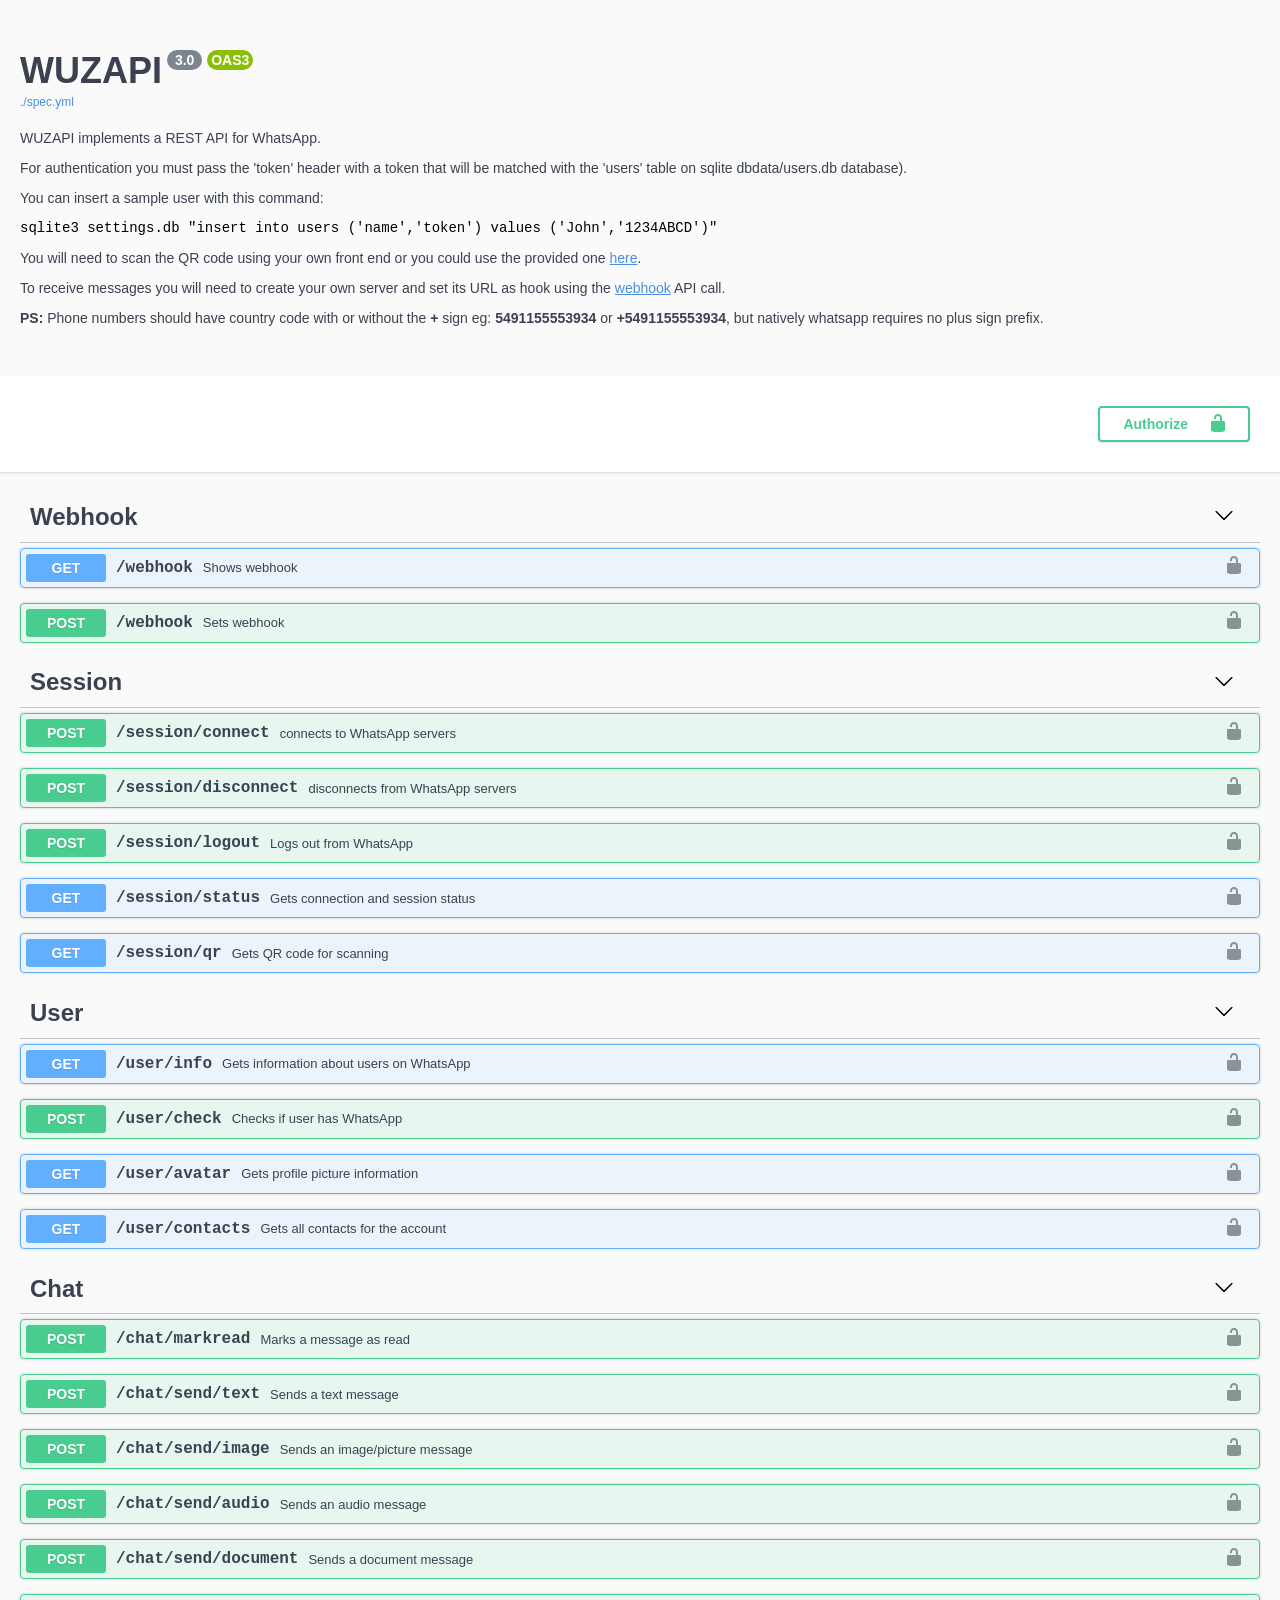
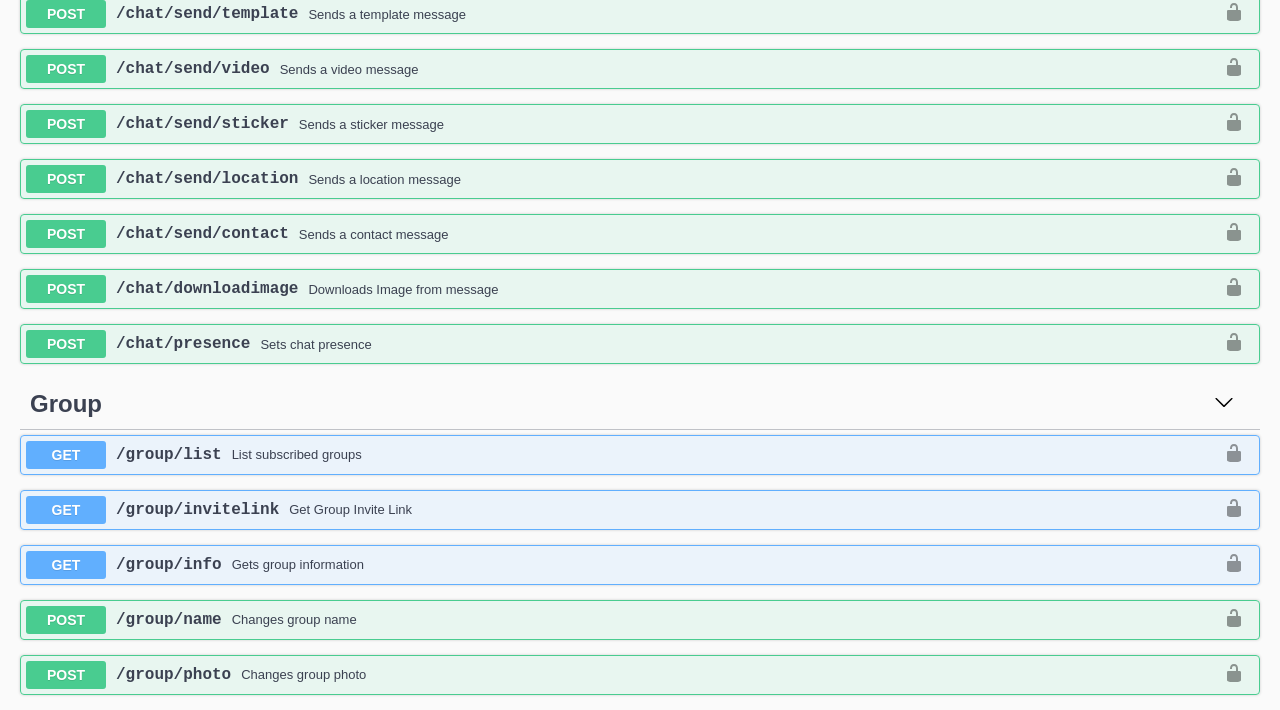
==== static/api/index.html @ 43c43823 "Initial commit" ====
<!-- HTML for static distribution bundle build -->
<!DOCTYPE html>
<html lang="en">
  <head>
    <meta charset="UTF-8" />
    <title>WUZAPI API</title>
    <link rel="stylesheet" type="text/css" href="./swagger-ui.css" />
    <link
      rel="icon"
      type="image/png"
      href="./favicon-32x32.png"
      sizes="32x32"
    />
    <link
      rel="icon"
      type="image/png"
      href="./favicon-16x16.png"
      sizes="16x16"
    />
    <style>
      html {
        box-sizing: border-box;
        overflow: -moz-scrollbars-vertical;
        overflow-y: scroll;
      }

      *,
      *:before,
      *:after {
        box-sizing: inherit;
      }

      body {
        margin: 0;
        background: #fafafa;
      }
    </style>
  </head>

  <body>
    <div id="swagger-ui"></div>

    <script src="./swagger-ui-bundle.js"></script>
    <script src="./swagger-ui-standalone-preset.js"></script>
    <script>
      window.onload = function() {
        // Begin Swagger UI call region
        const ui = SwaggerUIBundle({
          url: "./spec.yml",
          dom_id: "#swagger-ui",
          deepLinking: true,
          presets: [SwaggerUIBundle.presets.apis],
        });
        // End Swagger UI call region

        window.ui = ui;
      };
    </script>
  </body>
</html>
---- static/api/swagger-ui.css ----
.swagger-ui{
  /*! normalize.css v7.0.0 | MIT License | github.com/necolas/normalize.css */font-family:sans-serif;color:#3b4151}.swagger-ui html{line-height:1.15;-ms-text-size-adjust:100%;-webkit-text-size-adjust:100%}.swagger-ui body{margin:0}.swagger-ui article,.swagger-ui aside,.swagger-ui footer,.swagger-ui header,.swagger-ui nav,.swagger-ui section{display:block}.swagger-ui h1{font-size:2em;margin:.67em 0}.swagger-ui figcaption,.swagger-ui figure,.swagger-ui main{display:block}.swagger-ui figure{margin:1em 40px}.swagger-ui hr{box-sizing:content-box;height:0;overflow:visible}.swagger-ui pre{font-family:monospace,monospace;font-size:1em}.swagger-ui a{background-color:transparent;-webkit-text-decoration-skip:objects}.swagger-ui abbr[title]{border-bottom:none;text-decoration:underline;-webkit-text-decoration:underline dotted;text-decoration:underline dotted}.swagger-ui b,.swagger-ui strong{font-weight:inherit;font-weight:bolder}.swagger-ui code,.swagger-ui kbd,.swagger-ui samp{font-family:monospace,monospace;font-size:1em}.swagger-ui dfn{font-style:italic}.swagger-ui mark{background-color:#ff0;color:#000}.swagger-ui small{font-size:80%}.swagger-ui sub,.swagger-ui sup{font-size:75%;line-height:0;position:relative;vertical-align:baseline}.swagger-ui sub{bottom:-.25em}.swagger-ui sup{top:-.5em}.swagger-ui audio,.swagger-ui video{display:inline-block}.swagger-ui audio:not([controls]){display:none;height:0}.swagger-ui img{border-style:none}.swagger-ui svg:not(:root){overflow:hidden}.swagger-ui button,.swagger-ui input,.swagger-ui optgroup,.swagger-ui select,.swagger-ui textarea{font-family:sans-serif;font-size:100%;line-height:1.15;margin:0}.swagger-ui button,.swagger-ui input{overflow:visible}.swagger-ui button,.swagger-ui select{text-transform:none}.swagger-ui [type=reset],.swagger-ui [type=submit],.swagger-ui button,.swagger-ui html [type=button]{-webkit-appearance:button}.swagger-ui [type=button]::-moz-focus-inner,.swagger-ui [type=reset]::-moz-focus-inner,.swagger-ui [type=submit]::-moz-focus-inner,.swagger-ui button::-moz-focus-inner{border-style:none;padding:0}.swagger-ui [type=button]:-moz-focusring,.swagger-ui [type=reset]:-moz-focusring,.swagger-ui [type=submit]:-moz-focusring,.swagger-ui button:-moz-focusring{outline:1px dotted ButtonText}.swagger-ui fieldset{padding:.35em .75em .625em}.swagger-ui legend{box-sizing:border-box;color:inherit;display:table;max-width:100%;padding:0;white-space:normal}.swagger-ui progress{display:inline-block;vertical-align:baseline}.swagger-ui textarea{overflow:auto}.swagger-ui [type=checkbox],.swagger-ui [type=radio]{box-sizing:border-box;padding:0}.swagger-ui [type=number]::-webkit-inner-spin-button,.swagger-ui [type=number]::-webkit-outer-spin-button{height:auto}.swagger-ui [type=search]{-webkit-appearance:textfield;outline-offset:-2px}.swagger-ui [type=search]::-webkit-search-cancel-button,.swagger-ui [type=search]::-webkit-search-decoration{-webkit-appearance:none}.swagger-ui ::-webkit-file-upload-button{-webkit-appearance:button;font:inherit}.swagger-ui details,.swagger-ui menu{display:block}.swagger-ui summary{display:list-item}.swagger-ui canvas{display:inline-block}.swagger-ui template{display:none}.swagger-ui [hidden]{display:none}.swagger-ui .debug *{outline:1px solid gold}.swagger-ui .debug-white *{outline:1px solid #fff}.swagger-ui .debug-black *{outline:1px solid #000}.swagger-ui .debug-grid{background:transparent url([data-uri]) repeat 0 0}.swagger-ui .debug-grid-16{background:transparent url([data-uri]) repeat 0 0}.swagger-ui .debug-grid-8-solid{background:#fff url([data-uri]) repeat 0 0}.swagger-ui .debug-grid-16-solid{background:#fff url([data-uri]) repeat 0 0}.swagger-ui .border-box,.swagger-ui a,.swagger-ui article,.swagger-ui body,.swagger-ui code,.swagger-ui dd,.swagger-ui div,.swagger-ui dl,.swagger-ui dt,.swagger-ui fieldset,.swagger-ui footer,.swagger-ui form,.swagger-ui h1,.swagger-ui h2,.swagger-ui h3,.swagger-ui h4,.swagger-ui h5,.swagger-ui h6,.swagger-ui header,.swagger-ui html,.swagger-ui input[type=email],.swagger-ui input[type=number],.swagger-ui input[type=password],.swagger-ui input[type=tel],.swagger-ui input[type=text],.swagger-ui input[type=url],.swagger-ui legend,.swagger-ui li,.swagger-ui main,.swagger-ui ol,.swagger-ui p,.swagger-ui pre,.swagger-ui section,.swagger-ui table,.swagger-ui td,.swagger-ui textarea,.swagger-ui th,.swagger-ui tr,.swagger-ui ul{box-sizing:border-box}.swagger-ui .aspect-ratio{height:0;position:relative}.swagger-ui .aspect-ratio--16x9{padding-bottom:56.25%}.swagger-ui .aspect-ratio--9x16{padding-bottom:177.77%}.swagger-ui .aspect-ratio--4x3{padding-bottom:75%}.swagger-ui .aspect-ratio--3x4{padding-bottom:133.33%}.swagger-ui .aspect-ratio--6x4{padding-bottom:66.6%}.swagger-ui .aspect-ratio--4x6{padding-bottom:150%}.swagger-ui .aspect-ratio--8x5{padding-bottom:62.5%}.swagger-ui .aspect-ratio--5x8{padding-bottom:160%}.swagger-ui .aspect-ratio--7x5{padding-bottom:71.42%}.swagger-ui .aspect-ratio--5x7{padding-bottom:140%}.swagger-ui .aspect-ratio--1x1{padding-bottom:100%}.swagger-ui .aspect-ratio--object{position:absolute;top:0;right:0;bottom:0;left:0;width:100%;height:100%;z-index:100}@media screen and (min-width:30em){.swagger-ui .aspect-ratio-ns{height:0;position:relative}.swagger-ui .aspect-ratio--16x9-ns{padding-bottom:56.25%}.swagger-ui .aspect-ratio--9x16-ns{padding-bottom:177.77%}.swagger-ui .aspect-ratio--4x3-ns{padding-bottom:75%}.swagger-ui .aspect-ratio--3x4-ns{padding-bottom:133.33%}.swagger-ui .aspect-ratio--6x4-ns{padding-bottom:66.6%}.swagger-ui .aspect-ratio--4x6-ns{padding-bottom:150%}.swagger-ui .aspect-ratio--8x5-ns{padding-bottom:62.5%}.swagger-ui .aspect-ratio--5x8-ns{padding-bottom:160%}.swagger-ui .aspect-ratio--7x5-ns{padding-bottom:71.42%}.swagger-ui .aspect-ratio--5x7-ns{padding-bottom:140%}.swagger-ui .aspect-ratio--1x1-ns{padding-bottom:100%}.swagger-ui .aspect-ratio--object-ns{position:absolute;top:0;right:0;bottom:0;left:0;width:100%;height:100%;z-index:100}}@media screen and (min-width:30em) and (max-width:60em){.swagger-ui .aspect-ratio-m{height:0;position:relative}.swagger-ui .aspect-ratio--16x9-m{padding-bottom:56.25%}.swagger-ui .aspect-ratio--9x16-m{padding-bottom:177.77%}.swagger-ui .aspect-ratio--4x3-m{padding-bottom:75%}.swagger-ui .aspect-ratio--3x4-m{padding-bottom:133.33%}.swagger-ui .aspect-ratio--6x4-m{padding-bottom:66.6%}.swagger-ui .aspect-ratio--4x6-m{padding-bottom:150%}.swagger-ui .aspect-ratio--8x5-m{padding-bottom:62.5%}.swagger-ui .aspect-ratio--5x8-m{padding-bottom:160%}.swagger-ui .aspect-ratio--7x5-m{padding-bottom:71.42%}.swagger-ui .aspect-ratio--5x7-m{padding-bottom:140%}.swagger-ui .aspect-ratio--1x1-m{padding-bottom:100%}.swagger-ui .aspect-ratio--object-m{position:absolute;top:0;right:0;bottom:0;left:0;width:100%;height:100%;z-index:100}}@media screen and (min-width:60em){.swagger-ui .aspect-ratio-l{height:0;position:relative}.swagger-ui .aspect-ratio--16x9-l{padding-bottom:56.25%}.swagger-ui .aspect-ratio--9x16-l{padding-bottom:177.77%}.swagger-ui .aspect-ratio--4x3-l{padding-bottom:75%}.swagger-ui .aspect-ratio--3x4-l{padding-bottom:133.33%}.swagger-ui .aspect-ratio--6x4-l{padding-bottom:66.6%}.swagger-ui .aspect-ratio--4x6-l{padding-bottom:150%}.swagger-ui .aspect-ratio--8x5-l{padding-bottom:62.5%}.swagger-ui .aspect-ratio--5x8-l{padding-bottom:160%}.swagger-ui .aspect-ratio--7x5-l{padding-bottom:71.42%}.swagger-ui .aspect-ratio--5x7-l{padding-bottom:140%}.swagger-ui .aspect-ratio--1x1-l{padding-bottom:100%}.swagger-ui .aspect-ratio--object-l{position:absolute;top:0;right:0;bottom:0;left:0;width:100%;height:100%;z-index:100}}.swagger-ui img{max-width:100%}.swagger-ui .cover{background-size:cover!important}.swagger-ui .contain{background-size:contain!important}@media screen and (min-width:30em){.swagger-ui .cover-ns{background-size:cover!important}.swagger-ui .contain-ns{background-size:contain!important}}@media screen and (min-width:30em) and (max-width:60em){.swagger-ui .cover-m{background-size:cover!important}.swagger-ui .contain-m{background-size:contain!important}}@media screen and (min-width:60em){.swagger-ui .cover-l{background-size:cover!important}.swagger-ui .contain-l{background-size:contain!important}}.swagger-ui .bg-center{background-repeat:no-repeat;background-position:50%}.swagger-ui .bg-top{background-repeat:no-repeat;background-position:top}.swagger-ui .bg-right{background-repeat:no-repeat;background-position:100%}.swagger-ui .bg-bottom{background-repeat:no-repeat;background-position:bottom}.swagger-ui .bg-left{background-repeat:no-repeat;background-position:0}@media screen and (min-width:30em){.swagger-ui .bg-center-ns{background-repeat:no-repeat;background-position:50%}.swagger-ui .bg-top-ns{background-repeat:no-repeat;background-position:top}.swagger-ui .bg-right-ns{background-repeat:no-repeat;background-position:100%}.swagger-ui .bg-bottom-ns{background-repeat:no-repeat;background-position:bottom}.swagger-ui .bg-left-ns{background-repeat:no-repeat;background-position:0}}@media screen and (min-width:30em) and (max-width:60em){.swagger-ui .bg-center-m{background-repeat:no-repeat;background-position:50%}.swagger-ui .bg-top-m{background-repeat:no-repeat;background-position:top}.swagger-ui .bg-right-m{background-repeat:no-repeat;background-position:100%}.swagger-ui .bg-bottom-m{background-repeat:no-repeat;background-position:bottom}.swagger-ui .bg-left-m{background-repeat:no-repeat;background-position:0}}@media screen and (min-width:60em){.swagger-ui .bg-center-l{background-repeat:no-repeat;background-position:50%}.swagger-ui .bg-top-l{background-repeat:no-repeat;background-position:top}.swagger-ui .bg-right-l{background-repeat:no-repeat;background-position:100%}.swagger-ui .bg-bottom-l{background-repeat:no-repeat;background-position:bottom}.swagger-ui .bg-left-l{background-repeat:no-repeat;background-position:0}}.swagger-ui .outline{outline:1px solid}.swagger-ui .outline-transparent{outline:1px solid transparent}.swagger-ui .outline-0{outline:0}@media screen and (min-width:30em){.swagger-ui .outline-ns{outline:1px solid}.swagger-ui .outline-transparent-ns{outline:1px solid transparent}.swagger-ui .outline-0-ns{outline:0}}@media screen and (min-width:30em) and (max-width:60em){.swagger-ui .outline-m{outline:1px solid}.swagger-ui .outline-transparent-m{outline:1px solid transparent}.swagger-ui .outline-0-m{outline:0}}@media screen and (min-width:60em){.swagger-ui .outline-l{outline:1px solid}.swagger-ui .outline-transparent-l{outline:1px solid transparent}.swagger-ui .outline-0-l{outline:0}}.swagger-ui .ba{border-style:solid;border-width:1px}.swagger-ui .bt{border-top-style:solid;border-top-width:1px}.swagger-ui .br{border-right-style:solid;border-right-width:1px}.swagger-ui .bb{border-bottom-style:solid;border-bottom-width:1px}.swagger-ui .bl{border-left-style:solid;border-left-width:1px}.swagger-ui .bn{border-style:none;border-width:0}@media screen and (min-width:30em){.swagger-ui .ba-ns{border-style:solid;border-width:1px}.swagger-ui .bt-ns{border-top-style:solid;border-top-width:1px}.swagger-ui .br-ns{border-right-style:solid;border-right-width:1px}.swagger-ui .bb-ns{border-bottom-style:solid;border-bottom-width:1px}.swagger-ui .bl-ns{border-left-style:solid;border-left-width:1px}.swagger-ui .bn-ns{border-style:none;border-width:0}}@media screen and (min-width:30em) and (max-width:60em){.swagger-ui .ba-m{border-style:solid;border-width:1px}.swagger-ui .bt-m{border-top-style:solid;border-top-width:1px}.swagger-ui .br-m{border-right-style:solid;border-right-width:1px}.swagger-ui .bb-m{border-bottom-style:solid;border-bottom-width:1px}.swagger-ui .bl-m{border-left-style:solid;border-left-width:1px}.swagger-ui .bn-m{border-style:none;border-width:0}}@media screen and (min-width:60em){.swagger-ui .ba-l{border-style:solid;border-width:1px}.swagger-ui .bt-l{border-top-style:solid;border-top-width:1px}.swagger-ui .br-l{border-right-style:solid;border-right-width:1px}.swagger-ui .bb-l{border-bottom-style:solid;border-bottom-width:1px}.swagger-ui .bl-l{border-left-style:solid;border-left-width:1px}.swagger-ui .bn-l{border-style:none;border-width:0}}.swagger-ui .b--black{border-color:#000}.swagger-ui .b--near-black{border-color:#111}.swagger-ui .b--dark-gray{border-color:#333}.swagger-ui .b--mid-gray{border-color:#555}.swagger-ui .b--gray{border-color:#777}.swagger-ui .b--silver{border-color:#999}.swagger-ui .b--light-silver{border-color:#aaa}.swagger-ui .b--moon-gray{border-color:#ccc}.swagger-ui .b--light-gray{border-color:#eee}.swagger-ui .b--near-white{border-color:#f4f4f4}.swagger-ui .b--white{border-color:#fff}.swagger-ui .b--white-90{border-color:hsla(0,0%,100%,.9)}.swagger-ui .b--white-80{border-color:hsla(0,0%,100%,.8)}.swagger-ui .b--white-70{border-color:hsla(0,0%,100%,.7)}.swagger-ui .b--white-60{border-color:hsla(0,0%,100%,.6)}.swagger-ui .b--white-50{border-color:hsla(0,0%,100%,.5)}.swagger-ui .b--white-40{border-color:hsla(0,0%,100%,.4)}.swagger-ui .b--white-30{border-color:hsla(0,0%,100%,.3)}.swagger-ui .b--white-20{border-color:hsla(0,0%,100%,.2)}.swagger-ui .b--white-10{border-color:hsla(0,0%,100%,.1)}.swagger-ui .b--white-05{border-color:hsla(0,0%,100%,.05)}.swagger-ui .b--white-025{border-color:hsla(0,0%,100%,.025)}.swagger-ui .b--white-0125{border-color:hsla(0,0%,100%,.0125)}.swagger-ui .b--black-90{border-color:rgba(0,0,0,.9)}.swagger-ui .b--black-80{border-color:rgba(0,0,0,.8)}.swagger-ui .b--black-70{border-color:rgba(0,0,0,.7)}.swagger-ui .b--black-60{border-color:rgba(0,0,0,.6)}.swagger-ui .b--black-50{border-color:rgba(0,0,0,.5)}.swagger-ui .b--black-40{border-color:rgba(0,0,0,.4)}.swagger-ui .b--black-30{border-color:rgba(0,0,0,.3)}.swagger-ui .b--black-20{border-color:rgba(0,0,0,.2)}.swagger-ui .b--black-10{border-color:rgba(0,0,0,.1)}.swagger-ui .b--black-05{border-color:rgba(0,0,0,.05)}.swagger-ui .b--black-025{border-color:rgba(0,0,0,.025)}.swagger-ui .b--black-0125{border-color:rgba(0,0,0,.0125)}.swagger-ui .b--dark-red{border-color:#e7040f}.swagger-ui .b--red{border-color:#ff4136}.swagger-ui .b--light-red{border-color:#ff725c}.swagger-ui .b--orange{border-color:#ff6300}.swagger-ui .b--gold{border-color:#ffb700}.swagger-ui .b--yellow{border-color:gold}.swagger-ui .b--light-yellow{border-color:#fbf1a9}.swagger-ui .b--purple{border-color:#5e2ca5}.swagger-ui .b--light-purple{border-color:#a463f2}.swagger-ui .b--dark-pink{border-color:#d5008f}.swagger-ui .b--hot-pink{border-color:#ff41b4}.swagger-ui .b--pink{border-color:#ff80cc}.swagger-ui .b--light-pink{border-color:#ffa3d7}.swagger-ui .b--dark-green{border-color:#137752}.swagger-ui .b--green{border-color:#19a974}.swagger-ui .b--light-green{border-color:#9eebcf}.swagger-ui .b--navy{border-color:#001b44}.swagger-ui .b--dark-blue{border-color:#00449e}.swagger-ui .b--blue{border-color:#357edd}.swagger-ui .b--light-blue{border-color:#96ccff}.swagger-ui .b--lightest-blue{border-color:#cdecff}.swagger-ui .b--washed-blue{border-color:#f6fffe}.swagger-ui .b--washed-green{border-color:#e8fdf5}.swagger-ui .b--washed-yellow{border-color:#fffceb}.swagger-ui .b--washed-red{border-color:#ffdfdf}.swagger-ui .b--transparent{border-color:transparent}.swagger-ui .b--inherit{border-color:inherit}.swagger-ui .br0{border-radius:0}.swagger-ui .br1{border-radius:.125rem}.swagger-ui .br2{border-radius:.25rem}.swagger-ui .br3{border-radius:.5rem}.swagger-ui .br4{border-radius:1rem}.swagger-ui .br-100{border-radius:100%}.swagger-ui .br-pill{border-radius:9999px}.swagger-ui .br--bottom{border-top-left-radius:0;border-top-right-radius:0}.swagger-ui .br--top{border-bottom-left-radius:0;border-bottom-right-radius:0}.swagger-ui .br--right{border-top-left-radius:0;border-bottom-left-radius:0}.swagger-ui .br--left{border-top-right-radius:0;border-bottom-right-radius:0}@media screen and (min-width:30em){.swagger-ui .br0-ns{border-radius:0}.swagger-ui .br1-ns{border-radius:.125rem}.swagger-ui .br2-ns{border-radius:.25rem}.swagger-ui .br3-ns{border-radius:.5rem}.swagger-ui .br4-ns{border-radius:1rem}.swagger-ui .br-100-ns{border-radius:100%}.swagger-ui .br-pill-ns{border-radius:9999px}.swagger-ui .br--bottom-ns{border-top-left-radius:0;border-top-right-radius:0}.swagger-ui .br--top-ns{border-bottom-left-radius:0;border-bottom-right-radius:0}.swagger-ui .br--right-ns{border-top-left-radius:0;border-bottom-left-radius:0}.swagger-ui .br--left-ns{border-top-right-radius:0;border-bottom-right-radius:0}}@media screen and (min-width:30em) and (max-width:60em){.swagger-ui .br0-m{border-radius:0}.swagger-ui .br1-m{border-radius:.125rem}.swagger-ui .br2-m{border-radius:.25rem}.swagger-ui .br3-m{border-radius:.5rem}.swagger-ui .br4-m{border-radius:1rem}.swagger-ui .br-100-m{border-radius:100%}.swagger-ui .br-pill-m{border-radius:9999px}.swagger-ui .br--bottom-m{border-top-left-radius:0;border-top-right-radius:0}.swagger-ui .br--top-m{border-bottom-left-radius:0;border-bottom-right-radius:0}.swagger-ui .br--right-m{border-top-left-radius:0;border-bottom-left-radius:0}.swagger-ui .br--left-m{border-top-right-radius:0;border-bottom-right-radius:0}}@media screen and (min-width:60em){.swagger-ui .br0-l{border-radius:0}.swagger-ui .br1-l{border-radius:.125rem}.swagger-ui .br2-l{border-radius:.25rem}.swagger-ui .br3-l{border-radius:.5rem}.swagger-ui .br4-l{border-radius:1rem}.swagger-ui .br-100-l{border-radius:100%}.swagger-ui .br-pill-l{border-radius:9999px}.swagger-ui .br--bottom-l{border-top-left-radius:0;border-top-right-radius:0}.swagger-ui .br--top-l{border-bottom-left-radius:0;border-bottom-right-radius:0}.swagger-ui .br--right-l{border-top-left-radius:0;border-bottom-left-radius:0}.swagger-ui .br--left-l{border-top-right-radius:0;border-bottom-right-radius:0}}.swagger-ui .b--dotted{border-style:dotted}.swagger-ui .b--dashed{border-style:dashed}.swagger-ui .b--solid{border-style:solid}.swagger-ui .b--none{border-style:none}@media screen and (min-width:30em){.swagger-ui .b--dotted-ns{border-style:dotted}.swagger-ui .b--dashed-ns{border-style:dashed}.swagger-ui .b--solid-ns{border-style:solid}.swagger-ui .b--none-ns{border-style:none}}@media screen and (min-width:30em) and (max-width:60em){.swagger-ui .b--dotted-m{border-style:dotted}.swagger-ui .b--dashed-m{border-style:dashed}.swagger-ui .b--solid-m{border-style:solid}.swagger-ui .b--none-m{border-style:none}}@media screen and (min-width:60em){.swagger-ui .b--dotted-l{border-style:dotted}.swagger-ui .b--dashed-l{border-style:dashed}.swagger-ui .b--solid-l{border-style:solid}.swagger-ui .b--none-l{border-style:none}}.swagger-ui .bw0{border-width:0}.swagger-ui .bw1{border-width:.125rem}.swagger-ui .bw2{border-width:.25rem}.swagger-ui .bw3{border-width:.5rem}.swagger-ui .bw4{border-width:1rem}.swagger-ui .bw5{border-width:2rem}.swagger-ui .bt-0{border-top-width:0}.swagger-ui .br-0{border-right-width:0}.swagger-ui .bb-0{border-bottom-width:0}.swagger-ui .bl-0{border-left-width:0}@media screen and (min-width:30em){.swagger-ui .bw0-ns{border-width:0}.swagger-ui .bw1-ns{border-width:.125rem}.swagger-ui .bw2-ns{border-width:.25rem}.swagger-ui .bw3-ns{border-width:.5rem}.swagger-ui .bw4-ns{border-width:1rem}.swagger-ui .bw5-ns{border-width:2rem}.swagger-ui .bt-0-ns{border-top-width:0}.swagger-ui .br-0-ns{border-right-width:0}.swagger-ui .bb-0-ns{border-bottom-width:0}.swagger-ui .bl-0-ns{border-left-width:0}}@media screen and (min-width:30em) and (max-width:60em){.swagger-ui .bw0-m{border-width:0}.swagger-ui .bw1-m{border-width:.125rem}.swagger-ui .bw2-m{border-width:.25rem}.swagger-ui .bw3-m{border-width:.5rem}.swagger-ui .bw4-m{border-width:1rem}.swagger-ui .bw5-m{border-width:2rem}.swagger-ui .bt-0-m{border-top-width:0}.swagger-ui .br-0-m{border-right-width:0}.swagger-ui .bb-0-m{border-bottom-width:0}.swagger-ui .bl-0-m{border-left-width:0}}@media screen and (min-width:60em){.swagger-ui .bw0-l{border-width:0}.swagger-ui .bw1-l{border-width:.125rem}.swagger-ui .bw2-l{border-width:.25rem}.swagger-ui .bw3-l{border-width:.5rem}.swagger-ui .bw4-l{border-width:1rem}.swagger-ui .bw5-l{border-width:2rem}.swagger-ui .bt-0-l{border-top-width:0}.swagger-ui .br-0-l{border-right-width:0}.swagger-ui .bb-0-l{border-bottom-width:0}.swagger-ui .bl-0-l{border-left-width:0}}.swagger-ui .shadow-1{box-shadow:0 0 4px 2px rgba(0,0,0,.2)}.swagger-ui .shadow-2{box-shadow:0 0 8px 2px rgba(0,0,0,.2)}.swagger-ui .shadow-3{box-shadow:2px 2px 4px 2px rgba(0,0,0,.2)}.swagger-ui .shadow-4{box-shadow:2px 2px 8px 0 rgba(0,0,0,.2)}.swagger-ui .shadow-5{box-shadow:4px 4px 8px 0 rgba(0,0,0,.2)}@media screen and (min-width:30em){.swagger-ui .shadow-1-ns{box-shadow:0 0 4px 2px rgba(0,0,0,.2)}.swagger-ui .shadow-2-ns{box-shadow:0 0 8px 2px rgba(0,0,0,.2)}.swagger-ui .shadow-3-ns{box-shadow:2px 2px 4px 2px rgba(0,0,0,.2)}.swagger-ui .shadow-4-ns{box-shadow:2px 2px 8px 0 rgba(0,0,0,.2)}.swagger-ui .shadow-5-ns{box-shadow:4px 4px 8px 0 rgba(0,0,0,.2)}}@media screen and (min-width:30em) and (max-width:60em){.swagger-ui .shadow-1-m{box-shadow:0 0 4px 2px rgba(0,0,0,.2)}.swagger-ui .shadow-2-m{box-shadow:0 0 8px 2px rgba(0,0,0,.2)}.swagger-ui .shadow-3-m{box-shadow:2px 2px 4px 2px rgba(0,0,0,.2)}.swagger-ui .shadow-4-m{box-shadow:2px 2px 8px 0 rgba(0,0,0,.2)}.swagger-ui .shadow-5-m{box-shadow:4px 4px 8px 0 rgba(0,0,0,.2)}}@media screen and (min-width:60em){.swagger-ui .shadow-1-l{box-shadow:0 0 4px 2px rgba(0,0,0,.2)}.swagger-ui .shadow-2-l{box-shadow:0 0 8px 2px rgba(0,0,0,.2)}.swagger-ui .shadow-3-l{box-shadow:2px 2px 4px 2px rgba(0,0,0,.2)}.swagger-ui .shadow-4-l{box-shadow:2px 2px 8px 0 rgba(0,0,0,.2)}.swagger-ui .shadow-5-l{box-shadow:4px 4px 8px 0 rgba(0,0,0,.2)}}.swagger-ui .pre{overflow-x:auto;overflow-y:hidden;overflow:scroll}.swagger-ui .top-0{top:0}.swagger-ui .right-0{right:0}.swagger-ui .bottom-0{bottom:0}.swagger-ui .left-0{left:0}.swagger-ui .top-1{top:1rem}.swagger-ui .right-1{right:1rem}.swagger-ui .bottom-1{bottom:1rem}.swagger-ui .left-1{left:1rem}.swagger-ui .top-2{top:2rem}.swagger-ui .right-2{right:2rem}.swagger-ui .bottom-2{bottom:2rem}.swagger-ui .left-2{left:2rem}.swagger-ui .top--1{top:-1rem}.swagger-ui .right--1{right:-1rem}.swagger-ui .bottom--1{bottom:-1rem}.swagger-ui .left--1{left:-1rem}.swagger-ui .top--2{top:-2rem}.swagger-ui .right--2{right:-2rem}.swagger-ui .bottom--2{bottom:-2rem}.swagger-ui .left--2{left:-2rem}.swagger-ui .absolute--fill{top:0;right:0;bottom:0;left:0}@media screen and (min-width:30em){.swagger-ui .top-0-ns{top:0}.swagger-ui .left-0-ns{left:0}.swagger-ui .right-0-ns{right:0}.swagger-ui .bottom-0-ns{bottom:0}.swagger-ui .top-1-ns{top:1rem}.swagger-ui .left-1-ns{left:1rem}.swagger-ui .right-1-ns{right:1rem}.swagger-ui .bottom-1-ns{bottom:1rem}.swagger-ui .top-2-ns{top:2rem}.swagger-ui .left-2-ns{left:2rem}.swagger-ui .right-2-ns{right:2rem}.swagger-ui .bottom-2-ns{bottom:2rem}.swagger-ui .top--1-ns{top:-1rem}.swagger-ui .right--1-ns{right:-1rem}.swagger-ui .bottom--1-ns{bottom:-1rem}.swagger-ui .left--1-ns{left:-1rem}.swagger-ui .top--2-ns{top:-2rem}.swagger-ui .right--2-ns{right:-2rem}.swagger-ui .bottom--2-ns{bottom:-2rem}.swagger-ui .left--2-ns{left:-2rem}.swagger-ui .absolute--fill-ns{top:0;right:0;bottom:0;left:0}}@media screen and (min-width:30em) and (max-width:60em){.swagger-ui .top-0-m{top:0}.swagger-ui .left-0-m{left:0}.swagger-ui .right-0-m{right:0}.swagger-ui .bottom-0-m{bottom:0}.swagger-ui .top-1-m{top:1rem}.swagger-ui .left-1-m{left:1rem}.swagger-ui .right-1-m{right:1rem}.swagger-ui .bottom-1-m{bottom:1rem}.swagger-ui .top-2-m{top:2rem}.swagger-ui .left-2-m{left:2rem}.swagger-ui .right-2-m{right:2rem}.swagger-ui .bottom-2-m{bottom:2rem}.swagger-ui .top--1-m{top:-1rem}.swagger-ui .right--1-m{right:-1rem}.swagger-ui .bottom--1-m{bottom:-1rem}.swagger-ui .left--1-m{left:-1rem}.swagger-ui .top--2-m{top:-2rem}.swagger-ui .right--2-m{right:-2rem}.swagger-ui .bottom--2-m{bottom:-2rem}.swagger-ui .left--2-m{left:-2rem}.swagger-ui .absolute--fill-m{top:0;right:0;bottom:0;left:0}}@media screen and (min-width:60em){.swagger-ui .top-0-l{top:0}.swagger-ui .left-0-l{left:0}.swagger-ui .right-0-l{right:0}.swagger-ui .bottom-0-l{bottom:0}.swagger-ui .top-1-l{top:1rem}.swagger-ui .left-1-l{left:1rem}.swagger-ui .right-1-l{right:1rem}.swagger-ui .bottom-1-l{bottom:1rem}.swagger-ui .top-2-l{top:2rem}.swagger-ui .left-2-l{left:2rem}.swagger-ui .right-2-l{right:2rem}.swagger-ui .bottom-2-l{bottom:2rem}.swagger-ui .top--1-l{top:-1rem}.swagger-ui .right--1-l{right:-1rem}.swagger-ui .bottom--1-l{bottom:-1rem}.swagger-ui .left--1-l{left:-1rem}.swagger-ui .top--2-l{top:-2rem}.swagger-ui .right--2-l{right:-2rem}.swagger-ui .bottom--2-l{bottom:-2rem}.swagger-ui .left--2-l{left:-2rem}.swagger-ui .absolute--fill-l{top:0;right:0;bottom:0;left:0}}.swagger-ui .cf:after,.swagger-ui .cf:before{content:" ";display:table}.swagger-ui .cf:after{clear:both}.swagger-ui .cf{*zoom:1}.swagger-ui .cl{clear:left}.swagger-ui .cr{clear:right}.swagger-ui .cb{clear:both}.swagger-ui .cn{clear:none}@media screen and (min-width:30em){.swagger-ui .cl-ns{clear:left}.swagger-ui .cr-ns{clear:right}.swagger-ui .cb-ns{clear:both}.swagger-ui .cn-ns{clear:none}}@media screen and (min-width:30em) and (max-width:60em){.swagger-ui .cl-m{clear:left}.swagger-ui .cr-m{clear:right}.swagger-ui .cb-m{clear:both}.swagger-ui .cn-m{clear:none}}@media screen and (min-width:60em){.swagger-ui .cl-l{clear:left}.swagger-ui .cr-l{clear:right}.swagger-ui .cb-l{clear:both}.swagger-ui .cn-l{clear:none}}.swagger-ui .flex{display:flex}.swagger-ui .inline-flex{display:inline-flex}.swagger-ui .flex-auto{flex:1 1 auto;min-width:0;min-height:0}.swagger-ui .flex-none{flex:none}.swagger-ui .flex-column{flex-direction:column}.swagger-ui .flex-row{flex-direction:row}.swagger-ui .flex-wrap{flex-wrap:wrap}.swagger-ui .flex-nowrap{flex-wrap:nowrap}.swagger-ui .flex-wrap-reverse{flex-wrap:wrap-reverse}.swagger-ui .flex-column-reverse{flex-direction:column-reverse}.swagger-ui .flex-row-reverse{flex-direction:row-reverse}.swagger-ui .items-start{align-items:flex-start}.swagger-ui .items-end{align-items:flex-end}.swagger-ui .items-center{align-items:center}.swagger-ui .items-baseline{align-items:baseline}.swagger-ui .items-stretch{align-items:stretch}.swagger-ui .self-start{align-self:flex-start}.swagger-ui .self-end{align-self:flex-end}.swagger-ui .self-center{align-self:center}.swagger-ui .self-baseline{align-self:baseline}.swagger-ui .self-stretch{align-self:stretch}.swagger-ui .justify-start{justify-content:flex-start}.swagger-ui .justify-end{justify-content:flex-end}.swagger-ui .justify-center{justify-content:center}.swagger-ui .justify-between{justify-content:space-between}.swagger-ui .justify-around{justify-content:space-around}.swagger-ui .content-start{align-content:flex-start}.swagger-ui .content-end{align-content:flex-end}.swagger-ui .content-center{align-content:center}.swagger-ui .content-between{align-content:space-between}.swagger-ui .content-around{align-content:space-around}.swagger-ui .content-stretch{align-content:stretch}.swagger-ui .order-0{order:0}.swagger-ui .order-1{order:1}.swagger-ui .order-2{order:2}.swagger-ui .order-3{order:3}.swagger-ui .order-4{order:4}.swagger-ui .order-5{order:5}.swagger-ui .order-6{order:6}.swagger-ui .order-7{order:7}.swagger-ui .order-8{order:8}.swagger-ui .order-last{order:99999}.swagger-ui .flex-grow-0{flex-grow:0}.swagger-ui .flex-grow-1{flex-grow:1}.swagger-ui .flex-shrink-0{flex-shrink:0}.swagger-ui .flex-shrink-1{flex-shrink:1}@media screen and (min-width:30em){.swagger-ui .flex-ns{display:flex}.swagger-ui .inline-flex-ns{display:inline-flex}.swagger-ui .flex-auto-ns{flex:1 1 auto;min-width:0;min-height:0}.swagger-ui .flex-none-ns{flex:none}.swagger-ui .flex-column-ns{flex-direction:column}.swagger-ui .flex-row-ns{flex-direction:row}.swagger-ui .flex-wrap-ns{flex-wrap:wrap}.swagger-ui .flex-nowrap-ns{flex-wrap:nowrap}.swagger-ui .flex-wrap-reverse-ns{flex-wrap:wrap-reverse}.swagger-ui .flex-column-reverse-ns{flex-direction:column-reverse}.swagger-ui .flex-row-reverse-ns{flex-direction:row-reverse}.swagger-ui .items-start-ns{align-items:flex-start}.swagger-ui .items-end-ns{align-items:flex-end}.swagger-ui .items-center-ns{align-items:center}.swagger-ui .items-baseline-ns{align-items:baseline}.swagger-ui .items-stretch-ns{align-items:stretch}.swagger-ui .self-start-ns{align-self:flex-start}.swagger-ui .self-end-ns{align-self:flex-end}.swagger-ui .self-center-ns{align-self:center}.swagger-ui .self-baseline-ns{align-self:baseline}.swagger-ui .self-stretch-ns{align-self:stretch}.swagger-ui .justify-start-ns{justify-content:flex-start}.swagger-ui .justify-end-ns{justify-content:flex-end}.swagger-ui .justify-center-ns{justify-content:center}.swagger-ui .justify-between-ns{justify-content:space-between}.swagger-ui .justify-around-ns{justify-content:space-around}.swagger-ui .content-start-ns{align-content:flex-start}.swagger-ui .content-end-ns{align-content:flex-end}.swagger-ui .content-center-ns{align-content:center}.swagger-ui .content-between-ns{align-content:space-between}.swagger-ui .content-around-ns{align-content:space-around}.swagger-ui .content-stretch-ns{align-content:stretch}.swagger-ui .order-0-ns{order:0}.swagger-ui .order-1-ns{order:1}.swagger-ui .order-2-ns{order:2}.swagger-ui .order-3-ns{order:3}.swagger-ui .order-4-ns{order:4}.swagger-ui .order-5-ns{order:5}.swagger-ui .order-6-ns{order:6}.swagger-ui .order-7-ns{order:7}.swagger-ui .order-8-ns{order:8}.swagger-ui .order-last-ns{order:99999}.swagger-ui .flex-grow-0-ns{flex-grow:0}.swagger-ui .flex-grow-1-ns{flex-grow:1}.swagger-ui .flex-shrink-0-ns{flex-shrink:0}.swagger-ui .flex-shrink-1-ns{flex-shrink:1}}@media screen and (min-width:30em) and (max-width:60em){.swagger-ui .flex-m{display:flex}.swagger-ui .inline-flex-m{display:inline-flex}.swagger-ui .flex-auto-m{flex:1 1 auto;min-width:0;min-height:0}.swagger-ui .flex-none-m{flex:none}.swagger-ui .flex-column-m{flex-direction:column}.swagger-ui .flex-row-m{flex-direction:row}.swagger-ui .flex-wrap-m{flex-wrap:wrap}.swagger-ui .flex-nowrap-m{flex-wrap:nowrap}.swagger-ui .flex-wrap-reverse-m{flex-wrap:wrap-reverse}.swagger-ui .flex-column-reverse-m{flex-direction:column-reverse}.swagger-ui .flex-row-reverse-m{flex-direction:row-reverse}.swagger-ui .items-start-m{align-items:flex-start}.swagger-ui .items-end-m{align-items:flex-end}.swagger-ui .items-center-m{align-items:center}.swagger-ui .items-baseline-m{align-items:baseline}.swagger-ui .items-stretch-m{align-items:stretch}.swagger-ui .self-start-m{align-self:flex-start}.swagger-ui .self-end-m{align-self:flex-end}.swagger-ui .self-center-m{align-self:center}.swagger-ui .self-baseline-m{align-self:baseline}.swagger-ui .self-stretch-m{align-self:stretch}.swagger-ui .justify-start-m{justify-content:flex-start}.swagger-ui .justify-end-m{justify-content:flex-end}.swagger-ui .justify-center-m{justify-content:center}.swagger-ui .justify-between-m{justify-content:space-between}.swagger-ui .justify-around-m{justify-content:space-around}.swagger-ui .content-start-m{align-content:flex-start}.swagger-ui .content-end-m{align-content:flex-end}.swagger-ui .content-center-m{align-content:center}.swagger-ui .content-between-m{align-content:space-between}.swagger-ui .content-around-m{align-content:space-around}.swagger-ui .content-stretch-m{align-content:stretch}.swagger-ui .order-0-m{order:0}.swagger-ui .order-1-m{order:1}.swagger-ui .order-2-m{order:2}.swagger-ui .order-3-m{order:3}.swagger-ui .order-4-m{order:4}.swagger-ui .order-5-m{order:5}.swagger-ui .order-6-m{order:6}.swagger-ui .order-7-m{order:7}.swagger-ui .order-8-m{order:8}.swagger-ui .order-last-m{order:99999}.swagger-ui .flex-grow-0-m{flex-grow:0}.swagger-ui .flex-grow-1-m{flex-grow:1}.swagger-ui .flex-shrink-0-m{flex-shrink:0}.swagger-ui .flex-shrink-1-m{flex-shrink:1}}@media screen and (min-width:60em){.swagger-ui .flex-l{display:flex}.swagger-ui .inline-flex-l{display:inline-flex}.swagger-ui .flex-auto-l{flex:1 1 auto;min-width:0;min-height:0}.swagger-ui .flex-none-l{flex:none}.swagger-ui .flex-column-l{flex-direction:column}.swagger-ui .flex-row-l{flex-direction:row}.swagger-ui .flex-wrap-l{flex-wrap:wrap}.swagger-ui .flex-nowrap-l{flex-wrap:nowrap}.swagger-ui .flex-wrap-reverse-l{flex-wrap:wrap-reverse}.swagger-ui .flex-column-reverse-l{flex-direction:column-reverse}.swagger-ui .flex-row-reverse-l{flex-direction:row-reverse}.swagger-ui .items-start-l{align-items:flex-start}.swagger-ui .items-end-l{align-items:flex-end}.swagger-ui .items-center-l{align-items:center}.swagger-ui .items-baseline-l{align-items:baseline}.swagger-ui .items-stretch-l{align-items:stretch}.swagger-ui .self-start-l{align-self:flex-start}.swagger-ui .self-end-l{align-self:flex-end}.swagger-ui .self-center-l{align-self:center}.swagger-ui .self-baseline-l{align-self:baseline}.swagger-ui .self-stretch-l{align-self:stretch}.swagger-ui .justify-start-l{justify-content:flex-start}.swagger-ui .justify-end-l{justify-content:flex-end}.swagger-ui .justify-center-l{justify-content:center}.swagger-ui .justify-between-l{justify-content:space-between}.swagger-ui .justify-around-l{justify-content:space-around}.swagger-ui .content-start-l{align-content:flex-start}.swagger-ui .content-end-l{align-content:flex-end}.swagger-ui .content-center-l{align-content:center}.swagger-ui .content-between-l{align-content:space-between}.swagger-ui .content-around-l{align-content:space-around}.swagger-ui .content-stretch-l{align-content:stretch}.swagger-ui .order-0-l{order:0}.swagger-ui .order-1-l{order:1}.swagger-ui .order-2-l{order:2}.swagger-ui .order-3-l{order:3}.swagger-ui .order-4-l{order:4}.swagger-ui .order-5-l{order:5}.swagger-ui .order-6-l{order:6}.swagger-ui .order-7-l{order:7}.swagger-ui .order-8-l{order:8}.swagger-ui .order-last-l{order:99999}.swagger-ui .flex-grow-0-l{flex-grow:0}.swagger-ui .flex-grow-1-l{flex-grow:1}.swagger-ui .flex-shrink-0-l{flex-shrink:0}.swagger-ui .flex-shrink-1-l{flex-shrink:1}}.swagger-ui .dn{display:none}.swagger-ui .di{display:inline}.swagger-ui .db{display:block}.swagger-ui .dib{display:inline-block}.swagger-ui .dit{display:inline-table}.swagger-ui .dt{display:table}.swagger-ui .dtc{display:table-cell}.swagger-ui .dt-row{display:table-row}.swagger-ui .dt-row-group{display:table-row-group}.swagger-ui .dt-column{display:table-column}.swagger-ui .dt-column-group{display:table-column-group}.swagger-ui .dt--fixed{table-layout:fixed;width:100%}@media screen and (min-width:30em){.swagger-ui .dn-ns{display:none}.swagger-ui .di-ns{display:inline}.swagger-ui .db-ns{display:block}.swagger-ui .dib-ns{display:inline-block}.swagger-ui .dit-ns{display:inline-table}.swagger-ui .dt-ns{display:table}.swagger-ui .dtc-ns{display:table-cell}.swagger-ui .dt-row-ns{display:table-row}.swagger-ui .dt-row-group-ns{display:table-row-group}.swagger-ui .dt-column-ns{display:table-column}.swagger-ui .dt-column-group-ns{display:table-column-group}.swagger-ui .dt--fixed-ns{table-layout:fixed;width:100%}}@media screen and (min-width:30em) and (max-width:60em){.swagger-ui .dn-m{display:none}.swagger-ui .di-m{display:inline}.swagger-ui .db-m{display:block}.swagger-ui .dib-m{display:inline-block}.swagger-ui .dit-m{display:inline-table}.swagger-ui .dt-m{display:table}.swagger-ui .dtc-m{display:table-cell}.swagger-ui .dt-row-m{display:table-row}.swagger-ui .dt-row-group-m{display:table-row-group}.swagger-ui .dt-column-m{display:table-column}.swagger-ui .dt-column-group-m{display:table-column-group}.swagger-ui .dt--fixed-m{table-layout:fixed;width:100%}}@media screen and (min-width:60em){.swagger-ui .dn-l{display:none}.swagger-ui .di-l{display:inline}.swagger-ui .db-l{display:block}.swagger-ui .dib-l{display:inline-block}.swagger-ui .dit-l{display:inline-table}.swagger-ui .dt-l{display:table}.swagger-ui .dtc-l{display:table-cell}.swagger-ui .dt-row-l{display:table-row}.swagger-ui .dt-row-group-l{display:table-row-group}.swagger-ui .dt-column-l{display:table-column}.swagger-ui .dt-column-group-l{display:table-column-group}.swagger-ui .dt--fixed-l{table-layout:fixed;width:100%}}.swagger-ui .fl{float:left;_display:inline}.swagger-ui .fr{float:right;_display:inline}.swagger-ui .fn{float:none}@media screen and (min-width:30em){.swagger-ui .fl-ns{float:left;_display:inline}.swagger-ui .fr-ns{float:right;_display:inline}.swagger-ui .fn-ns{float:none}}@media screen and (min-width:30em) and (max-width:60em){.swagger-ui .fl-m{float:left;_display:inline}.swagger-ui .fr-m{float:right;_display:inline}.swagger-ui .fn-m{float:none}}@media screen and (min-width:60em){.swagger-ui .fl-l{float:left;_display:inline}.swagger-ui .fr-l{float:right;_display:inline}.swagger-ui .fn-l{float:none}}.swagger-ui .sans-serif{font-family:-apple-system,BlinkMacSystemFont,avenir next,avenir,helvetica,helvetica neue,ubuntu,roboto,noto,segoe ui,arial,sans-serif}.swagger-ui .serif{font-family:georgia,serif}.swagger-ui .system-sans-serif{font-family:sans-serif}.swagger-ui .system-serif{font-family:serif}.swagger-ui .code,.swagger-ui code{font-family:Consolas,monaco,monospace}.swagger-ui .courier{font-family:Courier Next,courier,monospace}.swagger-ui .helvetica{font-family:helvetica neue,helvetica,sans-serif}.swagger-ui .avenir{font-family:avenir next,avenir,sans-serif}.swagger-ui .athelas{font-family:athelas,georgia,serif}.swagger-ui .georgia{font-family:georgia,serif}.swagger-ui .times{font-family:times,serif}.swagger-ui .bodoni{font-family:Bodoni MT,serif}.swagger-ui .calisto{font-family:Calisto MT,serif}.swagger-ui .garamond{font-family:garamond,serif}.swagger-ui .baskerville{font-family:baskerville,serif}.swagger-ui .i{font-style:italic}.swagger-ui .fs-normal{font-style:normal}@media screen and (min-width:30em){.swagger-ui .i-ns{font-style:italic}.swagger-ui .fs-normal-ns{font-style:normal}}@media screen and (min-width:30em) and (max-width:60em){.swagger-ui .i-m{font-style:italic}.swagger-ui .fs-normal-m{font-style:normal}}@media screen and (min-width:60em){.swagger-ui .i-l{font-style:italic}.swagger-ui .fs-normal-l{font-style:normal}}.swagger-ui .normal{font-weight:400}.swagger-ui .b{font-weight:700}.swagger-ui .fw1{font-weight:100}.swagger-ui .fw2{font-weight:200}.swagger-ui .fw3{font-weight:300}.swagger-ui .fw4{font-weight:400}.swagger-ui .fw5{font-weight:500}.swagger-ui .fw6{font-weight:600}.swagger-ui .fw7{font-weight:700}.swagger-ui .fw8{font-weight:800}.swagger-ui .fw9{font-weight:900}@media screen and (min-width:30em){.swagger-ui .normal-ns{font-weight:400}.swagger-ui .b-ns{font-weight:700}.swagger-ui .fw1-ns{font-weight:100}.swagger-ui .fw2-ns{font-weight:200}.swagger-ui .fw3-ns{font-weight:300}.swagger-ui .fw4-ns{font-weight:400}.swagger-ui .fw5-ns{font-weight:500}.swagger-ui .fw6-ns{font-weight:600}.swagger-ui .fw7-ns{font-weight:700}.swagger-ui .fw8-ns{font-weight:800}.swagger-ui .fw9-ns{font-weight:900}}@media screen and (min-width:30em) and (max-width:60em){.swagger-ui .normal-m{font-weight:400}.swagger-ui .b-m{font-weight:700}.swagger-ui .fw1-m{font-weight:100}.swagger-ui .fw2-m{font-weight:200}.swagger-ui .fw3-m{font-weight:300}.swagger-ui .fw4-m{font-weight:400}.swagger-ui .fw5-m{font-weight:500}.swagger-ui .fw6-m{font-weight:600}.swagger-ui .fw7-m{font-weight:700}.swagger-ui .fw8-m{font-weight:800}.swagger-ui .fw9-m{font-weight:900}}@media screen and (min-width:60em){.swagger-ui .normal-l{font-weight:400}.swagger-ui .b-l{font-weight:700}.swagger-ui .fw1-l{font-weight:100}.swagger-ui .fw2-l{font-weight:200}.swagger-ui .fw3-l{font-weight:300}.swagger-ui .fw4-l{font-weight:400}.swagger-ui .fw5-l{font-weight:500}.swagger-ui .fw6-l{font-weight:600}.swagger-ui .fw7-l{font-weight:700}.swagger-ui .fw8-l{font-weight:800}.swagger-ui .fw9-l{font-weight:900}}.swagger-ui .input-reset{-webkit-appearance:none;-moz-appearance:none}.swagger-ui .button-reset::-moz-focus-inner,.swagger-ui .input-reset::-moz-focus-inner{border:0;padding:0}.swagger-ui .h1{height:1rem}.swagger-ui .h2{height:2rem}.swagger-ui .h3{height:4rem}.swagger-ui .h4{height:8rem}.swagger-ui .h5{height:16rem}.swagger-ui .h-25{height:25%}.swagger-ui .h-50{height:50%}.swagger-ui .h-75{height:75%}.swagger-ui .h-100{height:100%}.swagger-ui .min-h-100{min-height:100%}.swagger-ui .vh-25{height:25vh}.swagger-ui .vh-50{height:50vh}.swagger-ui .vh-75{height:75vh}.swagger-ui .vh-100{height:100vh}.swagger-ui .min-vh-100{min-height:100vh}.swagger-ui .h-auto{height:auto}.swagger-ui .h-inherit{height:inherit}@media screen and (min-width:30em){.swagger-ui .h1-ns{height:1rem}.swagger-ui .h2-ns{height:2rem}.swagger-ui .h3-ns{height:4rem}.swagger-ui .h4-ns{height:8rem}.swagger-ui .h5-ns{height:16rem}.swagger-ui .h-25-ns{height:25%}.swagger-ui .h-50-ns{height:50%}.swagger-ui .h-75-ns{height:75%}.swagger-ui .h-100-ns{height:100%}.swagger-ui .min-h-100-ns{min-height:100%}.swagger-ui .vh-25-ns{height:25vh}.swagger-ui .vh-50-ns{height:50vh}.swagger-ui .vh-75-ns{height:75vh}.swagger-ui .vh-100-ns{height:100vh}.swagger-ui .min-vh-100-ns{min-height:100vh}.swagger-ui .h-auto-ns{height:auto}.swagger-ui .h-inherit-ns{height:inherit}}@media screen and (min-width:30em) and (max-width:60em){.swagger-ui .h1-m{height:1rem}.swagger-ui .h2-m{height:2rem}.swagger-ui .h3-m{height:4rem}.swagger-ui .h4-m{height:8rem}.swagger-ui .h5-m{height:16rem}.swagger-ui .h-25-m{height:25%}.swagger-ui .h-50-m{height:50%}.swagger-ui .h-75-m{height:75%}.swagger-ui .h-100-m{height:100%}.swagger-ui .min-h-100-m{min-height:100%}.swagger-ui .vh-25-m{height:25vh}.swagger-ui .vh-50-m{height:50vh}.swagger-ui .vh-75-m{height:75vh}.swagger-ui .vh-100-m{height:100vh}.swagger-ui .min-vh-100-m{min-height:100vh}.swagger-ui .h-auto-m{height:auto}.swagger-ui .h-inherit-m{height:inherit}}@media screen and (min-width:60em){.swagger-ui .h1-l{height:1rem}.swagger-ui .h2-l{height:2rem}.swagger-ui .h3-l{height:4rem}.swagger-ui .h4-l{height:8rem}.swagger-ui .h5-l{height:16rem}.swagger-ui .h-25-l{height:25%}.swagger-ui .h-50-l{height:50%}.swagger-ui .h-75-l{height:75%}.swagger-ui .h-100-l{height:100%}.swagger-ui .min-h-100-l{min-height:100%}.swagger-ui .vh-25-l{height:25vh}.swagger-ui .vh-50-l{height:50vh}.swagger-ui .vh-75-l{height:75vh}.swagger-ui .vh-100-l{height:100vh}.swagger-ui .min-vh-100-l{min-height:100vh}.swagger-ui .h-auto-l{height:auto}.swagger-ui .h-inherit-l{height:inherit}}.swagger-ui .tracked{letter-spacing:.1em}.swagger-ui .tracked-tight{letter-spacing:-.05em}.swagger-ui .tracked-mega{letter-spacing:.25em}@media screen and (min-width:30em){.swagger-ui .tracked-ns{letter-spacing:.1em}.swagger-ui .tracked-tight-ns{letter-spacing:-.05em}.swagger-ui .tracked-mega-ns{letter-spacing:.25em}}@media screen and (min-width:30em) and (max-width:60em){.swagger-ui .tracked-m{letter-spacing:.1em}.swagger-ui .tracked-tight-m{letter-spacing:-.05em}.swagger-ui .tracked-mega-m{letter-spacing:.25em}}@media screen and (min-width:60em){.swagger-ui .tracked-l{letter-spacing:.1em}.swagger-ui .tracked-tight-l{letter-spacing:-.05em}.swagger-ui .tracked-mega-l{letter-spacing:.25em}}.swagger-ui .lh-solid{line-height:1}.swagger-ui .lh-title{line-height:1.25}.swagger-ui .lh-copy{line-height:1.5}@media screen and (min-width:30em){.swagger-ui .lh-solid-ns{line-height:1}.swagger-ui .lh-title-ns{line-height:1.25}.swagger-ui .lh-copy-ns{line-height:1.5}}@media screen and (min-width:30em) and (max-width:60em){.swagger-ui .lh-solid-m{line-height:1}.swagger-ui .lh-title-m{line-height:1.25}.swagger-ui .lh-copy-m{line-height:1.5}}@media screen and (min-width:60em){.swagger-ui .lh-solid-l{line-height:1}.swagger-ui .lh-title-l{line-height:1.25}.swagger-ui .lh-copy-l{line-height:1.5}}.swagger-ui .link{text-decoration:none}.swagger-ui .link,.swagger-ui .link:link,.swagger-ui .link:visited{transition:color .15s ease-in}.swagger-ui .link:hover{transition:color .15s ease-in}.swagger-ui .link:active{transition:color .15s ease-in}.swagger-ui .link:focus{transition:color .15s ease-in;outline:1px dotted currentColor}.swagger-ui .list{list-style-type:none}.swagger-ui .mw-100{max-width:100%}.swagger-ui .mw1{max-width:1rem}.swagger-ui .mw2{max-width:2rem}.swagger-ui .mw3{max-width:4rem}.swagger-ui .mw4{max-width:8rem}.swagger-ui .mw5{max-width:16rem}.swagger-ui .mw6{max-width:32rem}.swagger-ui .mw7{max-width:48rem}.swagger-ui .mw8{max-width:64rem}.swagger-ui .mw9{max-width:96rem}.swagger-ui .mw-none{max-width:none}@media screen and (min-width:30em){.swagger-ui .mw-100-ns{max-width:100%}.swagger-ui .mw1-ns{max-width:1rem}.swagger-ui .mw2-ns{max-width:2rem}.swagger-ui .mw3-ns{max-width:4rem}.swagger-ui .mw4-ns{max-width:8rem}.swagger-ui .mw5-ns{max-width:16rem}.swagger-ui .mw6-ns{max-width:32rem}.swagger-ui .mw7-ns{max-width:48rem}.swagger-ui .mw8-ns{max-width:64rem}.swagger-ui .mw9-ns{max-width:96rem}.swagger-ui .mw-none-ns{max-width:none}}@media screen and (min-width:30em) and (max-width:60em){.swagger-ui .mw-100-m{max-width:100%}.swagger-ui .mw1-m{max-width:1rem}.swagger-ui .mw2-m{max-width:2rem}.swagger-ui .mw3-m{max-width:4rem}.swagger-ui .mw4-m{max-width:8rem}.swagger-ui .mw5-m{max-width:16rem}.swagger-ui .mw6-m{max-width:32rem}.swagger-ui .mw7-m{max-width:48rem}.swagger-ui .mw8-m{max-width:64rem}.swagger-ui .mw9-m{max-width:96rem}.swagger-ui .mw-none-m{max-width:none}}@media screen and (min-width:60em){.swagger-ui .mw-100-l{max-width:100%}.swagger-ui .mw1-l{max-width:1rem}.swagger-ui .mw2-l{max-width:2rem}.swagger-ui .mw3-l{max-width:4rem}.swagger-ui .mw4-l{max-width:8rem}.swagger-ui .mw5-l{max-width:16rem}.swagger-ui .mw6-l{max-width:32rem}.swagger-ui .mw7-l{max-width:48rem}.swagger-ui .mw8-l{max-width:64rem}.swagger-ui .mw9-l{max-width:96rem}.swagger-ui .mw-none-l{max-width:none}}.swagger-ui .w1{width:1rem}.swagger-ui .w2{width:2rem}.swagger-ui .w3{width:4rem}.swagger-ui .w4{width:8rem}.swagger-ui .w5{width:16rem}.swagger-ui .w-10{width:10%}.swagger-ui .w-20{width:20%}.swagger-ui .w-25{width:25%}.swagger-ui .w-30{width:30%}.swagger-ui .w-33{width:33%}.swagger-ui .w-34{width:34%}.swagger-ui .w-40{width:40%}.swagger-ui .w-50{width:50%}.swagger-ui .w-60{width:60%}.swagger-ui .w-70{width:70%}.swagger-ui .w-75{width:75%}.swagger-ui .w-80{width:80%}.swagger-ui .w-90{width:90%}.swagger-ui .w-100{width:100%}.swagger-ui .w-third{width:33.33333%}.swagger-ui .w-two-thirds{width:66.66667%}.swagger-ui .w-auto{width:auto}@media screen and (min-width:30em){.swagger-ui .w1-ns{width:1rem}.swagger-ui .w2-ns{width:2rem}.swagger-ui .w3-ns{width:4rem}.swagger-ui .w4-ns{width:8rem}.swagger-ui .w5-ns{width:16rem}.swagger-ui .w-10-ns{width:10%}.swagger-ui .w-20-ns{width:20%}.swagger-ui .w-25-ns{width:25%}.swagger-ui .w-30-ns{width:30%}.swagger-ui .w-33-ns{width:33%}.swagger-ui .w-34-ns{width:34%}.swagger-ui .w-40-ns{width:40%}.swagger-ui .w-50-ns{width:50%}.swagger-ui .w-60-ns{width:60%}.swagger-ui .w-70-ns{width:70%}.swagger-ui .w-75-ns{width:75%}.swagger-ui .w-80-ns{width:80%}.swagger-ui .w-90-ns{width:90%}.swagger-ui .w-100-ns{width:100%}.swagger-ui .w-third-ns{width:33.33333%}.swagger-ui .w-two-thirds-ns{width:66.66667%}.swagger-ui .w-auto-ns{width:auto}}@media screen and (min-width:30em) and (max-width:60em){.swagger-ui .w1-m{width:1rem}.swagger-ui .w2-m{width:2rem}.swagger-ui .w3-m{width:4rem}.swagger-ui .w4-m{width:8rem}.swagger-ui .w5-m{width:16rem}.swagger-ui .w-10-m{width:10%}.swagger-ui .w-20-m{width:20%}.swagger-ui .w-25-m{width:25%}.swagger-ui .w-30-m{width:30%}.swagger-ui .w-33-m{width:33%}.swagger-ui .w-34-m{width:34%}.swagger-ui .w-40-m{width:40%}.swagger-ui .w-50-m{width:50%}.swagger-ui .w-60-m{width:60%}.swagger-ui .w-70-m{width:70%}.swagger-ui .w-75-m{width:75%}.swagger-ui .w-80-m{width:80%}.swagger-ui .w-90-m{width:90%}.swagger-ui .w-100-m{width:100%}.swagger-ui .w-third-m{width:33.33333%}.swagger-ui .w-two-thirds-m{width:66.66667%}.swagger-ui .w-auto-m{width:auto}}@media screen and (min-width:60em){.swagger-ui .w1-l{width:1rem}.swagger-ui .w2-l{width:2rem}.swagger-ui .w3-l{width:4rem}.swagger-ui .w4-l{width:8rem}.swagger-ui .w5-l{width:16rem}.swagger-ui .w-10-l{width:10%}.swagger-ui .w-20-l{width:20%}.swagger-ui .w-25-l{width:25%}.swagger-ui .w-30-l{width:30%}.swagger-ui .w-33-l{width:33%}.swagger-ui .w-34-l{width:34%}.swagger-ui .w-40-l{width:40%}.swagger-ui .w-50-l{width:50%}.swagger-ui .w-60-l{width:60%}.swagger-ui .w-70-l{width:70%}.swagger-ui .w-75-l{width:75%}.swagger-ui .w-80-l{width:80%}.swagger-ui .w-90-l{width:90%}.swagger-ui .w-100-l{width:100%}.swagger-ui .w-third-l{width:33.33333%}.swagger-ui .w-two-thirds-l{width:66.66667%}.swagger-ui .w-auto-l{width:auto}}.swagger-ui .overflow-visible{overflow:visible}.swagger-ui .overflow-hidden{overflow:hidden}.swagger-ui .overflow-scroll{overflow:scroll}.swagger-ui .overflow-auto{overflow:auto}.swagger-ui .overflow-x-visible{overflow-x:visible}.swagger-ui .overflow-x-hidden{overflow-x:hidden}.swagger-ui .overflow-x-scroll{overflow-x:scroll}.swagger-ui .overflow-x-auto{overflow-x:auto}.swagger-ui .overflow-y-visible{overflow-y:visible}.swagger-ui .overflow-y-hidden{overflow-y:hidden}.swagger-ui .overflow-y-scroll{overflow-y:scroll}.swagger-ui .overflow-y-auto{overflow-y:auto}@media screen and (min-width:30em){.swagger-ui .overflow-visible-ns{overflow:visible}.swagger-ui .overflow-hidden-ns{overflow:hidden}.swagger-ui .overflow-scroll-ns{overflow:scroll}.swagger-ui .overflow-auto-ns{overflow:auto}.swagger-ui .overflow-x-visible-ns{overflow-x:visible}.swagger-ui .overflow-x-hidden-ns{overflow-x:hidden}.swagger-ui .overflow-x-scroll-ns{overflow-x:scroll}.swagger-ui .overflow-x-auto-ns{overflow-x:auto}.swagger-ui .overflow-y-visible-ns{overflow-y:visible}.swagger-ui .overflow-y-hidden-ns{overflow-y:hidden}.swagger-ui .overflow-y-scroll-ns{overflow-y:scroll}.swagger-ui .overflow-y-auto-ns{overflow-y:auto}}@media screen and (min-width:30em) and (max-width:60em){.swagger-ui .overflow-visible-m{overflow:visible}.swagger-ui .overflow-hidden-m{overflow:hidden}.swagger-ui .overflow-scroll-m{overflow:scroll}.swagger-ui .overflow-auto-m{overflow:auto}.swagger-ui .overflow-x-visible-m{overflow-x:visible}.swagger-ui .overflow-x-hidden-m{overflow-x:hidden}.swagger-ui .overflow-x-scroll-m{overflow-x:scroll}.swagger-ui .overflow-x-auto-m{overflow-x:auto}.swagger-ui .overflow-y-visible-m{overflow-y:visible}.swagger-ui .overflow-y-hidden-m{overflow-y:hidden}.swagger-ui .overflow-y-scroll-m{overflow-y:scroll}.swagger-ui .overflow-y-auto-m{overflow-y:auto}}@media screen and (min-width:60em){.swagger-ui .overflow-visible-l{overflow:visible}.swagger-ui .overflow-hidden-l{overflow:hidden}.swagger-ui .overflow-scroll-l{overflow:scroll}.swagger-ui .overflow-auto-l{overflow:auto}.swagger-ui .overflow-x-visible-l{overflow-x:visible}.swagger-ui .overflow-x-hidden-l{overflow-x:hidden}.swagger-ui .overflow-x-scroll-l{overflow-x:scroll}.swagger-ui .overflow-x-auto-l{overflow-x:auto}.swagger-ui .overflow-y-visible-l{overflow-y:visible}.swagger-ui .overflow-y-hidden-l{overflow-y:hidden}.swagger-ui .overflow-y-scroll-l{overflow-y:scroll}.swagger-ui .overflow-y-auto-l{overflow-y:auto}}.swagger-ui .static{position:static}.swagger-ui .relative{position:relative}.swagger-ui .absolute{position:absolute}.swagger-ui .fixed{position:fixed}@media screen and (min-width:30em){.swagger-ui .static-ns{position:static}.swagger-ui .relative-ns{position:relative}.swagger-ui .absolute-ns{position:absolute}.swagger-ui .fixed-ns{position:fixed}}@media screen and (min-width:30em) and (max-width:60em){.swagger-ui .static-m{position:static}.swagger-ui .relative-m{position:relative}.swagger-ui .absolute-m{position:absolute}.swagger-ui .fixed-m{position:fixed}}@media screen and (min-width:60em){.swagger-ui .static-l{position:static}.swagger-ui .relative-l{position:relative}.swagger-ui .absolute-l{position:absolute}.swagger-ui .fixed-l{position:fixed}}.swagger-ui .o-100{opacity:1}.swagger-ui .o-90{opacity:.9}.swagger-ui .o-80{opacity:.8}.swagger-ui .o-70{opacity:.7}.swagger-ui .o-60{opacity:.6}.swagger-ui .o-50{opacity:.5}.swagger-ui .o-40{opacity:.4}.swagger-ui .o-30{opacity:.3}.swagger-ui .o-20{opacity:.2}.swagger-ui .o-10{opacity:.1}.swagger-ui .o-05{opacity:.05}.swagger-ui .o-025{opacity:.025}.swagger-ui .o-0{opacity:0}.swagger-ui .rotate-45{-webkit-transform:rotate(45deg);transform:rotate(45deg)}.swagger-ui .rotate-90{-webkit-transform:rotate(90deg);transform:rotate(90deg)}.swagger-ui .rotate-135{-webkit-transform:rotate(135deg);transform:rotate(135deg)}.swagger-ui .rotate-180{-webkit-transform:rotate(180deg);transform:rotate(180deg)}.swagger-ui .rotate-225{-webkit-transform:rotate(225deg);transform:rotate(225deg)}.swagger-ui .rotate-270{-webkit-transform:rotate(270deg);transform:rotate(270deg)}.swagger-ui .rotate-315{-webkit-transform:rotate(315deg);transform:rotate(315deg)}@media screen and (min-width:30em){.swagger-ui .rotate-45-ns{-webkit-transform:rotate(45deg);transform:rotate(45deg)}.swagger-ui .rotate-90-ns{-webkit-transform:rotate(90deg);transform:rotate(90deg)}.swagger-ui .rotate-135-ns{-webkit-transform:rotate(135deg);transform:rotate(135deg)}.swagger-ui .rotate-180-ns{-webkit-transform:rotate(180deg);transform:rotate(180deg)}.swagger-ui .rotate-225-ns{-webkit-transform:rotate(225deg);transform:rotate(225deg)}.swagger-ui .rotate-270-ns{-webkit-transform:rotate(270deg);transform:rotate(270deg)}.swagger-ui .rotate-315-ns{-webkit-transform:rotate(315deg);transform:rotate(315deg)}}@media screen and (min-width:30em) and (max-width:60em){.swagger-ui .rotate-45-m{-webkit-transform:rotate(45deg);transform:rotate(45deg)}.swagger-ui .rotate-90-m{-webkit-transform:rotate(90deg);transform:rotate(90deg)}.swagger-ui .rotate-135-m{-webkit-transform:rotate(135deg);transform:rotate(135deg)}.swagger-ui .rotate-180-m{-webkit-transform:rotate(180deg);transform:rotate(180deg)}.swagger-ui .rotate-225-m{-webkit-transform:rotate(225deg);transform:rotate(225deg)}.swagger-ui .rotate-270-m{-webkit-transform:rotate(270deg);transform:rotate(270deg)}.swagger-ui .rotate-315-m{-webkit-transform:rotate(315deg);transform:rotate(315deg)}}@media screen and (min-width:60em){.swagger-ui .rotate-45-l{-webkit-transform:rotate(45deg);transform:rotate(45deg)}.swagger-ui .rotate-90-l{-webkit-transform:rotate(90deg);transform:rotate(90deg)}.swagger-ui .rotate-135-l{-webkit-transform:rotate(135deg);transform:rotate(135deg)}.swagger-ui .rotate-180-l{-webkit-transform:rotate(180deg);transform:rotate(180deg)}.swagger-ui .rotate-225-l{-webkit-transform:rotate(225deg);transform:rotate(225deg)}.swagger-ui .rotate-270-l{-webkit-transform:rotate(270deg);transform:rotate(270deg)}.swagger-ui .rotate-315-l{-webkit-transform:rotate(315deg);transform:rotate(315deg)}}.swagger-ui .black-90{color:rgba(0,0,0,.9)}.swagger-ui .black-80{color:rgba(0,0,0,.8)}.swagger-ui .black-70{color:rgba(0,0,0,.7)}.swagger-ui .black-60{color:rgba(0,0,0,.6)}.swagger-ui .black-50{color:rgba(0,0,0,.5)}.swagger-ui .black-40{color:rgba(0,0,0,.4)}.swagger-ui .black-30{color:rgba(0,0,0,.3)}.swagger-ui .black-20{color:rgba(0,0,0,.2)}.swagger-ui .black-10{color:rgba(0,0,0,.1)}.swagger-ui .black-05{color:rgba(0,0,0,.05)}.swagger-ui .white-90{color:hsla(0,0%,100%,.9)}.swagger-ui .white-80{color:hsla(0,0%,100%,.8)}.swagger-ui .white-70{color:hsla(0,0%,100%,.7)}.swagger-ui .white-60{color:hsla(0,0%,100%,.6)}.swagger-ui .white-50{color:hsla(0,0%,100%,.5)}.swagger-ui .white-40{color:hsla(0,0%,100%,.4)}.swagger-ui .white-30{color:hsla(0,0%,100%,.3)}.swagger-ui .white-20{color:hsla(0,0%,100%,.2)}.swagger-ui .white-10{color:hsla(0,0%,100%,.1)}.swagger-ui .black{color:#000}.swagger-ui .near-black{color:#111}.swagger-ui .dark-gray{color:#333}.swagger-ui .mid-gray{color:#555}.swagger-ui .gray{color:#777}.swagger-ui .silver{color:#999}.swagger-ui .light-silver{color:#aaa}.swagger-ui .moon-gray{color:#ccc}.swagger-ui .light-gray{color:#eee}.swagger-ui .near-white{color:#f4f4f4}.swagger-ui .white{color:#fff}.swagger-ui .dark-red{color:#e7040f}.swagger-ui .red{color:#ff4136}.swagger-ui .light-red{color:#ff725c}.swagger-ui .orange{color:#ff6300}.swagger-ui .gold{color:#ffb700}.swagger-ui .yellow{color:gold}.swagger-ui .light-yellow{color:#fbf1a9}.swagger-ui .purple{color:#5e2ca5}.swagger-ui .light-purple{color:#a463f2}.swagger-ui .dark-pink{color:#d5008f}.swagger-ui .hot-pink{color:#ff41b4}.swagger-ui .pink{color:#ff80cc}.swagger-ui .light-pink{color:#ffa3d7}.swagger-ui .dark-green{color:#137752}.swagger-ui .green{color:#19a974}.swagger-ui .light-green{color:#9eebcf}.swagger-ui .navy{color:#001b44}.swagger-ui .dark-blue{color:#00449e}.swagger-ui .blue{color:#357edd}.swagger-ui .light-blue{color:#96ccff}.swagger-ui .lightest-blue{color:#cdecff}.swagger-ui .washed-blue{color:#f6fffe}.swagger-ui .washed-green{color:#e8fdf5}.swagger-ui .washed-yellow{color:#fffceb}.swagger-ui .washed-red{color:#ffdfdf}.swagger-ui .color-inherit{color:inherit}.swagger-ui .bg-black-90{background-color:rgba(0,0,0,.9)}.swagger-ui .bg-black-80{background-color:rgba(0,0,0,.8)}.swagger-ui .bg-black-70{background-color:rgba(0,0,0,.7)}.swagger-ui .bg-black-60{background-color:rgba(0,0,0,.6)}.swagger-ui .bg-black-50{background-color:rgba(0,0,0,.5)}.swagger-ui .bg-black-40{background-color:rgba(0,0,0,.4)}.swagger-ui .bg-black-30{background-color:rgba(0,0,0,.3)}.swagger-ui .bg-black-20{background-color:rgba(0,0,0,.2)}.swagger-ui .bg-black-10{background-color:rgba(0,0,0,.1)}.swagger-ui .bg-black-05{background-color:rgba(0,0,0,.05)}.swagger-ui .bg-white-90{background-color:hsla(0,0%,100%,.9)}.swagger-ui .bg-white-80{background-color:hsla(0,0%,100%,.8)}.swagger-ui .bg-white-70{background-color:hsla(0,0%,100%,.7)}.swagger-ui .bg-white-60{background-color:hsla(0,0%,100%,.6)}.swagger-ui .bg-white-50{background-color:hsla(0,0%,100%,.5)}.swagger-ui .bg-white-40{background-color:hsla(0,0%,100%,.4)}.swagger-ui .bg-white-30{background-color:hsla(0,0%,100%,.3)}.swagger-ui .bg-white-20{background-color:hsla(0,0%,100%,.2)}.swagger-ui .bg-white-10{background-color:hsla(0,0%,100%,.1)}.swagger-ui .bg-black{background-color:#000}.swagger-ui .bg-near-black{background-color:#111}.swagger-ui .bg-dark-gray{background-color:#333}.swagger-ui .bg-mid-gray{background-color:#555}.swagger-ui .bg-gray{background-color:#777}.swagger-ui .bg-silver{background-color:#999}.swagger-ui .bg-light-silver{background-color:#aaa}.swagger-ui .bg-moon-gray{background-color:#ccc}.swagger-ui .bg-light-gray{background-color:#eee}.swagger-ui .bg-near-white{background-color:#f4f4f4}.swagger-ui .bg-white{background-color:#fff}.swagger-ui .bg-transparent{background-color:transparent}.swagger-ui .bg-dark-red{background-color:#e7040f}.swagger-ui .bg-red{background-color:#ff4136}.swagger-ui .bg-light-red{background-color:#ff725c}.swagger-ui .bg-orange{background-color:#ff6300}.swagger-ui .bg-gold{background-color:#ffb700}.swagger-ui .bg-yellow{background-color:gold}.swagger-ui .bg-light-yellow{background-color:#fbf1a9}.swagger-ui .bg-purple{background-color:#5e2ca5}.swagger-ui .bg-light-purple{background-color:#a463f2}.swagger-ui .bg-dark-pink{background-color:#d5008f}.swagger-ui .bg-hot-pink{background-color:#ff41b4}.swagger-ui .bg-pink{background-color:#ff80cc}.swagger-ui .bg-light-pink{background-color:#ffa3d7}.swagger-ui .bg-dark-green{background-color:#137752}.swagger-ui .bg-green{background-color:#19a974}.swagger-ui .bg-light-green{background-color:#9eebcf}.swagger-ui .bg-navy{background-color:#001b44}.swagger-ui .bg-dark-blue{background-color:#00449e}.swagger-ui .bg-blue{background-color:#357edd}.swagger-ui .bg-light-blue{background-color:#96ccff}.swagger-ui .bg-lightest-blue{background-color:#cdecff}.swagger-ui .bg-washed-blue{background-color:#f6fffe}.swagger-ui .bg-washed-green{background-color:#e8fdf5}.swagger-ui .bg-washed-yellow{background-color:#fffceb}.swagger-ui .bg-washed-red{background-color:#ffdfdf}.swagger-ui .bg-inherit{background-color:inherit}.swagger-ui .hover-black:focus,.swagger-ui .hover-black:hover{color:#000}.swagger-ui .hover-near-black:focus,.swagger-ui .hover-near-black:hover{color:#111}.swagger-ui .hover-dark-gray:focus,.swagger-ui .hover-dark-gray:hover{color:#333}.swagger-ui .hover-mid-gray:focus,.swagger-ui .hover-mid-gray:hover{color:#555}.swagger-ui .hover-gray:focus,.swagger-ui .hover-gray:hover{color:#777}.swagger-ui .hover-silver:focus,.swagger-ui .hover-silver:hover{color:#999}.swagger-ui .hover-light-silver:focus,.swagger-ui .hover-light-silver:hover{color:#aaa}.swagger-ui .hover-moon-gray:focus,.swagger-ui .hover-moon-gray:hover{color:#ccc}.swagger-ui .hover-light-gray:focus,.swagger-ui .hover-light-gray:hover{color:#eee}.swagger-ui .hover-near-white:focus,.swagger-ui .hover-near-white:hover{color:#f4f4f4}.swagger-ui .hover-white:focus,.swagger-ui .hover-white:hover{color:#fff}.swagger-ui .hover-black-90:focus,.swagger-ui .hover-black-90:hover{color:rgba(0,0,0,.9)}.swagger-ui .hover-black-80:focus,.swagger-ui .hover-black-80:hover{color:rgba(0,0,0,.8)}.swagger-ui .hover-black-70:focus,.swagger-ui .hover-black-70:hover{color:rgba(0,0,0,.7)}.swagger-ui .hover-black-60:focus,.swagger-ui .hover-black-60:hover{color:rgba(0,0,0,.6)}.swagger-ui .hover-black-50:focus,.swagger-ui .hover-black-50:hover{color:rgba(0,0,0,.5)}.swagger-ui .hover-black-40:focus,.swagger-ui .hover-black-40:hover{color:rgba(0,0,0,.4)}.swagger-ui .hover-black-30:focus,.swagger-ui .hover-black-30:hover{color:rgba(0,0,0,.3)}.swagger-ui .hover-black-20:focus,.swagger-ui .hover-black-20:hover{color:rgba(0,0,0,.2)}.swagger-ui .hover-black-10:focus,.swagger-ui .hover-black-10:hover{color:rgba(0,0,0,.1)}.swagger-ui .hover-white-90:focus,.swagger-ui .hover-white-90:hover{color:hsla(0,0%,100%,.9)}.swagger-ui .hover-white-80:focus,.swagger-ui .hover-white-80:hover{color:hsla(0,0%,100%,.8)}.swagger-ui .hover-white-70:focus,.swagger-ui .hover-white-70:hover{color:hsla(0,0%,100%,.7)}.swagger-ui .hover-white-60:focus,.swagger-ui .hover-white-60:hover{color:hsla(0,0%,100%,.6)}.swagger-ui .hover-white-50:focus,.swagger-ui .hover-white-50:hover{color:hsla(0,0%,100%,.5)}.swagger-ui .hover-white-40:focus,.swagger-ui .hover-white-40:hover{color:hsla(0,0%,100%,.4)}.swagger-ui .hover-white-30:focus,.swagger-ui .hover-white-30:hover{color:hsla(0,0%,100%,.3)}.swagger-ui .hover-white-20:focus,.swagger-ui .hover-white-20:hover{color:hsla(0,0%,100%,.2)}.swagger-ui .hover-white-10:focus,.swagger-ui .hover-white-10:hover{color:hsla(0,0%,100%,.1)}.swagger-ui .hover-inherit:focus,.swagger-ui .hover-inherit:hover{color:inherit}.swagger-ui .hover-bg-black:focus,.swagger-ui .hover-bg-black:hover{background-color:#000}.swagger-ui .hover-bg-near-black:focus,.swagger-ui .hover-bg-near-black:hover{background-color:#111}.swagger-ui .hover-bg-dark-gray:focus,.swagger-ui .hover-bg-dark-gray:hover{background-color:#333}.swagger-ui .hover-bg-mid-gray:focus,.swagger-ui .hover-bg-mid-gray:hover{background-color:#555}.swagger-ui .hover-bg-gray:focus,.swagger-ui .hover-bg-gray:hover{background-color:#777}.swagger-ui .hover-bg-silver:focus,.swagger-ui .hover-bg-silver:hover{background-color:#999}.swagger-ui .hover-bg-light-silver:focus,.swagger-ui .hover-bg-light-silver:hover{background-color:#aaa}.swagger-ui .hover-bg-moon-gray:focus,.swagger-ui .hover-bg-moon-gray:hover{background-color:#ccc}.swagger-ui .hover-bg-light-gray:focus,.swagger-ui .hover-bg-light-gray:hover{background-color:#eee}.swagger-ui .hover-bg-near-white:focus,.swagger-ui .hover-bg-near-white:hover{background-color:#f4f4f4}.swagger-ui .hover-bg-white:focus,.swagger-ui .hover-bg-white:hover{background-color:#fff}.swagger-ui .hover-bg-transparent:focus,.swagger-ui .hover-bg-transparent:hover{background-color:transparent}.swagger-ui .hover-bg-black-90:focus,.swagger-ui .hover-bg-black-90:hover{background-color:rgba(0,0,0,.9)}.swagger-ui .hover-bg-black-80:focus,.swagger-ui .hover-bg-black-80:hover{background-color:rgba(0,0,0,.8)}.swagger-ui .hover-bg-black-70:focus,.swagger-ui .hover-bg-black-70:hover{background-color:rgba(0,0,0,.7)}.swagger-ui .hover-bg-black-60:focus,.swagger-ui .hover-bg-black-60:hover{background-color:rgba(0,0,0,.6)}.swagger-ui .hover-bg-black-50:focus,.swagger-ui .hover-bg-black-50:hover{background-color:rgba(0,0,0,.5)}.swagger-ui .hover-bg-black-40:focus,.swagger-ui .hover-bg-black-40:hover{background-color:rgba(0,0,0,.4)}.swagger-ui .hover-bg-black-30:focus,.swagger-ui .hover-bg-black-30:hover{background-color:rgba(0,0,0,.3)}.swagger-ui .hover-bg-black-20:focus,.swagger-ui .hover-bg-black-20:hover{background-color:rgba(0,0,0,.2)}.swagger-ui .hover-bg-black-10:focus,.swagger-ui .hover-bg-black-10:hover{background-color:rgba(0,0,0,.1)}.swagger-ui .hover-bg-white-90:focus,.swagger-ui .hover-bg-white-90:hover{background-color:hsla(0,0%,100%,.9)}.swagger-ui .hover-bg-white-80:focus,.swagger-ui .hover-bg-white-80:hover{background-color:hsla(0,0%,100%,.8)}.swagger-ui .hover-bg-white-70:focus,.swagger-ui .hover-bg-white-70:hover{background-color:hsla(0,0%,100%,.7)}.swagger-ui .hover-bg-white-60:focus,.swagger-ui .hover-bg-white-60:hover{background-color:hsla(0,0%,100%,.6)}.swagger-ui .hover-bg-white-50:focus,.swagger-ui .hover-bg-white-50:hover{background-color:hsla(0,0%,100%,.5)}.swagger-ui .hover-bg-white-40:focus,.swagger-ui .hover-bg-white-40:hover{background-color:hsla(0,0%,100%,.4)}.swagger-ui .hover-bg-white-30:focus,.swagger-ui .hover-bg-white-30:hover{background-color:hsla(0,0%,100%,.3)}.swagger-ui .hover-bg-white-20:focus,.swagger-ui .hover-bg-white-20:hover{background-color:hsla(0,0%,100%,.2)}.swagger-ui .hover-bg-white-10:focus,.swagger-ui .hover-bg-white-10:hover{background-color:hsla(0,0%,100%,.1)}.swagger-ui .hover-dark-red:focus,.swagger-ui .hover-dark-red:hover{color:#e7040f}.swagger-ui .hover-red:focus,.swagger-ui .hover-red:hover{color:#ff4136}.swagger-ui .hover-light-red:focus,.swagger-ui .hover-light-red:hover{color:#ff725c}.swagger-ui .hover-orange:focus,.swagger-ui .hover-orange:hover{color:#ff6300}.swagger-ui .hover-gold:focus,.swagger-ui .hover-gold:hover{color:#ffb700}.swagger-ui .hover-yellow:focus,.swagger-ui .hover-yellow:hover{color:gold}.swagger-ui .hover-light-yellow:focus,.swagger-ui .hover-light-yellow:hover{color:#fbf1a9}.swagger-ui .hover-purple:focus,.swagger-ui .hover-purple:hover{color:#5e2ca5}.swagger-ui .hover-light-purple:focus,.swagger-ui .hover-light-purple:hover{color:#a463f2}.swagger-ui .hover-dark-pink:focus,.swagger-ui .hover-dark-pink:hover{color:#d5008f}.swagger-ui .hover-hot-pink:focus,.swagger-ui .hover-hot-pink:hover{color:#ff41b4}.swagger-ui .hover-pink:focus,.swagger-ui .hover-pink:hover{color:#ff80cc}.swagger-ui .hover-light-pink:focus,.swagger-ui .hover-light-pink:hover{color:#ffa3d7}.swagger-ui .hover-dark-green:focus,.swagger-ui .hover-dark-green:hover{color:#137752}.swagger-ui .hover-green:focus,.swagger-ui .hover-green:hover{color:#19a974}.swagger-ui .hover-light-green:focus,.swagger-ui .hover-light-green:hover{color:#9eebcf}.swagger-ui .hover-navy:focus,.swagger-ui .hover-navy:hover{color:#001b44}.swagger-ui .hover-dark-blue:focus,.swagger-ui .hover-dark-blue:hover{color:#00449e}.swagger-ui .hover-blue:focus,.swagger-ui .hover-blue:hover{color:#357edd}.swagger-ui .hover-light-blue:focus,.swagger-ui .hover-light-blue:hover{color:#96ccff}.swagger-ui .hover-lightest-blue:focus,.swagger-ui .hover-lightest-blue:hover{color:#cdecff}.swagger-ui .hover-washed-blue:focus,.swagger-ui .hover-washed-blue:hover{color:#f6fffe}.swagger-ui .hover-washed-green:focus,.swagger-ui .hover-washed-green:hover{color:#e8fdf5}.swagger-ui .hover-washed-yellow:focus,.swagger-ui .hover-washed-yellow:hover{color:#fffceb}.swagger-ui .hover-washed-red:focus,.swagger-ui .hover-washed-red:hover{color:#ffdfdf}.swagger-ui .hover-bg-dark-red:focus,.swagger-ui .hover-bg-dark-red:hover{background-color:#e7040f}.swagger-ui .hover-bg-red:focus,.swagger-ui .hover-bg-red:hover{background-color:#ff4136}.swagger-ui .hover-bg-light-red:focus,.swagger-ui .hover-bg-light-red:hover{background-color:#ff725c}.swagger-ui .hover-bg-orange:focus,.swagger-ui .hover-bg-orange:hover{background-color:#ff6300}.swagger-ui .hover-bg-gold:focus,.swagger-ui .hover-bg-gold:hover{background-color:#ffb700}.swagger-ui .hover-bg-yellow:focus,.swagger-ui .hover-bg-yellow:hover{background-color:gold}.swagger-ui .hover-bg-light-yellow:focus,.swagger-ui .hover-bg-light-yellow:hover{background-color:#fbf1a9}.swagger-ui .hover-bg-purple:focus,.swagger-ui .hover-bg-purple:hover{background-color:#5e2ca5}.swagger-ui .hover-bg-light-purple:focus,.swagger-ui .hover-bg-light-purple:hover{background-color:#a463f2}.swagger-ui .hover-bg-dark-pink:focus,.swagger-ui .hover-bg-dark-pink:hover{background-color:#d5008f}.swagger-ui .hover-bg-hot-pink:focus,.swagger-ui .hover-bg-hot-pink:hover{background-color:#ff41b4}.swagger-ui .hover-bg-pink:focus,.swagger-ui .hover-bg-pink:hover{background-color:#ff80cc}.swagger-ui .hover-bg-light-pink:focus,.swagger-ui .hover-bg-light-pink:hover{background-color:#ffa3d7}.swagger-ui .hover-bg-dark-green:focus,.swagger-ui .hover-bg-dark-green:hover{background-color:#137752}.swagger-ui .hover-bg-green:focus,.swagger-ui .hover-bg-green:hover{background-color:#19a974}.swagger-ui .hover-bg-light-green:focus,.swagger-ui .hover-bg-light-green:hover{background-color:#9eebcf}.swagger-ui .hover-bg-navy:focus,.swagger-ui .hover-bg-navy:hover{background-color:#001b44}.swagger-ui .hover-bg-dark-blue:focus,.swagger-ui .hover-bg-dark-blue:hover{background-color:#00449e}.swagger-ui .hover-bg-blue:focus,.swagger-ui .hover-bg-blue:hover{background-color:#357edd}.swagger-ui .hover-bg-light-blue:focus,.swagger-ui .hover-bg-light-blue:hover{background-color:#96ccff}.swagger-ui .hover-bg-lightest-blue:focus,.swagger-ui .hover-bg-lightest-blue:hover{background-color:#cdecff}.swagger-ui .hover-bg-washed-blue:focus,.swagger-ui .hover-bg-washed-blue:hover{background-color:#f6fffe}.swagger-ui .hover-bg-washed-green:focus,.swagger-ui .hover-bg-washed-green:hover{background-color:#e8fdf5}.swagger-ui .hover-bg-washed-yellow:focus,.swagger-ui .hover-bg-washed-yellow:hover{background-color:#fffceb}.swagger-ui .hover-bg-washed-red:focus,.swagger-ui .hover-bg-washed-red:hover{background-color:#ffdfdf}.swagger-ui .hover-bg-inherit:focus,.swagger-ui .hover-bg-inherit:hover{background-color:inherit}.swagger-ui .pa0{padding:0}.swagger-ui .pa1{padding:.25rem}.swagger-ui .pa2{padding:.5rem}.swagger-ui .pa3{padding:1rem}.swagger-ui .pa4{padding:2rem}.swagger-ui .pa5{padding:4rem}.swagger-ui .pa6{padding:8rem}.swagger-ui .pa7{padding:16rem}.swagger-ui .pl0{padding-left:0}.swagger-ui .pl1{padding-left:.25rem}.swagger-ui .pl2{padding-left:.5rem}.swagger-ui .pl3{padding-left:1rem}.swagger-ui .pl4{padding-left:2rem}.swagger-ui .pl5{padding-left:4rem}.swagger-ui .pl6{padding-left:8rem}.swagger-ui .pl7{padding-left:16rem}.swagger-ui .pr0{padding-right:0}.swagger-ui .pr1{padding-right:.25rem}.swagger-ui .pr2{padding-right:.5rem}.swagger-ui .pr3{padding-right:1rem}.swagger-ui .pr4{padding-right:2rem}.swagger-ui .pr5{padding-right:4rem}.swagger-ui .pr6{padding-right:8rem}.swagger-ui .pr7{padding-right:16rem}.swagger-ui .pb0{padding-bottom:0}.swagger-ui .pb1{padding-bottom:.25rem}.swagger-ui .pb2{padding-bottom:.5rem}.swagger-ui .pb3{padding-bottom:1rem}.swagger-ui .pb4{padding-bottom:2rem}.swagger-ui .pb5{padding-bottom:4rem}.swagger-ui .pb6{padding-bottom:8rem}.swagger-ui .pb7{padding-bottom:16rem}.swagger-ui .pt0{padding-top:0}.swagger-ui .pt1{padding-top:.25rem}.swagger-ui .pt2{padding-top:.5rem}.swagger-ui .pt3{padding-top:1rem}.swagger-ui .pt4{padding-top:2rem}.swagger-ui .pt5{padding-top:4rem}.swagger-ui .pt6{padding-top:8rem}.swagger-ui .pt7{padding-top:16rem}.swagger-ui .pv0{padding-top:0;padding-bottom:0}.swagger-ui .pv1{padding-top:.25rem;padding-bottom:.25rem}.swagger-ui .pv2{padding-top:.5rem;padding-bottom:.5rem}.swagger-ui .pv3{padding-top:1rem;padding-bottom:1rem}.swagger-ui .pv4{padding-top:2rem;padding-bottom:2rem}.swagger-ui .pv5{padding-top:4rem;padding-bottom:4rem}.swagger-ui .pv6{padding-top:8rem;padding-bottom:8rem}.swagger-ui .pv7{padding-top:16rem;padding-bottom:16rem}.swagger-ui .ph0{padding-left:0;padding-right:0}.swagger-ui .ph1{padding-left:.25rem;padding-right:.25rem}.swagger-ui .ph2{padding-left:.5rem;padding-right:.5rem}.swagger-ui .ph3{padding-left:1rem;padding-right:1rem}.swagger-ui .ph4{padding-left:2rem;padding-right:2rem}.swagger-ui .ph5{padding-left:4rem;padding-right:4rem}.swagger-ui .ph6{padding-left:8rem;padding-right:8rem}.swagger-ui .ph7{padding-left:16rem;padding-right:16rem}.swagger-ui .ma0{margin:0}.swagger-ui .ma1{margin:.25rem}.swagger-ui .ma2{margin:.5rem}.swagger-ui .ma3{margin:1rem}.swagger-ui .ma4{margin:2rem}.swagger-ui .ma5{margin:4rem}.swagger-ui .ma6{margin:8rem}.swagger-ui .ma7{margin:16rem}.swagger-ui .ml0{margin-left:0}.swagger-ui .ml1{margin-left:.25rem}.swagger-ui .ml2{margin-left:.5rem}.swagger-ui .ml3{margin-left:1rem}.swagger-ui .ml4{margin-left:2rem}.swagger-ui .ml5{margin-left:4rem}.swagger-ui .ml6{margin-left:8rem}.swagger-ui .ml7{margin-left:16rem}.swagger-ui .mr0{margin-right:0}.swagger-ui .mr1{margin-right:.25rem}.swagger-ui .mr2{margin-right:.5rem}.swagger-ui .mr3{margin-right:1rem}.swagger-ui .mr4{margin-right:2rem}.swagger-ui .mr5{margin-right:4rem}.swagger-ui .mr6{margin-right:8rem}.swagger-ui .mr7{margin-right:16rem}.swagger-ui .mb0{margin-bottom:0}.swagger-ui .mb1{margin-bottom:.25rem}.swagger-ui .mb2{margin-bottom:.5rem}.swagger-ui .mb3{margin-bottom:1rem}.swagger-ui .mb4{margin-bottom:2rem}.swagger-ui .mb5{margin-bottom:4rem}.swagger-ui .mb6{margin-bottom:8rem}.swagger-ui .mb7{margin-bottom:16rem}.swagger-ui .mt0{margin-top:0}.swagger-ui .mt1{margin-top:.25rem}.swagger-ui .mt2{margin-top:.5rem}.swagger-ui .mt3{margin-top:1rem}.swagger-ui .mt4{margin-top:2rem}.swagger-ui .mt5{margin-top:4rem}.swagger-ui .mt6{margin-top:8rem}.swagger-ui .mt7{margin-top:16rem}.swagger-ui .mv0{margin-top:0;margin-bottom:0}.swagger-ui .mv1{margin-top:.25rem;margin-bottom:.25rem}.swagger-ui .mv2{margin-top:.5rem;margin-bottom:.5rem}.swagger-ui .mv3{margin-top:1rem;margin-bottom:1rem}.swagger-ui .mv4{margin-top:2rem;margin-bottom:2rem}.swagger-ui .mv5{margin-top:4rem;margin-bottom:4rem}.swagger-ui .mv6{margin-top:8rem;margin-bottom:8rem}.swagger-ui .mv7{margin-top:16rem;margin-bottom:16rem}.swagger-ui .mh0{margin-left:0;margin-right:0}.swagger-ui .mh1{margin-left:.25rem;margin-right:.25rem}.swagger-ui .mh2{margin-left:.5rem;margin-right:.5rem}.swagger-ui .mh3{margin-left:1rem;margin-right:1rem}.swagger-ui .mh4{margin-left:2rem;margin-right:2rem}.swagger-ui .mh5{margin-left:4rem;margin-right:4rem}.swagger-ui .mh6{margin-left:8rem;margin-right:8rem}.swagger-ui .mh7{margin-left:16rem;margin-right:16rem}@media screen and (min-width:30em){.swagger-ui .pa0-ns{padding:0}.swagger-ui .pa1-ns{padding:.25rem}.swagger-ui .pa2-ns{padding:.5rem}.swagger-ui .pa3-ns{padding:1rem}.swagger-ui .pa4-ns{padding:2rem}.swagger-ui .pa5-ns{padding:4rem}.swagger-ui .pa6-ns{padding:8rem}.swagger-ui .pa7-ns{padding:16rem}.swagger-ui .pl0-ns{padding-left:0}.swagger-ui .pl1-ns{padding-left:.25rem}.swagger-ui .pl2-ns{padding-left:.5rem}.swagger-ui .pl3-ns{padding-left:1rem}.swagger-ui .pl4-ns{padding-left:2rem}.swagger-ui .pl5-ns{padding-left:4rem}.swagger-ui .pl6-ns{padding-left:8rem}.swagger-ui .pl7-ns{padding-left:16rem}.swagger-ui .pr0-ns{padding-right:0}.swagger-ui .pr1-ns{padding-right:.25rem}.swagger-ui .pr2-ns{padding-right:.5rem}.swagger-ui .pr3-ns{padding-right:1rem}.swagger-ui .pr4-ns{padding-right:2rem}.swagger-ui .pr5-ns{padding-right:4rem}.swagger-ui .pr6-ns{padding-right:8rem}.swagger-ui .pr7-ns{padding-right:16rem}.swagger-ui .pb0-ns{padding-bottom:0}.swagger-ui .pb1-ns{padding-bottom:.25rem}.swagger-ui .pb2-ns{padding-bottom:.5rem}.swagger-ui .pb3-ns{padding-bottom:1rem}.swagger-ui .pb4-ns{padding-bottom:2rem}.swagger-ui .pb5-ns{padding-bottom:4rem}.swagger-ui .pb6-ns{padding-bottom:8rem}.swagger-ui .pb7-ns{padding-bottom:16rem}.swagger-ui .pt0-ns{padding-top:0}.swagger-ui .pt1-ns{padding-top:.25rem}.swagger-ui .pt2-ns{padding-top:.5rem}.swagger-ui .pt3-ns{padding-top:1rem}.swagger-ui .pt4-ns{padding-top:2rem}.swagger-ui .pt5-ns{padding-top:4rem}.swagger-ui .pt6-ns{padding-top:8rem}.swagger-ui .pt7-ns{padding-top:16rem}.swagger-ui .pv0-ns{padding-top:0;padding-bottom:0}.swagger-ui .pv1-ns{padding-top:.25rem;padding-bottom:.25rem}.swagger-ui .pv2-ns{padding-top:.5rem;padding-bottom:.5rem}.swagger-ui .pv3-ns{padding-top:1rem;padding-bottom:1rem}.swagger-ui .pv4-ns{padding-top:2rem;padding-bottom:2rem}.swagger-ui .pv5-ns{padding-top:4rem;padding-bottom:4rem}.swagger-ui .pv6-ns{padding-top:8rem;padding-bottom:8rem}.swagger-ui .pv7-ns{padding-top:16rem;padding-bottom:16rem}.swagger-ui .ph0-ns{padding-left:0;padding-right:0}.swagger-ui .ph1-ns{padding-left:.25rem;padding-right:.25rem}.swagger-ui .ph2-ns{padding-left:.5rem;padding-right:.5rem}.swagger-ui .ph3-ns{padding-left:1rem;padding-right:1rem}.swagger-ui .ph4-ns{padding-left:2rem;padding-right:2rem}.swagger-ui .ph5-ns{padding-left:4rem;padding-right:4rem}.swagger-ui .ph6-ns{padding-left:8rem;padding-right:8rem}.swagger-ui .ph7-ns{padding-left:16rem;padding-right:16rem}.swagger-ui .ma0-ns{margin:0}.swagger-ui .ma1-ns{margin:.25rem}.swagger-ui .ma2-ns{margin:.5rem}.swagger-ui .ma3-ns{margin:1rem}.swagger-ui .ma4-ns{margin:2rem}.swagger-ui .ma5-ns{margin:4rem}.swagger-ui .ma6-ns{margin:8rem}.swagger-ui .ma7-ns{margin:16rem}.swagger-ui .ml0-ns{margin-left:0}.swagger-ui .ml1-ns{margin-left:.25rem}.swagger-ui .ml2-ns{margin-left:.5rem}.swagger-ui .ml3-ns{margin-left:1rem}.swagger-ui .ml4-ns{margin-left:2rem}.swagger-ui .ml5-ns{margin-left:4rem}.swagger-ui .ml6-ns{margin-left:8rem}.swagger-ui .ml7-ns{margin-left:16rem}.swagger-ui .mr0-ns{margin-right:0}.swagger-ui .mr1-ns{margin-right:.25rem}.swagger-ui .mr2-ns{margin-right:.5rem}.swagger-ui .mr3-ns{margin-right:1rem}.swagger-ui .mr4-ns{margin-right:2rem}.swagger-ui .mr5-ns{margin-right:4rem}.swagger-ui .mr6-ns{margin-right:8rem}.swagger-ui .mr7-ns{margin-right:16rem}.swagger-ui .mb0-ns{margin-bottom:0}.swagger-ui .mb1-ns{margin-bottom:.25rem}.swagger-ui .mb2-ns{margin-bottom:.5rem}.swagger-ui .mb3-ns{margin-bottom:1rem}.swagger-ui .mb4-ns{margin-bottom:2rem}.swagger-ui .mb5-ns{margin-bottom:4rem}.swagger-ui .mb6-ns{margin-bottom:8rem}.swagger-ui .mb7-ns{margin-bottom:16rem}.swagger-ui .mt0-ns{margin-top:0}.swagger-ui .mt1-ns{margin-top:.25rem}.swagger-ui .mt2-ns{margin-top:.5rem}.swagger-ui .mt3-ns{margin-top:1rem}.swagger-ui .mt4-ns{margin-top:2rem}.swagger-ui .mt5-ns{margin-top:4rem}.swagger-ui .mt6-ns{margin-top:8rem}.swagger-ui .mt7-ns{margin-top:16rem}.swagger-ui .mv0-ns{margin-top:0;margin-bottom:0}.swagger-ui .mv1-ns{margin-top:.25rem;margin-bottom:.25rem}.swagger-ui .mv2-ns{margin-top:.5rem;margin-bottom:.5rem}.swagger-ui .mv3-ns{margin-top:1rem;margin-bottom:1rem}.swagger-ui .mv4-ns{margin-top:2rem;margin-bottom:2rem}.swagger-ui .mv5-ns{margin-top:4rem;margin-bottom:4rem}.swagger-ui .mv6-ns{margin-top:8rem;margin-bottom:8rem}.swagger-ui .mv7-ns{margin-top:16rem;margin-bottom:16rem}.swagger-ui .mh0-ns{margin-left:0;margin-right:0}.swagger-ui .mh1-ns{margin-left:.25rem;margin-right:.25rem}.swagger-ui .mh2-ns{margin-left:.5rem;margin-right:.5rem}.swagger-ui .mh3-ns{margin-left:1rem;margin-right:1rem}.swagger-ui .mh4-ns{margin-left:2rem;margin-right:2rem}.swagger-ui .mh5-ns{margin-left:4rem;margin-right:4rem}.swagger-ui .mh6-ns{margin-left:8rem;margin-right:8rem}.swagger-ui .mh7-ns{margin-left:16rem;margin-right:16rem}}@media screen and (min-width:30em) and (max-width:60em){.swagger-ui .pa0-m{padding:0}.swagger-ui .pa1-m{padding:.25rem}.swagger-ui .pa2-m{padding:.5rem}.swagger-ui .pa3-m{padding:1rem}.swagger-ui .pa4-m{padding:2rem}.swagger-ui .pa5-m{padding:4rem}.swagger-ui .pa6-m{padding:8rem}.swagger-ui .pa7-m{padding:16rem}.swagger-ui .pl0-m{padding-left:0}.swagger-ui .pl1-m{padding-left:.25rem}.swagger-ui .pl2-m{padding-left:.5rem}.swagger-ui .pl3-m{padding-left:1rem}.swagger-ui .pl4-m{padding-left:2rem}.swagger-ui .pl5-m{padding-left:4rem}.swagger-ui .pl6-m{padding-left:8rem}.swagger-ui .pl7-m{padding-left:16rem}.swagger-ui .pr0-m{padding-right:0}.swagger-ui .pr1-m{padding-right:.25rem}.swagger-ui .pr2-m{padding-right:.5rem}.swagger-ui .pr3-m{padding-right:1rem}.swagger-ui .pr4-m{padding-right:2rem}.swagger-ui .pr5-m{padding-right:4rem}.swagger-ui .pr6-m{padding-right:8rem}.swagger-ui .pr7-m{padding-right:16rem}.swagger-ui .pb0-m{padding-bottom:0}.swagger-ui .pb1-m{padding-bottom:.25rem}.swagger-ui .pb2-m{padding-bottom:.5rem}.swagger-ui .pb3-m{padding-bottom:1rem}.swagger-ui .pb4-m{padding-bottom:2rem}.swagger-ui .pb5-m{padding-bottom:4rem}.swagger-ui .pb6-m{padding-bottom:8rem}.swagger-ui .pb7-m{padding-bottom:16rem}.swagger-ui .pt0-m{padding-top:0}.swagger-ui .pt1-m{padding-top:.25rem}.swagger-ui .pt2-m{padding-top:.5rem}.swagger-ui .pt3-m{padding-top:1rem}.swagger-ui .pt4-m{padding-top:2rem}.swagger-ui .pt5-m{padding-top:4rem}.swagger-ui .pt6-m{padding-top:8rem}.swagger-ui .pt7-m{padding-top:16rem}.swagger-ui .pv0-m{padding-top:0;padding-bottom:0}.swagger-ui .pv1-m{padding-top:.25rem;padding-bottom:.25rem}.swagger-ui .pv2-m{padding-top:.5rem;padding-bottom:.5rem}.swagger-ui .pv3-m{padding-top:1rem;padding-bottom:1rem}.swagger-ui .pv4-m{padding-top:2rem;padding-bottom:2rem}.swagger-ui .pv5-m{padding-top:4rem;padding-bottom:4rem}.swagger-ui .pv6-m{padding-top:8rem;padding-bottom:8rem}.swagger-ui .pv7-m{padding-top:16rem;padding-bottom:16rem}.swagger-ui .ph0-m{padding-left:0;padding-right:0}.swagger-ui .ph1-m{padding-left:.25rem;padding-right:.25rem}.swagger-ui .ph2-m{padding-left:.5rem;padding-right:.5rem}.swagger-ui .ph3-m{padding-left:1rem;padding-right:1rem}.swagger-ui .ph4-m{padding-left:2rem;padding-right:2rem}.swagger-ui .ph5-m{padding-left:4rem;padding-right:4rem}.swagger-ui .ph6-m{padding-left:8rem;padding-right:8rem}.swagger-ui .ph7-m{padding-left:16rem;padding-right:16rem}.swagger-ui .ma0-m{margin:0}.swagger-ui .ma1-m{margin:.25rem}.swagger-ui .ma2-m{margin:.5rem}.swagger-ui .ma3-m{margin:1rem}.swagger-ui .ma4-m{margin:2rem}.swagger-ui .ma5-m{margin:4rem}.swagger-ui .ma6-m{margin:8rem}.swagger-ui .ma7-m{margin:16rem}.swagger-ui .ml0-m{margin-left:0}.swagger-ui .ml1-m{margin-left:.25rem}.swagger-ui .ml2-m{margin-left:.5rem}.swagger-ui .ml3-m{margin-left:1rem}.swagger-ui .ml4-m{margin-left:2rem}.swagger-ui .ml5-m{margin-left:4rem}.swagger-ui .ml6-m{margin-left:8rem}.swagger-ui .ml7-m{margin-left:16rem}.swagger-ui .mr0-m{margin-right:0}.swagger-ui .mr1-m{margin-right:.25rem}.swagger-ui .mr2-m{margin-right:.5rem}.swagger-ui .mr3-m{margin-right:1rem}.swagger-ui .mr4-m{margin-right:2rem}.swagger-ui .mr5-m{margin-right:4rem}.swagger-ui .mr6-m{margin-right:8rem}.swagger-ui .mr7-m{margin-right:16rem}.swagger-ui .mb0-m{margin-bottom:0}.swagger-ui .mb1-m{margin-bottom:.25rem}.swagger-ui .mb2-m{margin-bottom:.5rem}.swagger-ui .mb3-m{margin-bottom:1rem}.swagger-ui .mb4-m{margin-bottom:2rem}.swagger-ui .mb5-m{margin-bottom:4rem}.swagger-ui .mb6-m{margin-bottom:8rem}.swagger-ui .mb7-m{margin-bottom:16rem}.swagger-ui .mt0-m{margin-top:0}.swagger-ui .mt1-m{margin-top:.25rem}.swagger-ui .mt2-m{margin-top:.5rem}.swagger-ui .mt3-m{margin-top:1rem}.swagger-ui .mt4-m{margin-top:2rem}.swagger-ui .mt5-m{margin-top:4rem}.swagger-ui .mt6-m{margin-top:8rem}.swagger-ui .mt7-m{margin-top:16rem}.swagger-ui .mv0-m{margin-top:0;margin-bottom:0}.swagger-ui .mv1-m{margin-top:.25rem;margin-bottom:.25rem}.swagger-ui .mv2-m{margin-top:.5rem;margin-bottom:.5rem}.swagger-ui .mv3-m{margin-top:1rem;margin-bottom:1rem}.swagger-ui .mv4-m{margin-top:2rem;margin-bottom:2rem}.swagger-ui .mv5-m{margin-top:4rem;margin-bottom:4rem}.swagger-ui .mv6-m{margin-top:8rem;margin-bottom:8rem}.swagger-ui .mv7-m{margin-top:16rem;margin-bottom:16rem}.swagger-ui .mh0-m{margin-left:0;margin-right:0}.swagger-ui .mh1-m{margin-left:.25rem;margin-right:.25rem}.swagger-ui .mh2-m{margin-left:.5rem;margin-right:.5rem}.swagger-ui .mh3-m{margin-left:1rem;margin-right:1rem}.swagger-ui .mh4-m{margin-left:2rem;margin-right:2rem}.swagger-ui .mh5-m{margin-left:4rem;margin-right:4rem}.swagger-ui .mh6-m{margin-left:8rem;margin-right:8rem}.swagger-ui .mh7-m{margin-left:16rem;margin-right:16rem}}@media screen and (min-width:60em){.swagger-ui .pa0-l{padding:0}.swagger-ui .pa1-l{padding:.25rem}.swagger-ui .pa2-l{padding:.5rem}.swagger-ui .pa3-l{padding:1rem}.swagger-ui .pa4-l{padding:2rem}.swagger-ui .pa5-l{padding:4rem}.swagger-ui .pa6-l{padding:8rem}.swagger-ui .pa7-l{padding:16rem}.swagger-ui .pl0-l{padding-left:0}.swagger-ui .pl1-l{padding-left:.25rem}.swagger-ui .pl2-l{padding-left:.5rem}.swagger-ui .pl3-l{padding-left:1rem}.swagger-ui .pl4-l{padding-left:2rem}.swagger-ui .pl5-l{padding-left:4rem}.swagger-ui .pl6-l{padding-left:8rem}.swagger-ui .pl7-l{padding-left:16rem}.swagger-ui .pr0-l{padding-right:0}.swagger-ui .pr1-l{padding-right:.25rem}.swagger-ui .pr2-l{padding-right:.5rem}.swagger-ui .pr3-l{padding-right:1rem}.swagger-ui .pr4-l{padding-right:2rem}.swagger-ui .pr5-l{padding-right:4rem}.swagger-ui .pr6-l{padding-right:8rem}.swagger-ui .pr7-l{padding-right:16rem}.swagger-ui .pb0-l{padding-bottom:0}.swagger-ui .pb1-l{padding-bottom:.25rem}.swagger-ui .pb2-l{padding-bottom:.5rem}.swagger-ui .pb3-l{padding-bottom:1rem}.swagger-ui .pb4-l{padding-bottom:2rem}.swagger-ui .pb5-l{padding-bottom:4rem}.swagger-ui .pb6-l{padding-bottom:8rem}.swagger-ui .pb7-l{padding-bottom:16rem}.swagger-ui .pt0-l{padding-top:0}.swagger-ui .pt1-l{padding-top:.25rem}.swagger-ui .pt2-l{padding-top:.5rem}.swagger-ui .pt3-l{padding-top:1rem}.swagger-ui .pt4-l{padding-top:2rem}.swagger-ui .pt5-l{padding-top:4rem}.swagger-ui .pt6-l{padding-top:8rem}.swagger-ui .pt7-l{padding-top:16rem}.swagger-ui .pv0-l{padding-top:0;padding-bottom:0}.swagger-ui .pv1-l{padding-top:.25rem;padding-bottom:.25rem}.swagger-ui .pv2-l{padding-top:.5rem;padding-bottom:.5rem}.swagger-ui .pv3-l{padding-top:1rem;padding-bottom:1rem}.swagger-ui .pv4-l{padding-top:2rem;padding-bottom:2rem}.swagger-ui .pv5-l{padding-top:4rem;padding-bottom:4rem}.swagger-ui .pv6-l{padding-top:8rem;padding-bottom:8rem}.swagger-ui .pv7-l{padding-top:16rem;padding-bottom:16rem}.swagger-ui .ph0-l{padding-left:0;padding-right:0}.swagger-ui .ph1-l{padding-left:.25rem;padding-right:.25rem}.swagger-ui .ph2-l{padding-left:.5rem;padding-right:.5rem}.swagger-ui .ph3-l{padding-left:1rem;padding-right:1rem}.swagger-ui .ph4-l{padding-left:2rem;padding-right:2rem}.swagger-ui .ph5-l{padding-left:4rem;padding-right:4rem}.swagger-ui .ph6-l{padding-left:8rem;padding-right:8rem}.swagger-ui .ph7-l{padding-left:16rem;padding-right:16rem}.swagger-ui .ma0-l{margin:0}.swagger-ui .ma1-l{margin:.25rem}.swagger-ui .ma2-l{margin:.5rem}.swagger-ui .ma3-l{margin:1rem}.swagger-ui .ma4-l{margin:2rem}.swagger-ui .ma5-l{margin:4rem}.swagger-ui .ma6-l{margin:8rem}.swagger-ui .ma7-l{margin:16rem}.swagger-ui .ml0-l{margin-left:0}.swagger-ui .ml1-l{margin-left:.25rem}.swagger-ui .ml2-l{margin-left:.5rem}.swagger-ui .ml3-l{margin-left:1rem}.swagger-ui .ml4-l{margin-left:2rem}.swagger-ui .ml5-l{margin-left:4rem}.swagger-ui .ml6-l{margin-left:8rem}.swagger-ui .ml7-l{margin-left:16rem}.swagger-ui .mr0-l{margin-right:0}.swagger-ui .mr1-l{margin-right:.25rem}.swagger-ui .mr2-l{margin-right:.5rem}.swagger-ui .mr3-l{margin-right:1rem}.swagger-ui .mr4-l{margin-right:2rem}.swagger-ui .mr5-l{margin-right:4rem}.swagger-ui .mr6-l{margin-right:8rem}.swagger-ui .mr7-l{margin-right:16rem}.swagger-ui .mb0-l{margin-bottom:0}.swagger-ui .mb1-l{margin-bottom:.25rem}.swagger-ui .mb2-l{margin-bottom:.5rem}.swagger-ui .mb3-l{margin-bottom:1rem}.swagger-ui .mb4-l{margin-bottom:2rem}.swagger-ui .mb5-l{margin-bottom:4rem}.swagger-ui .mb6-l{margin-bottom:8rem}.swagger-ui .mb7-l{margin-bottom:16rem}.swagger-ui .mt0-l{margin-top:0}.swagger-ui .mt1-l{margin-top:.25rem}.swagger-ui .mt2-l{margin-top:.5rem}.swagger-ui .mt3-l{margin-top:1rem}.swagger-ui .mt4-l{margin-top:2rem}.swagger-ui .mt5-l{margin-top:4rem}.swagger-ui .mt6-l{margin-top:8rem}.swagger-ui .mt7-l{margin-top:16rem}.swagger-ui .mv0-l{margin-top:0;margin-bottom:0}.swagger-ui .mv1-l{margin-top:.25rem;margin-bottom:.25rem}.swagger-ui .mv2-l{margin-top:.5rem;margin-bottom:.5rem}.swagger-ui .mv3-l{margin-top:1rem;margin-bottom:1rem}.swagger-ui .mv4-l{margin-top:2rem;margin-bottom:2rem}.swagger-ui .mv5-l{margin-top:4rem;margin-bottom:4rem}.swagger-ui .mv6-l{margin-top:8rem;margin-bottom:8rem}.swagger-ui .mv7-l{margin-top:16rem;margin-bottom:16rem}.swagger-ui .mh0-l{margin-left:0;margin-right:0}.swagger-ui .mh1-l{margin-left:.25rem;margin-right:.25rem}.swagger-ui .mh2-l{margin-left:.5rem;margin-right:.5rem}.swagger-ui .mh3-l{margin-left:1rem;margin-right:1rem}.swagger-ui .mh4-l{margin-left:2rem;margin-right:2rem}.swagger-ui .mh5-l{margin-left:4rem;margin-right:4rem}.swagger-ui .mh6-l{margin-left:8rem;margin-right:8rem}.swagger-ui .mh7-l{margin-left:16rem;margin-right:16rem}}.swagger-ui .na1{margin:-.25rem}.swagger-ui .na2{margin:-.5rem}.swagger-ui .na3{margin:-1rem}.swagger-ui .na4{margin:-2rem}.swagger-ui .na5{margin:-4rem}.swagger-ui .na6{margin:-8rem}.swagger-ui .na7{margin:-16rem}.swagger-ui .nl1{margin-left:-.25rem}.swagger-ui .nl2{margin-left:-.5rem}.swagger-ui .nl3{margin-left:-1rem}.swagger-ui .nl4{margin-left:-2rem}.swagger-ui .nl5{margin-left:-4rem}.swagger-ui .nl6{margin-left:-8rem}.swagger-ui .nl7{margin-left:-16rem}.swagger-ui .nr1{margin-right:-.25rem}.swagger-ui .nr2{margin-right:-.5rem}.swagger-ui .nr3{margin-right:-1rem}.swagger-ui .nr4{margin-right:-2rem}.swagger-ui .nr5{margin-right:-4rem}.swagger-ui .nr6{margin-right:-8rem}.swagger-ui .nr7{margin-right:-16rem}.swagger-ui .nb1{margin-bottom:-.25rem}.swagger-ui .nb2{margin-bottom:-.5rem}.swagger-ui .nb3{margin-bottom:-1rem}.swagger-ui .nb4{margin-bottom:-2rem}.swagger-ui .nb5{margin-bottom:-4rem}.swagger-ui .nb6{margin-bottom:-8rem}.swagger-ui .nb7{margin-bottom:-16rem}.swagger-ui .nt1{margin-top:-.25rem}.swagger-ui .nt2{margin-top:-.5rem}.swagger-ui .nt3{margin-top:-1rem}.swagger-ui .nt4{margin-top:-2rem}.swagger-ui .nt5{margin-top:-4rem}.swagger-ui .nt6{margin-top:-8rem}.swagger-ui .nt7{margin-top:-16rem}@media screen and (min-width:30em){.swagger-ui .na1-ns{margin:-.25rem}.swagger-ui .na2-ns{margin:-.5rem}.swagger-ui .na3-ns{margin:-1rem}.swagger-ui .na4-ns{margin:-2rem}.swagger-ui .na5-ns{margin:-4rem}.swagger-ui .na6-ns{margin:-8rem}.swagger-ui .na7-ns{margin:-16rem}.swagger-ui .nl1-ns{margin-left:-.25rem}.swagger-ui .nl2-ns{margin-left:-.5rem}.swagger-ui .nl3-ns{margin-left:-1rem}.swagger-ui .nl4-ns{margin-left:-2rem}.swagger-ui .nl5-ns{margin-left:-4rem}.swagger-ui .nl6-ns{margin-left:-8rem}.swagger-ui .nl7-ns{margin-left:-16rem}.swagger-ui .nr1-ns{margin-right:-.25rem}.swagger-ui .nr2-ns{margin-right:-.5rem}.swagger-ui .nr3-ns{margin-right:-1rem}.swagger-ui .nr4-ns{margin-right:-2rem}.swagger-ui .nr5-ns{margin-right:-4rem}.swagger-ui .nr6-ns{margin-right:-8rem}.swagger-ui .nr7-ns{margin-right:-16rem}.swagger-ui .nb1-ns{margin-bottom:-.25rem}.swagger-ui .nb2-ns{margin-bottom:-.5rem}.swagger-ui .nb3-ns{margin-bottom:-1rem}.swagger-ui .nb4-ns{margin-bottom:-2rem}.swagger-ui .nb5-ns{margin-bottom:-4rem}.swagger-ui .nb6-ns{margin-bottom:-8rem}.swagger-ui .nb7-ns{margin-bottom:-16rem}.swagger-ui .nt1-ns{margin-top:-.25rem}.swagger-ui .nt2-ns{margin-top:-.5rem}.swagger-ui .nt3-ns{margin-top:-1rem}.swagger-ui .nt4-ns{margin-top:-2rem}.swagger-ui .nt5-ns{margin-top:-4rem}.swagger-ui .nt6-ns{margin-top:-8rem}.swagger-ui .nt7-ns{margin-top:-16rem}}@media screen and (min-width:30em) and (max-width:60em){.swagger-ui .na1-m{margin:-.25rem}.swagger-ui .na2-m{margin:-.5rem}.swagger-ui .na3-m{margin:-1rem}.swagger-ui .na4-m{margin:-2rem}.swagger-ui .na5-m{margin:-4rem}.swagger-ui .na6-m{margin:-8rem}.swagger-ui .na7-m{margin:-16rem}.swagger-ui .nl1-m{margin-left:-.25rem}.swagger-ui .nl2-m{margin-left:-.5rem}.swagger-ui .nl3-m{margin-left:-1rem}.swagger-ui .nl4-m{margin-left:-2rem}.swagger-ui .nl5-m{margin-left:-4rem}.swagger-ui .nl6-m{margin-left:-8rem}.swagger-ui .nl7-m{margin-left:-16rem}.swagger-ui .nr1-m{margin-right:-.25rem}.swagger-ui .nr2-m{margin-right:-.5rem}.swagger-ui .nr3-m{margin-right:-1rem}.swagger-ui .nr4-m{margin-right:-2rem}.swagger-ui .nr5-m{margin-right:-4rem}.swagger-ui .nr6-m{margin-right:-8rem}.swagger-ui .nr7-m{margin-right:-16rem}.swagger-ui .nb1-m{margin-bottom:-.25rem}.swagger-ui .nb2-m{margin-bottom:-.5rem}.swagger-ui .nb3-m{margin-bottom:-1rem}.swagger-ui .nb4-m{margin-bottom:-2rem}.swagger-ui .nb5-m{margin-bottom:-4rem}.swagger-ui .nb6-m{margin-bottom:-8rem}.swagger-ui .nb7-m{margin-bottom:-16rem}.swagger-ui .nt1-m{margin-top:-.25rem}.swagger-ui .nt2-m{margin-top:-.5rem}.swagger-ui .nt3-m{margin-top:-1rem}.swagger-ui .nt4-m{margin-top:-2rem}.swagger-ui .nt5-m{margin-top:-4rem}.swagger-ui .nt6-m{margin-top:-8rem}.swagger-ui .nt7-m{margin-top:-16rem}}@media screen and (min-width:60em){.swagger-ui .na1-l{margin:-.25rem}.swagger-ui .na2-l{margin:-.5rem}.swagger-ui .na3-l{margin:-1rem}.swagger-ui .na4-l{margin:-2rem}.swagger-ui .na5-l{margin:-4rem}.swagger-ui .na6-l{margin:-8rem}.swagger-ui .na7-l{margin:-16rem}.swagger-ui .nl1-l{margin-left:-.25rem}.swagger-ui .nl2-l{margin-left:-.5rem}.swagger-ui .nl3-l{margin-left:-1rem}.swagger-ui .nl4-l{margin-left:-2rem}.swagger-ui .nl5-l{margin-left:-4rem}.swagger-ui .nl6-l{margin-left:-8rem}.swagger-ui .nl7-l{margin-left:-16rem}.swagger-ui .nr1-l{margin-right:-.25rem}.swagger-ui .nr2-l{margin-right:-.5rem}.swagger-ui .nr3-l{margin-right:-1rem}.swagger-ui .nr4-l{margin-right:-2rem}.swagger-ui .nr5-l{margin-right:-4rem}.swagger-ui .nr6-l{margin-right:-8rem}.swagger-ui .nr7-l{margin-right:-16rem}.swagger-ui .nb1-l{margin-bottom:-.25rem}.swagger-ui .nb2-l{margin-bottom:-.5rem}.swagger-ui .nb3-l{margin-bottom:-1rem}.swagger-ui .nb4-l{margin-bottom:-2rem}.swagger-ui .nb5-l{margin-bottom:-4rem}.swagger-ui .nb6-l{margin-bottom:-8rem}.swagger-ui .nb7-l{margin-bottom:-16rem}.swagger-ui .nt1-l{margin-top:-.25rem}.swagger-ui .nt2-l{margin-top:-.5rem}.swagger-ui .nt3-l{margin-top:-1rem}.swagger-ui .nt4-l{margin-top:-2rem}.swagger-ui .nt5-l{margin-top:-4rem}.swagger-ui .nt6-l{margin-top:-8rem}.swagger-ui .nt7-l{margin-top:-16rem}}.swagger-ui .collapse{border-collapse:collapse;border-spacing:0}.swagger-ui .striped--light-silver:nth-child(odd){background-color:#aaa}.swagger-ui .striped--moon-gray:nth-child(odd){background-color:#ccc}.swagger-ui .striped--light-gray:nth-child(odd){background-color:#eee}.swagger-ui .striped--near-white:nth-child(odd){background-color:#f4f4f4}.swagger-ui .stripe-light:nth-child(odd){background-color:hsla(0,0%,100%,.1)}.swagger-ui .stripe-dark:nth-child(odd){background-color:rgba(0,0,0,.1)}.swagger-ui .strike{text-decoration:line-through}.swagger-ui .underline{text-decoration:underline}.swagger-ui .no-underline{text-decoration:none}@media screen and (min-width:30em){.swagger-ui .strike-ns{text-decoration:line-through}.swagger-ui .underline-ns{text-decoration:underline}.swagger-ui .no-underline-ns{text-decoration:none}}@media screen and (min-width:30em) and (max-width:60em){.swagger-ui .strike-m{text-decoration:line-through}.swagger-ui .underline-m{text-decoration:underline}.swagger-ui .no-underline-m{text-decoration:none}}@media screen and (min-width:60em){.swagger-ui .strike-l{text-decoration:line-through}.swagger-ui .underline-l{text-decoration:underline}.swagger-ui .no-underline-l{text-decoration:none}}.swagger-ui .tl{text-align:left}.swagger-ui .tr{text-align:right}.swagger-ui .tc{text-align:center}.swagger-ui .tj{text-align:justify}@media screen and (min-width:30em){.swagger-ui .tl-ns{text-align:left}.swagger-ui .tr-ns{text-align:right}.swagger-ui .tc-ns{text-align:center}.swagger-ui .tj-ns{text-align:justify}}@media screen and (min-width:30em) and (max-width:60em){.swagger-ui .tl-m{text-align:left}.swagger-ui .tr-m{text-align:right}.swagger-ui .tc-m{text-align:center}.swagger-ui .tj-m{text-align:justify}}@media screen and (min-width:60em){.swagger-ui .tl-l{text-align:left}.swagger-ui .tr-l{text-align:right}.swagger-ui .tc-l{text-align:center}.swagger-ui .tj-l{text-align:justify}}.swagger-ui .ttc{text-transform:capitalize}.swagger-ui .ttl{text-transform:lowercase}.swagger-ui .ttu{text-transform:uppercase}.swagger-ui .ttn{text-transform:none}@media screen and (min-width:30em){.swagger-ui .ttc-ns{text-transform:capitalize}.swagger-ui .ttl-ns{text-transform:lowercase}.swagger-ui .ttu-ns{text-transform:uppercase}.swagger-ui .ttn-ns{text-transform:none}}@media screen and (min-width:30em) and (max-width:60em){.swagger-ui .ttc-m{text-transform:capitalize}.swagger-ui .ttl-m{text-transform:lowercase}.swagger-ui .ttu-m{text-transform:uppercase}.swagger-ui .ttn-m{text-transform:none}}@media screen and (min-width:60em){.swagger-ui .ttc-l{text-transform:capitalize}.swagger-ui .ttl-l{text-transform:lowercase}.swagger-ui .ttu-l{text-transform:uppercase}.swagger-ui .ttn-l{text-transform:none}}.swagger-ui .f-6,.swagger-ui .f-headline{font-size:6rem}.swagger-ui .f-5,.swagger-ui .f-subheadline{font-size:5rem}.swagger-ui .f1{font-size:3rem}.swagger-ui .f2{font-size:2.25rem}.swagger-ui .f3{font-size:1.5rem}.swagger-ui .f4{font-size:1.25rem}.swagger-ui .f5{font-size:1rem}.swagger-ui .f6{font-size:.875rem}.swagger-ui .f7{font-size:.75rem}@media screen and (min-width:30em){.swagger-ui .f-6-ns,.swagger-ui .f-headline-ns{font-size:6rem}.swagger-ui .f-5-ns,.swagger-ui .f-subheadline-ns{font-size:5rem}.swagger-ui .f1-ns{font-size:3rem}.swagger-ui .f2-ns{font-size:2.25rem}.swagger-ui .f3-ns{font-size:1.5rem}.swagger-ui .f4-ns{font-size:1.25rem}.swagger-ui .f5-ns{font-size:1rem}.swagger-ui .f6-ns{font-size:.875rem}.swagger-ui .f7-ns{font-size:.75rem}}@media screen and (min-width:30em) and (max-width:60em){.swagger-ui .f-6-m,.swagger-ui .f-headline-m{font-size:6rem}.swagger-ui .f-5-m,.swagger-ui .f-subheadline-m{font-size:5rem}.swagger-ui .f1-m{font-size:3rem}.swagger-ui .f2-m{font-size:2.25rem}.swagger-ui .f3-m{font-size:1.5rem}.swagger-ui .f4-m{font-size:1.25rem}.swagger-ui .f5-m{font-size:1rem}.swagger-ui .f6-m{font-size:.875rem}.swagger-ui .f7-m{font-size:.75rem}}@media screen and (min-width:60em){.swagger-ui .f-6-l,.swagger-ui .f-headline-l{font-size:6rem}.swagger-ui .f-5-l,.swagger-ui .f-subheadline-l{font-size:5rem}.swagger-ui .f1-l{font-size:3rem}.swagger-ui .f2-l{font-size:2.25rem}.swagger-ui .f3-l{font-size:1.5rem}.swagger-ui .f4-l{font-size:1.25rem}.swagger-ui .f5-l{font-size:1rem}.swagger-ui .f6-l{font-size:.875rem}.swagger-ui .f7-l{font-size:.75rem}}.swagger-ui .measure{max-width:30em}.swagger-ui .measure-wide{max-width:34em}.swagger-ui .measure-narrow{max-width:20em}.swagger-ui .indent{text-indent:1em;margin-top:0;margin-bottom:0}.swagger-ui .small-caps{font-variant:small-caps}.swagger-ui .truncate{white-space:nowrap;overflow:hidden;text-overflow:ellipsis}@media screen and (min-width:30em){.swagger-ui .measure-ns{max-width:30em}.swagger-ui .measure-wide-ns{max-width:34em}.swagger-ui .measure-narrow-ns{max-width:20em}.swagger-ui .indent-ns{text-indent:1em;margin-top:0;margin-bottom:0}.swagger-ui .small-caps-ns{font-variant:small-caps}.swagger-ui .truncate-ns{white-space:nowrap;overflow:hidden;text-overflow:ellipsis}}@media screen and (min-width:30em) and (max-width:60em){.swagger-ui .measure-m{max-width:30em}.swagger-ui .measure-wide-m{max-width:34em}.swagger-ui .measure-narrow-m{max-width:20em}.swagger-ui .indent-m{text-indent:1em;margin-top:0;margin-bottom:0}.swagger-ui .small-caps-m{font-variant:small-caps}.swagger-ui .truncate-m{white-space:nowrap;overflow:hidden;text-overflow:ellipsis}}@media screen and (min-width:60em){.swagger-ui .measure-l{max-width:30em}.swagger-ui .measure-wide-l{max-width:34em}.swagger-ui .measure-narrow-l{max-width:20em}.swagger-ui .indent-l{text-indent:1em;margin-top:0;margin-bottom:0}.swagger-ui .small-caps-l{font-variant:small-caps}.swagger-ui .truncate-l{white-space:nowrap;overflow:hidden;text-overflow:ellipsis}}.swagger-ui .overflow-container{overflow-y:scroll}.swagger-ui .center{margin-right:auto;margin-left:auto}.swagger-ui .mr-auto{margin-right:auto}.swagger-ui .ml-auto{margin-left:auto}@media screen and (min-width:30em){.swagger-ui .center-ns{margin-right:auto;margin-left:auto}.swagger-ui .mr-auto-ns{margin-right:auto}.swagger-ui .ml-auto-ns{margin-left:auto}}@media screen and (min-width:30em) and (max-width:60em){.swagger-ui .center-m{margin-right:auto;margin-left:auto}.swagger-ui .mr-auto-m{margin-right:auto}.swagger-ui .ml-auto-m{margin-left:auto}}@media screen and (min-width:60em){.swagger-ui .center-l{margin-right:auto;margin-left:auto}.swagger-ui .mr-auto-l{margin-right:auto}.swagger-ui .ml-auto-l{margin-left:auto}}.swagger-ui .clip{position:fixed!important;_position:absolute!important;clip:rect(1px 1px 1px 1px);clip:rect(1px,1px,1px,1px)}@media screen and (min-width:30em){.swagger-ui .clip-ns{position:fixed!important;_position:absolute!important;clip:rect(1px 1px 1px 1px);clip:rect(1px,1px,1px,1px)}}@media screen and (min-width:30em) and (max-width:60em){.swagger-ui .clip-m{position:fixed!important;_position:absolute!important;clip:rect(1px 1px 1px 1px);clip:rect(1px,1px,1px,1px)}}@media screen and (min-width:60em){.swagger-ui .clip-l{position:fixed!important;_position:absolute!important;clip:rect(1px 1px 1px 1px);clip:rect(1px,1px,1px,1px)}}.swagger-ui .ws-normal{white-space:normal}.swagger-ui .nowrap{white-space:nowrap}.swagger-ui .pre{white-space:pre}@media screen and (min-width:30em){.swagger-ui .ws-normal-ns{white-space:normal}.swagger-ui .nowrap-ns{white-space:nowrap}.swagger-ui .pre-ns{white-space:pre}}@media screen and (min-width:30em) and (max-width:60em){.swagger-ui .ws-normal-m{white-space:normal}.swagger-ui .nowrap-m{white-space:nowrap}.swagger-ui .pre-m{white-space:pre}}@media screen and (min-width:60em){.swagger-ui .ws-normal-l{white-space:normal}.swagger-ui .nowrap-l{white-space:nowrap}.swagger-ui .pre-l{white-space:pre}}.swagger-ui .v-base{vertical-align:baseline}.swagger-ui .v-mid{vertical-align:middle}.swagger-ui .v-top{vertical-align:top}.swagger-ui .v-btm{vertical-align:bottom}@media screen and (min-width:30em){.swagger-ui .v-base-ns{vertical-align:baseline}.swagger-ui .v-mid-ns{vertical-align:middle}.swagger-ui .v-top-ns{vertical-align:top}.swagger-ui .v-btm-ns{vertical-align:bottom}}@media screen and (min-width:30em) and (max-width:60em){.swagger-ui .v-base-m{vertical-align:baseline}.swagger-ui .v-mid-m{vertical-align:middle}.swagger-ui .v-top-m{vertical-align:top}.swagger-ui .v-btm-m{vertical-align:bottom}}@media screen and (min-width:60em){.swagger-ui .v-base-l{vertical-align:baseline}.swagger-ui .v-mid-l{vertical-align:middle}.swagger-ui .v-top-l{vertical-align:top}.swagger-ui .v-btm-l{vertical-align:bottom}}.swagger-ui .dim{opacity:1;transition:opacity .15s ease-in}.swagger-ui .dim:focus,.swagger-ui .dim:hover{opacity:.5;transition:opacity .15s ease-in}.swagger-ui .dim:active{opacity:.8;transition:opacity .15s ease-out}.swagger-ui .glow{transition:opacity .15s ease-in}.swagger-ui .glow:focus,.swagger-ui .glow:hover{opacity:1;transition:opacity .15s ease-in}.swagger-ui .hide-child .child{opacity:0;transition:opacity .15s ease-in}.swagger-ui .hide-child:active .child,.swagger-ui .hide-child:focus .child,.swagger-ui .hide-child:hover .child{opacity:1;transition:opacity .15s ease-in}.swagger-ui .underline-hover:focus,.swagger-ui .underline-hover:hover{text-decoration:underline}.swagger-ui .grow{-moz-osx-font-smoothing:grayscale;-webkit-backface-visibility:hidden;backface-visibility:hidden;-webkit-transform:translateZ(0);transform:translateZ(0);transition:-webkit-transform .25s ease-out;transition:transform .25s ease-out;transition:transform .25s ease-out, -webkit-transform .25s ease-out}.swagger-ui .grow:focus,.swagger-ui .grow:hover{-webkit-transform:scale(1.05);transform:scale(1.05)}.swagger-ui .grow:active{-webkit-transform:scale(.9);transform:scale(.9)}.swagger-ui .grow-large{-moz-osx-font-smoothing:grayscale;-webkit-backface-visibility:hidden;backface-visibility:hidden;-webkit-transform:translateZ(0);transform:translateZ(0);transition:-webkit-transform .25s ease-in-out;transition:transform .25s ease-in-out;transition:transform .25s ease-in-out, -webkit-transform .25s ease-in-out}.swagger-ui .grow-large:focus,.swagger-ui .grow-large:hover{-webkit-transform:scale(1.2);transform:scale(1.2)}.swagger-ui .grow-large:active{-webkit-transform:scale(.95);transform:scale(.95)}.swagger-ui .pointer:hover{cursor:pointer}.swagger-ui .shadow-hover{cursor:pointer;position:relative;transition:all .5s cubic-bezier(.165,.84,.44,1)}.swagger-ui .shadow-hover:after{content:"";box-shadow:0 0 16px 2px rgba(0,0,0,.2);border-radius:inherit;opacity:0;position:absolute;top:0;left:0;width:100%;height:100%;z-index:-1;transition:opacity .5s cubic-bezier(.165,.84,.44,1)}.swagger-ui .shadow-hover:focus:after,.swagger-ui .shadow-hover:hover:after{opacity:1}.swagger-ui .bg-animate,.swagger-ui .bg-animate:focus,.swagger-ui .bg-animate:hover{transition:background-color .15s ease-in-out}.swagger-ui .z-0{z-index:0}.swagger-ui .z-1{z-index:1}.swagger-ui .z-2{z-index:2}.swagger-ui .z-3{z-index:3}.swagger-ui .z-4{z-index:4}.swagger-ui .z-5{z-index:5}.swagger-ui .z-999{z-index:999}.swagger-ui .z-9999{z-index:9999}.swagger-ui .z-max{z-index:2147483647}.swagger-ui .z-inherit{z-index:inherit}.swagger-ui .z-initial{z-index:auto}.swagger-ui .z-unset{z-index:unset}.swagger-ui .nested-copy-line-height ol,.swagger-ui .nested-copy-line-height p,.swagger-ui .nested-copy-line-height ul{line-height:1.5}.swagger-ui .nested-headline-line-height h1,.swagger-ui .nested-headline-line-height h2,.swagger-ui .nested-headline-line-height h3,.swagger-ui .nested-headline-line-height h4,.swagger-ui .nested-headline-line-height h5,.swagger-ui .nested-headline-line-height h6{line-height:1.25}.swagger-ui .nested-list-reset ol,.swagger-ui .nested-list-reset ul{padding-left:0;margin-left:0;list-style-type:none}.swagger-ui .nested-copy-indent p+p{text-indent:.1em;margin-top:0;margin-bottom:0}.swagger-ui .nested-copy-seperator p+p{margin-top:1.5em}.swagger-ui .nested-img img{width:100%;max-width:100%;display:block}.swagger-ui .nested-links a{color:#357edd;transition:color .15s ease-in}.swagger-ui .nested-links a:focus,.swagger-ui .nested-links a:hover{color:#96ccff;transition:color .15s ease-in}.swagger-ui .wrapper{width:100%;max-width:1460px;margin:0 auto;padding:0 20px;box-sizing:border-box}.swagger-ui .opblock-tag-section{display:flex;flex-direction:column}.swagger-ui .opblock-tag{display:flex;align-items:center;padding:10px 20px 10px 10px;cursor:pointer;transition:all .2s;border-bottom:1px solid rgba(59,65,81,.3)}.swagger-ui .opblock-tag:hover{background:rgba(0,0,0,.02)}.swagger-ui .opblock-tag{font-size:24px;margin:0 0 5px;font-family:sans-serif;color:#3b4151}.swagger-ui .opblock-tag.no-desc span{flex:1}.swagger-ui .opblock-tag svg{transition:all .4s}.swagger-ui .opblock-tag small{font-size:14px;font-weight:400;flex:1;padding:0 10px;font-family:sans-serif;color:#3b4151}.swagger-ui .parameter__type{font-size:12px;padding:5px 0;font-family:monospace;font-weight:600;color:#3b4151}.swagger-ui .parameter-controls{margin-top:.75em}.swagger-ui .examples__title{display:block;font-size:1.1em;font-weight:700;margin-bottom:.75em}.swagger-ui .examples__section{margin-top:1.5em}.swagger-ui .examples__section-header{font-weight:700;font-size:.9rem;margin-bottom:.5rem}.swagger-ui .examples-select{margin-bottom:.75em}.swagger-ui .examples-select__section-label{font-weight:700;font-size:.9rem;margin-right:.5rem}.swagger-ui .example__section{margin-top:1.5em}.swagger-ui .example__section-header{font-weight:700;font-size:.9rem;margin-bottom:.5rem}.swagger-ui .view-line-link{position:relative;top:3px;width:20px;margin:0 5px;cursor:pointer;transition:all .5s}.swagger-ui .opblock{margin:0 0 15px;border:1px solid #000;border-radius:4px;box-shadow:0 0 3px rgba(0,0,0,.19)}.swagger-ui .opblock .tab-header{display:flex;flex:1}.swagger-ui .opblock .tab-header .tab-item{padding:0 40px;cursor:pointer}.swagger-ui .opblock .tab-header .tab-item:first-of-type{padding:0 40px 0 0}.swagger-ui .opblock .tab-header .tab-item.active h4 span{position:relative}.swagger-ui .opblock .tab-header .tab-item.active h4 span:after{position:absolute;bottom:-15px;left:50%;width:120%;height:4px;content:"";-webkit-transform:translateX(-50%);transform:translateX(-50%);background:grey}.swagger-ui .opblock.is-open .opblock-summary{border-bottom:1px solid #000}.swagger-ui .opblock .opblock-section-header{display:flex;align-items:center;padding:8px 20px;min-height:50px;background:hsla(0,0%,100%,.8);box-shadow:0 1px 2px rgba(0,0,0,.1)}.swagger-ui .opblock .opblock-section-header>label{font-size:12px;font-weight:700;display:flex;align-items:center;margin:0 0 0 auto;font-family:sans-serif;color:#3b4151}.swagger-ui .opblock .opblock-section-header>label>span{padding:0 10px 0 0}.swagger-ui .opblock .opblock-section-header h4{font-size:14px;flex:1;margin:0;font-family:sans-serif;color:#3b4151}.swagger-ui .opblock .opblock-summary-method{font-size:14px;font-weight:700;min-width:80px;padding:6px 15px;text-align:center;border-radius:3px;background:#000;text-shadow:0 1px 0 rgba(0,0,0,.1);font-family:sans-serif;color:#fff}.swagger-ui .opblock .opblock-summary-operation-id,.swagger-ui .opblock .opblock-summary-path,.swagger-ui .opblock .opblock-summary-path__deprecated{font-size:16px;display:flex;align-items:center;word-break:break-word;padding:0 10px;font-family:monospace;font-weight:600;color:#3b4151}@media (max-width:768px){.swagger-ui .opblock .opblock-summary-operation-id,.swagger-ui .opblock .opblock-summary-path,.swagger-ui .opblock .opblock-summary-path__deprecated{font-size:12px}}.swagger-ui .opblock .opblock-summary-path__deprecated{text-decoration:line-through}.swagger-ui .opblock .opblock-summary-operation-id{font-size:14px}.swagger-ui .opblock .opblock-summary-description{font-size:13px;flex:1 1 auto;word-break:break-word;font-family:sans-serif;color:#3b4151}.swagger-ui .opblock .opblock-summary{display:flex;align-items:center;padding:5px;cursor:pointer}.swagger-ui .opblock .opblock-summary .view-line-link{position:relative;top:2px;width:0;margin:0;cursor:pointer;transition:all .5s}.swagger-ui .opblock .opblock-summary:hover .view-line-link{width:18px;margin:0 5px}.swagger-ui .opblock.opblock-post{border-color:#49cc90;background:rgba(73,204,144,.1)}.swagger-ui .opblock.opblock-post .opblock-summary-method{background:#49cc90}.swagger-ui .opblock.opblock-post .opblock-summary{border-color:#49cc90}.swagger-ui .opblock.opblock-post .tab-header .tab-item.active h4 span:after{background:#49cc90}.swagger-ui .opblock.opblock-put{border-color:#fca130;background:rgba(252,161,48,.1)}.swagger-ui .opblock.opblock-put .opblock-summary-method{background:#fca130}.swagger-ui .opblock.opblock-put .opblock-summary{border-color:#fca130}.swagger-ui .opblock.opblock-put .tab-header .tab-item.active h4 span:after{background:#fca130}.swagger-ui .opblock.opblock-delete{border-color:#f93e3e;background:rgba(249,62,62,.1)}.swagger-ui .opblock.opblock-delete .opblock-summary-method{background:#f93e3e}.swagger-ui .opblock.opblock-delete .opblock-summary{border-color:#f93e3e}.swagger-ui .opblock.opblock-delete .tab-header .tab-item.active h4 span:after{background:#f93e3e}.swagger-ui .opblock.opblock-get{border-color:#61affe;background:rgba(97,175,254,.1)}.swagger-ui .opblock.opblock-get .opblock-summary-method{background:#61affe}.swagger-ui .opblock.opblock-get .opblock-summary{border-color:#61affe}.swagger-ui .opblock.opblock-get .tab-header .tab-item.active h4 span:after{background:#61affe}.swagger-ui .opblock.opblock-patch{border-color:#50e3c2;background:rgba(80,227,194,.1)}.swagger-ui .opblock.opblock-patch .opblock-summary-method{background:#50e3c2}.swagger-ui .opblock.opblock-patch .opblock-summary{border-color:#50e3c2}.swagger-ui .opblock.opblock-patch .tab-header .tab-item.active h4 span:after{background:#50e3c2}.swagger-ui .opblock.opblock-head{border-color:#9012fe;background:rgba(144,18,254,.1)}.swagger-ui .opblock.opblock-head .opblock-summary-method{background:#9012fe}.swagger-ui .opblock.opblock-head .opblock-summary{border-color:#9012fe}.swagger-ui .opblock.opblock-head .tab-header .tab-item.active h4 span:after{background:#9012fe}.swagger-ui .opblock.opblock-options{border-color:#0d5aa7;background:rgba(13,90,167,.1)}.swagger-ui .opblock.opblock-options .opblock-summary-method{background:#0d5aa7}.swagger-ui .opblock.opblock-options .opblock-summary{border-color:#0d5aa7}.swagger-ui .opblock.opblock-options .tab-header .tab-item.active h4 span:after{background:#0d5aa7}.swagger-ui .opblock.opblock-deprecated{opacity:.6;border-color:#ebebeb;background:hsla(0,0%,92.2%,.1)}.swagger-ui .opblock.opblock-deprecated .opblock-summary-method{background:#ebebeb}.swagger-ui .opblock.opblock-deprecated .opblock-summary{border-color:#ebebeb}.swagger-ui .opblock.opblock-deprecated .tab-header .tab-item.active h4 span:after{background:#ebebeb}.swagger-ui .opblock .opblock-schemes{padding:8px 20px}.swagger-ui .opblock .opblock-schemes .schemes-title{padding:0 10px 0 0}.swagger-ui .filter .operation-filter-input{width:100%;margin:20px 0;padding:10px;border:2px solid #d8dde7}.swagger-ui .model-example{margin-top:1em}.swagger-ui .tab{display:flex;padding:0;list-style:none}.swagger-ui .tab li{font-size:12px;min-width:60px;padding:0;cursor:pointer;font-family:sans-serif;color:#3b4151}.swagger-ui .tab li:first-of-type{position:relative;padding-left:0;padding-right:12px}.swagger-ui .tab li:first-of-type:after{position:absolute;top:0;right:6px;width:1px;height:100%;content:"";background:rgba(0,0,0,.2)}.swagger-ui .tab li.active{font-weight:700}.swagger-ui .opblock-description-wrapper,.swagger-ui .opblock-external-docs-wrapper,.swagger-ui .opblock-title_normal{font-size:12px;margin:0 0 5px;padding:15px 20px;font-family:sans-serif;color:#3b4151}.swagger-ui .opblock-description-wrapper h4,.swagger-ui .opblock-external-docs-wrapper h4,.swagger-ui .opblock-title_normal h4{font-size:12px;margin:0 0 5px;font-family:sans-serif;color:#3b4151}.swagger-ui .opblock-description-wrapper p,.swagger-ui .opblock-external-docs-wrapper p,.swagger-ui .opblock-title_normal p{font-size:14px;margin:0;font-family:sans-serif;color:#3b4151}.swagger-ui .opblock-external-docs-wrapper h4{padding-left:0}.swagger-ui .execute-wrapper{padding:20px;text-align:right}.swagger-ui .execute-wrapper .btn{width:100%;padding:8px 40px}.swagger-ui .body-param-options{display:flex;flex-direction:column}.swagger-ui .body-param-options .body-param-edit{padding:10px 0}.swagger-ui .body-param-options label{padding:8px 0}.swagger-ui .body-param-options label select{margin:3px 0 0}.swagger-ui .responses-inner{padding:20px}.swagger-ui .responses-inner h4,.swagger-ui .responses-inner h5{font-size:12px;margin:10px 0 5px;font-family:sans-serif;color:#3b4151}.swagger-ui .response-col_status{font-size:14px;font-family:sans-serif;color:#3b4151}.swagger-ui .response-col_status .response-undocumented{font-size:11px;font-family:monospace;font-weight:600;color:#909090}.swagger-ui .response-col_links{padding-left:2em;max-width:40em;font-size:14px;font-family:sans-serif;color:#3b4151}.swagger-ui .response-col_links .response-undocumented{font-size:11px;font-family:monospace;font-weight:600;color:#909090}.swagger-ui .opblock-body .opblock-loading-animation{display:block;margin:3em auto}.swagger-ui .opblock-body pre.microlight{font-size:12px;margin:0;padding:10px;white-space:pre-wrap;word-wrap:break-word;word-break:break-all;word-break:break-word;-webkit-hyphens:auto;-ms-hyphens:auto;hyphens:auto;border-radius:4px;background:#41444e;overflow-wrap:break-word;font-family:monospace;font-weight:600;color:#fff}.swagger-ui .opblock-body pre.microlight span{color:#fff!important}.swagger-ui .opblock-body pre.microlight .headerline{display:block}.swagger-ui .highlight-code{position:relative}.swagger-ui .highlight-code>.microlight{overflow-y:auto;max-height:400px;min-height:6em}.swagger-ui .download-contents{position:absolute;bottom:10px;right:10px;cursor:pointer;background:#7d8293;text-align:center;padding:5px;border-radius:4px;font-family:sans-serif;font-weight:600;color:#fff;font-size:14px;height:30px;width:75px}.swagger-ui .scheme-container{margin:0 0 20px;padding:30px 0;background:#fff;box-shadow:0 1px 2px 0 rgba(0,0,0,.15)}.swagger-ui .scheme-container .schemes{display:flex;align-items:flex-end}.swagger-ui .scheme-container .schemes>label{font-size:12px;font-weight:700;display:flex;flex-direction:column;margin:-20px 15px 0 0;font-family:sans-serif;color:#3b4151}.swagger-ui .scheme-container .schemes>label select{min-width:130px;text-transform:uppercase}.swagger-ui .loading-container{padding:40px 0 60px;margin-top:1em;min-height:1px;display:flex;justify-content:center;align-items:center;flex-direction:column}.swagger-ui .loading-container .loading{position:relative}.swagger-ui .loading-container .loading:after{font-size:10px;font-weight:700;position:absolute;top:50%;left:50%;content:"loading";-webkit-transform:translate(-50%,-50%);transform:translate(-50%,-50%);text-transform:uppercase;font-family:sans-serif;color:#3b4151}.swagger-ui .loading-container .loading:before{position:absolute;top:50%;left:50%;display:block;width:60px;height:60px;margin:-30px;content:"";-webkit-animation:rotation 1s linear infinite,opacity .5s;animation:rotation 1s linear infinite,opacity .5s;opacity:1;border:2px solid rgba(85,85,85,.1);border-top-color:rgba(0,0,0,.6);border-radius:100%;-webkit-backface-visibility:hidden;backface-visibility:hidden}@-webkit-keyframes rotation{to{-webkit-transform:rotate(1turn);transform:rotate(1turn)}}@keyframes rotation{to{-webkit-transform:rotate(1turn);transform:rotate(1turn)}}.swagger-ui .response-controls{padding-top:1em;display:flex}.swagger-ui .response-control-media-type{margin-right:1em}.swagger-ui .response-control-media-type--accept-controller select{border-color:green}.swagger-ui .response-control-media-type__accept-message{color:green;font-size:.7em}.swagger-ui .response-control-examples__title,.swagger-ui .response-control-media-type__title{display:block;margin-bottom:.2em;font-size:.7em}@-webkit-keyframes blinker{50%{opacity:0}}@keyframes blinker{50%{opacity:0}}.swagger-ui section h3{font-family:sans-serif;color:#3b4151}.swagger-ui a.nostyle{display:inline}.swagger-ui a.nostyle,.swagger-ui a.nostyle:visited{text-decoration:inherit;color:inherit;cursor:pointer}.swagger-ui .version-pragma{height:100%;padding:5em 0}.swagger-ui .version-pragma__message{display:flex;justify-content:center;height:100%;font-size:1.2em;text-align:center;line-height:1.5em;padding:0 .6em}.swagger-ui .version-pragma__message>div{max-width:55ch;flex:1}.swagger-ui .version-pragma__message code{background-color:#dedede;padding:4px 4px 2px;white-space:pre}.swagger-ui .btn{font-size:14px;font-weight:700;padding:5px 23px;transition:all .3s;border:2px solid grey;border-radius:4px;background:transparent;box-shadow:0 1px 2px rgba(0,0,0,.1);font-family:sans-serif;color:#3b4151}.swagger-ui .btn.btn-sm{font-size:12px;padding:4px 23px}.swagger-ui .btn[disabled]{cursor:not-allowed;opacity:.3}.swagger-ui .btn:hover{box-shadow:0 0 5px rgba(0,0,0,.3)}.swagger-ui .btn.cancel{border-color:#ff6060;background-color:transparent;font-family:sans-serif;color:#ff6060}.swagger-ui .btn.authorize{line-height:1;display:inline;color:#49cc90;border-color:#49cc90;background-color:transparent}.swagger-ui .btn.authorize span{float:left;padding:4px 20px 0 0}.swagger-ui .btn.authorize svg{fill:#49cc90}.swagger-ui .btn.execute{background-color:#4990e2;color:#fff;border-color:#4990e2}.swagger-ui .btn-group{display:flex;padding:30px}.swagger-ui .btn-group .btn{flex:1}.swagger-ui .btn-group .btn:first-child{border-radius:4px 0 0 4px}.swagger-ui .btn-group .btn:last-child{border-radius:0 4px 4px 0}.swagger-ui .authorization__btn{padding:0 10px;border:none;background:none}.swagger-ui .authorization__btn.locked{opacity:1}.swagger-ui .authorization__btn.unlocked{opacity:.4}.swagger-ui .expand-methods,.swagger-ui .expand-operation{border:none;background:none}.swagger-ui .expand-methods svg,.swagger-ui .expand-operation svg{width:20px;height:20px}.swagger-ui .expand-methods{padding:0 10px}.swagger-ui .expand-methods:hover svg{fill:#404040}.swagger-ui .expand-methods svg{transition:all .3s;fill:#707070}.swagger-ui button{cursor:pointer;outline:none}.swagger-ui button.invalid{-webkit-animation:shake .4s 1;animation:shake .4s 1;border-color:#f93e3e;background:#feebeb}.swagger-ui select{font-size:14px;font-weight:700;padding:5px 40px 5px 10px;border:2px solid #41444e;border-radius:4px;background:#f7f7f7 url([data-uri]) right 10px center no-repeat;background-size:20px;box-shadow:0 1px 2px 0 rgba(0,0,0,.25);font-family:sans-serif;color:#3b4151;-webkit-appearance:none;-moz-appearance:none;appearance:none}.swagger-ui select[multiple]{margin:5px 0;padding:5px;background:#f7f7f7}.swagger-ui select.invalid{-webkit-animation:shake .4s 1;animation:shake .4s 1;border-color:#f93e3e;background:#feebeb}.swagger-ui .opblock-body select{min-width:230px}@media (max-width:768px){.swagger-ui .opblock-body select{min-width:180px}}.swagger-ui label{font-size:12px;font-weight:700;margin:0 0 5px;font-family:sans-serif;color:#3b4151}.swagger-ui input[type=email],.swagger-ui input[type=file],.swagger-ui input[type=password],.swagger-ui input[type=search],.swagger-ui input[type=text],.swagger-ui textarea{min-width:100px;margin:5px 0;padding:8px 10px;border:1px solid #d9d9d9;border-radius:4px;background:#fff}@media (max-width:768px){.swagger-ui input[type=email],.swagger-ui input[type=file],.swagger-ui input[type=password],.swagger-ui input[type=search],.swagger-ui input[type=text],.swagger-ui textarea{max-width:175px}}.swagger-ui input[type=email].invalid,.swagger-ui input[type=file].invalid,.swagger-ui input[type=password].invalid,.swagger-ui input[type=search].invalid,.swagger-ui input[type=text].invalid,.swagger-ui textarea.invalid{-webkit-animation:shake .4s 1;animation:shake .4s 1;border-color:#f93e3e;background:#feebeb}.swagger-ui input[disabled],.swagger-ui select[disabled],.swagger-ui textarea[disabled]{background-color:#fafafa;color:#888;cursor:not-allowed}.swagger-ui select[disabled]{border-color:#888}.swagger-ui textarea[disabled]{background-color:#41444e;color:#fff}@-webkit-keyframes shake{10%,90%{-webkit-transform:translate3d(-1px,0,0);transform:translate3d(-1px,0,0)}20%,80%{-webkit-transform:translate3d(2px,0,0);transform:translate3d(2px,0,0)}30%,50%,70%{-webkit-transform:translate3d(-4px,0,0);transform:translate3d(-4px,0,0)}40%,60%{-webkit-transform:translate3d(4px,0,0);transform:translate3d(4px,0,0)}}@keyframes shake{10%,90%{-webkit-transform:translate3d(-1px,0,0);transform:translate3d(-1px,0,0)}20%,80%{-webkit-transform:translate3d(2px,0,0);transform:translate3d(2px,0,0)}30%,50%,70%{-webkit-transform:translate3d(-4px,0,0);transform:translate3d(-4px,0,0)}40%,60%{-webkit-transform:translate3d(4px,0,0);transform:translate3d(4px,0,0)}}.swagger-ui textarea{font-size:12px;width:100%;min-height:280px;padding:10px;border:none;border-radius:4px;outline:none;background:hsla(0,0%,100%,.8);font-family:monospace;font-weight:600;color:#3b4151}.swagger-ui textarea:focus{border:2px solid #61affe}.swagger-ui textarea.curl{font-size:12px;min-height:100px;margin:0;padding:10px;resize:none;border-radius:4px;background:#41444e;font-family:monospace;font-weight:600;color:#fff}.swagger-ui .checkbox{padding:5px 0 10px;transition:opacity .5s;color:#303030}.swagger-ui .checkbox label{display:flex}.swagger-ui .checkbox p{font-weight:400!important;font-style:italic;margin:0!important;font-family:monospace;font-weight:600;color:#3b4151}.swagger-ui .checkbox input[type=checkbox]{display:none}.swagger-ui .checkbox input[type=checkbox]+label>.item{position:relative;top:3px;display:inline-block;width:16px;height:16px;margin:0 8px 0 0;padding:5px;cursor:pointer;border-radius:1px;background:#e8e8e8;box-shadow:0 0 0 2px #e8e8e8;flex:none}.swagger-ui .checkbox input[type=checkbox]+label>.item:active{-webkit-transform:scale(.9);transform:scale(.9)}.swagger-ui .checkbox input[type=checkbox]:checked+label>.item{background:#e8e8e8 url("data:image/svg+xml;charset=utf-8,%3Csvg width='10' height='8' viewBox='3 7 10 8' xmlns='http://www.w3.org/2000/svg'%3E%3Cpath fill='%2341474E' fill-rule='evenodd' d='M6.333 15L3 11.667l1.333-1.334 2 2L11.667 7 13 8.333z'/%3E%3C/svg%3E") 50% no-repeat}.swagger-ui .dialog-ux{position:fixed;z-index:9999;top:0;right:0;bottom:0;left:0}.swagger-ui .dialog-ux .backdrop-ux{position:fixed;top:0;right:0;bottom:0;left:0;background:rgba(0,0,0,.8)}.swagger-ui .dialog-ux .modal-ux{position:absolute;z-index:9999;top:50%;left:50%;width:100%;min-width:300px;max-width:650px;-webkit-transform:translate(-50%,-50%);transform:translate(-50%,-50%);border:1px solid #ebebeb;border-radius:4px;background:#fff;box-shadow:0 10px 30px 0 rgba(0,0,0,.2)}.swagger-ui .dialog-ux .modal-ux-content{overflow-y:auto;max-height:540px;padding:20px}.swagger-ui .dialog-ux .modal-ux-content p{font-size:12px;margin:0 0 5px;color:#41444e;font-family:sans-serif;color:#3b4151}.swagger-ui .dialog-ux .modal-ux-content h4{font-size:18px;font-weight:600;margin:15px 0 0;font-family:sans-serif;color:#3b4151}.swagger-ui .dialog-ux .modal-ux-header{display:flex;padding:12px 0;border-bottom:1px solid #ebebeb;align-items:center}.swagger-ui .dialog-ux .modal-ux-header .close-modal{padding:0 10px;border:none;background:none;-webkit-appearance:none;-moz-appearance:none;appearance:none}.swagger-ui .dialog-ux .modal-ux-header h3{font-size:20px;font-weight:600;margin:0;padding:0 20px;flex:1;font-family:sans-serif;color:#3b4151}.swagger-ui .model{font-size:12px;font-weight:300;font-family:monospace;font-weight:600;color:#3b4151}.swagger-ui .model .deprecated span,.swagger-ui .model .deprecated td{color:#a0a0a0!important}.swagger-ui .model .deprecated>td:first-of-type{text-decoration:line-through}.swagger-ui .model-toggle{font-size:10px;position:relative;top:6px;display:inline-block;margin:auto .3em;cursor:pointer;transition:-webkit-transform .15s ease-in;transition:transform .15s ease-in;transition:transform .15s ease-in, -webkit-transform .15s ease-in;-webkit-transform:rotate(90deg);transform:rotate(90deg);-webkit-transform-origin:50% 50%;transform-origin:50% 50%}.swagger-ui .model-toggle.collapsed{-webkit-transform:rotate(0deg);transform:rotate(0deg)}.swagger-ui .model-toggle:after{display:block;width:20px;height:20px;content:"";background:url("data:image/svg+xml;charset=utf-8,%3Csvg xmlns='http://www.w3.org/2000/svg' width='24' height='24'%3E%3Cpath d='M10 6L8.59 7.41 13.17 12l-4.58 4.59L10 18l6-6z'/%3E%3C/svg%3E") 50% no-repeat;background-size:100%}.swagger-ui .model-jump-to-path{position:relative;cursor:pointer}.swagger-ui .model-jump-to-path .view-line-link{position:absolute;top:-.4em;cursor:pointer}.swagger-ui .model-title{position:relative}.swagger-ui .model-title:hover .model-hint{visibility:visible}.swagger-ui .model-hint{position:absolute;top:-1.8em;visibility:hidden;padding:.1em .5em;white-space:nowrap;color:#ebebeb;border-radius:4px;background:rgba(0,0,0,.7)}.swagger-ui .model p{margin:0 0 1em}.swagger-ui section.models{margin:30px 0;border:1px solid rgba(59,65,81,.3);border-radius:4px}.swagger-ui section.models.is-open{padding:0 0 20px}.swagger-ui section.models.is-open h4{margin:0 0 5px;border-bottom:1px solid rgba(59,65,81,.3)}.swagger-ui section.models h4{font-size:16px;display:flex;align-items:center;margin:0;padding:10px 20px 10px 10px;cursor:pointer;transition:all .2s;font-family:sans-serif;color:#606060}.swagger-ui section.models h4 svg{transition:all .4s}.swagger-ui section.models h4 span{flex:1}.swagger-ui section.models h4:hover{background:rgba(0,0,0,.02)}.swagger-ui section.models h5{font-size:16px;margin:0 0 10px;font-family:sans-serif;color:#707070}.swagger-ui section.models .model-jump-to-path{position:relative;top:5px}.swagger-ui section.models .model-container{margin:0 20px 15px;position:relative;transition:all .5s;border-radius:4px;background:rgba(0,0,0,.05)}.swagger-ui section.models .model-container:hover{background:rgba(0,0,0,.07)}.swagger-ui section.models .model-container:first-of-type{margin:20px}.swagger-ui section.models .model-container:last-of-type{margin:0 20px}.swagger-ui section.models .model-container .models-jump-to-path{position:absolute;top:8px;right:5px;opacity:.65}.swagger-ui section.models .model-box{background:none}.swagger-ui .model-box{padding:10px;display:inline-block;border-radius:4px;background:rgba(0,0,0,.1)}.swagger-ui .model-box .model-jump-to-path{position:relative;top:4px}.swagger-ui .model-box.deprecated{opacity:.5}.swagger-ui .model-title{font-size:16px;font-family:sans-serif;color:#505050}.swagger-ui .model-deprecated-warning{font-size:16px;font-weight:600;margin-right:1em;font-family:sans-serif;color:#f93e3e}.swagger-ui span>span.model .brace-close{padding:0 0 0 10px}.swagger-ui .prop-name{display:inline-block;margin-right:1em}.swagger-ui .prop-type{color:#55a}.swagger-ui .prop-enum{display:block}.swagger-ui .prop-format{color:#606060}.swagger-ui .servers>label{font-size:12px;margin:-20px 15px 0 0;font-family:sans-serif;color:#3b4151}.swagger-ui .servers>label select{min-width:130px;max-width:100%}.swagger-ui .servers h4.message{padding-bottom:2em}.swagger-ui .servers table tr{width:30em}.swagger-ui .servers table td{display:inline-block;max-width:15em;vertical-align:middle;padding-top:10px;padding-bottom:10px}.swagger-ui .servers table td:first-of-type{padding-right:2em}.swagger-ui .servers table td input{width:100%;height:100%}.swagger-ui .servers .computed-url{margin:2em 0}.swagger-ui .servers .computed-url code{display:inline-block;padding:4px;font-size:16px;margin:0 1em}.swagger-ui .servers-title{font-size:12px;font-weight:700}.swagger-ui .operation-servers h4.message{margin-bottom:2em}.swagger-ui table{width:100%;padding:0 10px;border-collapse:collapse}.swagger-ui table.model tbody tr td{padding:0;vertical-align:top}.swagger-ui table.model tbody tr td:first-of-type{width:174px;padding:0 0 0 2em}.swagger-ui table.headers td{font-size:12px;font-weight:300;vertical-align:middle;font-family:monospace;font-weight:600;color:#3b4151}.swagger-ui table tbody tr td{padding:10px 0 0;vertical-align:top}.swagger-ui table tbody tr td:first-of-type{max-width:20%;min-width:6em;padding:10px 0}.swagger-ui table thead tr td,.swagger-ui table thead tr th{font-size:12px;font-weight:700;padding:12px 0;text-align:left;border-bottom:1px solid rgba(59,65,81,.2);font-family:sans-serif;color:#3b4151}.swagger-ui .parameters-col_description{width:99%;margin-bottom:2em}.swagger-ui .parameters-col_description input[type=text]{width:100%;max-width:340px}.swagger-ui .parameters-col_description select{border-width:1px}.swagger-ui .parameter__name{font-size:16px;font-weight:400;margin-right:.75em;font-family:sans-serif;color:#3b4151}.swagger-ui .parameter__name.required{font-weight:700}.swagger-ui .parameter__name.required:after{font-size:10px;position:relative;top:-6px;padding:5px;content:"required";color:rgba(255,0,0,.6)}.swagger-ui .parameter__extension,.swagger-ui .parameter__in{font-size:12px;font-style:italic;font-family:monospace;font-weight:600;color:grey}.swagger-ui .parameter__deprecated{font-size:12px;font-style:italic;font-family:monospace;font-weight:600;color:red}.swagger-ui .parameter__empty_value_toggle{font-size:13px;padding-top:5px;padding-bottom:12px}.swagger-ui .parameter__empty_value_toggle input{margin-right:7px}.swagger-ui .parameter__empty_value_toggle.disabled{opacity:.7}.swagger-ui .table-container{padding:20px}.swagger-ui .response-col_description{width:99%}.swagger-ui .response-col_links{min-width:6em}.swagger-ui .topbar{padding:10px 0;background-color:#1b1b1b}.swagger-ui .topbar .topbar-wrapper,.swagger-ui .topbar a{display:flex;align-items:center}.swagger-ui .topbar a{font-size:1.5em;font-weight:700;flex:1;max-width:300px;text-decoration:none;font-family:sans-serif;color:#fff}.swagger-ui .topbar a span{margin:0;padding:0 10px}.swagger-ui .topbar .download-url-wrapper{display:flex;flex:3;justify-content:flex-end}.swagger-ui .topbar .download-url-wrapper input[type=text]{width:100%;margin:0;border:2px solid #62a03f;border-radius:4px 0 0 4px;outline:none}.swagger-ui .topbar .download-url-wrapper .select-label{display:flex;align-items:center;width:100%;max-width:600px;margin:0;color:#f0f0f0}.swagger-ui .topbar .download-url-wrapper .select-label span{font-size:16px;flex:1;padding:0 10px 0 0;text-align:right}.swagger-ui .topbar .download-url-wrapper .select-label select{flex:2;width:100%;border:2px solid #62a03f;outline:none;box-shadow:none}.swagger-ui .topbar .download-url-wrapper .download-url-button{font-size:16px;font-weight:700;padding:4px 30px;border:none;border-radius:0 4px 4px 0;background:#62a03f;font-family:sans-serif;color:#fff}.swagger-ui .info{margin:50px 0}.swagger-ui .info hgroup.main{margin:0 0 20px}.swagger-ui .info hgroup.main a{font-size:12px}.swagger-ui .info pre{font-size:14px}.swagger-ui .info li,.swagger-ui .info p,.swagger-ui .info table{font-size:14px;font-family:sans-serif;color:#3b4151}.swagger-ui .info h1,.swagger-ui .info h2,.swagger-ui .info h3,.swagger-ui .info h4,.swagger-ui .info h5{font-family:sans-serif;color:#3b4151}.swagger-ui .info a{font-size:14px;transition:all .4s;font-family:sans-serif;color:#4990e2}.swagger-ui .info a:hover{color:#1f69c0}.swagger-ui .info>div{margin:0 0 5px}.swagger-ui .info .base-url{font-size:12px;font-weight:300!important;margin:0;font-family:monospace;font-weight:600;color:#3b4151}.swagger-ui .info .title{font-size:36px;margin:0;font-family:sans-serif;color:#3b4151}.swagger-ui .info .title small{font-size:10px;position:relative;top:-5px;display:inline-block;margin:0 0 0 5px;padding:2px 4px;vertical-align:super;border-radius:57px;background:#7d8492}.swagger-ui .info .title small pre{margin:0;padding:0;font-family:sans-serif;color:#fff}.swagger-ui .auth-btn-wrapper{display:flex;padding:10px 0;justify-content:center}.swagger-ui .auth-btn-wrapper .btn-done{margin-right:1em}.swagger-ui .auth-wrapper{display:flex;flex:1;justify-content:flex-end}.swagger-ui .auth-wrapper .authorize{padding-right:20px;margin-right:10px}.swagger-ui .auth-container{margin:0 0 10px;padding:10px 20px;border-bottom:1px solid #ebebeb}.swagger-ui .auth-container:last-of-type{margin:0;padding:10px 20px;border:0}.swagger-ui .auth-container h4{margin:5px 0 15px!important}.swagger-ui .auth-container .wrapper{margin:0;padding:0}.swagger-ui .auth-container input[type=password],.swagger-ui .auth-container input[type=text]{min-width:230px}.swagger-ui .auth-container .errors{font-size:12px;padding:10px;border-radius:4px;font-family:monospace;font-weight:600;color:#3b4151}.swagger-ui .scopes h2{font-size:14px;font-family:sans-serif;color:#3b4151}.swagger-ui .scope-def{padding:0 0 20px}.swagger-ui .errors-wrapper{margin:20px;padding:10px 20px;-webkit-animation:scaleUp .5s;animation:scaleUp .5s;border:2px solid #f93e3e;border-radius:4px;background:rgba(249,62,62,.1)}.swagger-ui .errors-wrapper .error-wrapper{margin:0 0 10px}.swagger-ui .errors-wrapper .errors h4{font-size:14px;margin:0;font-family:monospace;font-weight:600;color:#3b4151}.swagger-ui .errors-wrapper .errors small{color:#606060}.swagger-ui .errors-wrapper hgroup{display:flex;align-items:center}.swagger-ui .errors-wrapper hgroup h4{font-size:20px;margin:0;flex:1;font-family:sans-serif;color:#3b4151}@-webkit-keyframes scaleUp{0%{-webkit-transform:scale(.8);transform:scale(.8);opacity:0}to{-webkit-transform:scale(1);transform:scale(1);opacity:1}}@keyframes scaleUp{0%{-webkit-transform:scale(.8);transform:scale(.8);opacity:0}to{-webkit-transform:scale(1);transform:scale(1);opacity:1}}.swagger-ui .Resizer.vertical.disabled{display:none}.swagger-ui .markdown p,.swagger-ui .markdown pre,.swagger-ui .renderedMarkdown p,.swagger-ui .renderedMarkdown pre{margin:1em auto}.swagger-ui .markdown pre,.swagger-ui .renderedMarkdown pre{color:#000;font-weight:400;white-space:pre-wrap;background:none;padding:0}.swagger-ui .markdown code,.swagger-ui .renderedMarkdown code{font-size:14px;padding:5px 7px;border-radius:4px;background:rgba(0,0,0,.05);font-family:monospace;font-weight:600;color:#9012fe}.swagger-ui .markdown pre>code,.swagger-ui .renderedMarkdown pre>code{display:block}

/*# sourceMappingURL=swagger-ui.css.map*/
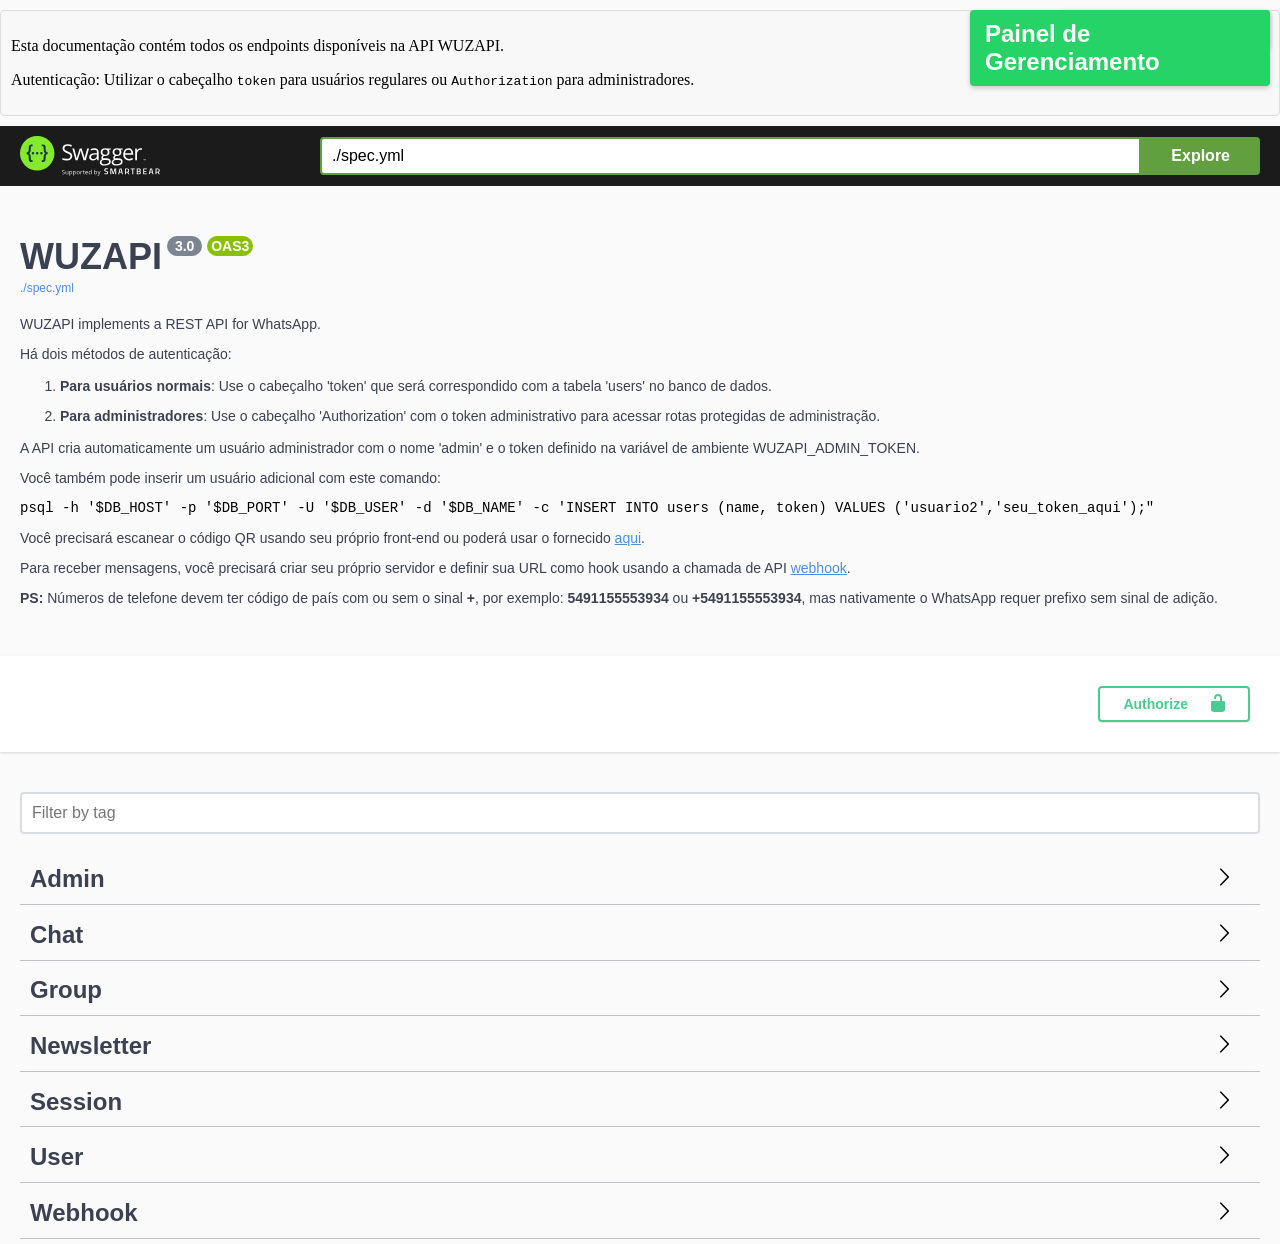
==== commit 6466eb69: "feat: Implementação completa de melhorias no WuzAPI / Complete implementation of WuzAPI improvements" ====
--- a/static/api/index.html
+++ b/static/api/index.html
@@ -34,27 +34,34 @@
         margin: 0;
         background: #fafafa;
       }
+      
+      .dashboard-button {
+        position: fixed;
+        top: 10px;
+        right: 10px;
+        z-index: 9999;
+        display: inline-block;
+        padding: 10px 15px;
+        background-color: #25d366;
+        color: white;
+        font-weight: bold;
+        text-decoration: none;
+        border-radius: 4px;
+        box-shadow: 0 2px 5px rgba(0,0,0,0.2);
+        transition: background-color 0.3s;
+      }
+      .dashboard-button:hover {
+        background-color: #128c7e;
+      }
     </style>
   </head>
 
   <body>
+    <a href="/dashboard" class="dashboard-button">Gerenciador de Instâncias</a>
     <div id="swagger-ui"></div>
 
     <script src="./swagger-ui-bundle.js"></script>
     <script src="./swagger-ui-standalone-preset.js"></script>
-    <script>
-      window.onload = function() {
-        // Begin Swagger UI call region
-        const ui = SwaggerUIBundle({
-          url: "./spec.yml",
-          dom_id: "#swagger-ui",
-          deepLinking: true,
-          presets: [SwaggerUIBundle.presets.apis],
-        });
-        // End Swagger UI call region
-
-        window.ui = ui;
-      };
-    </script>
+    <script src="./swagger-docs.js"></script>
   </body>
 </html>
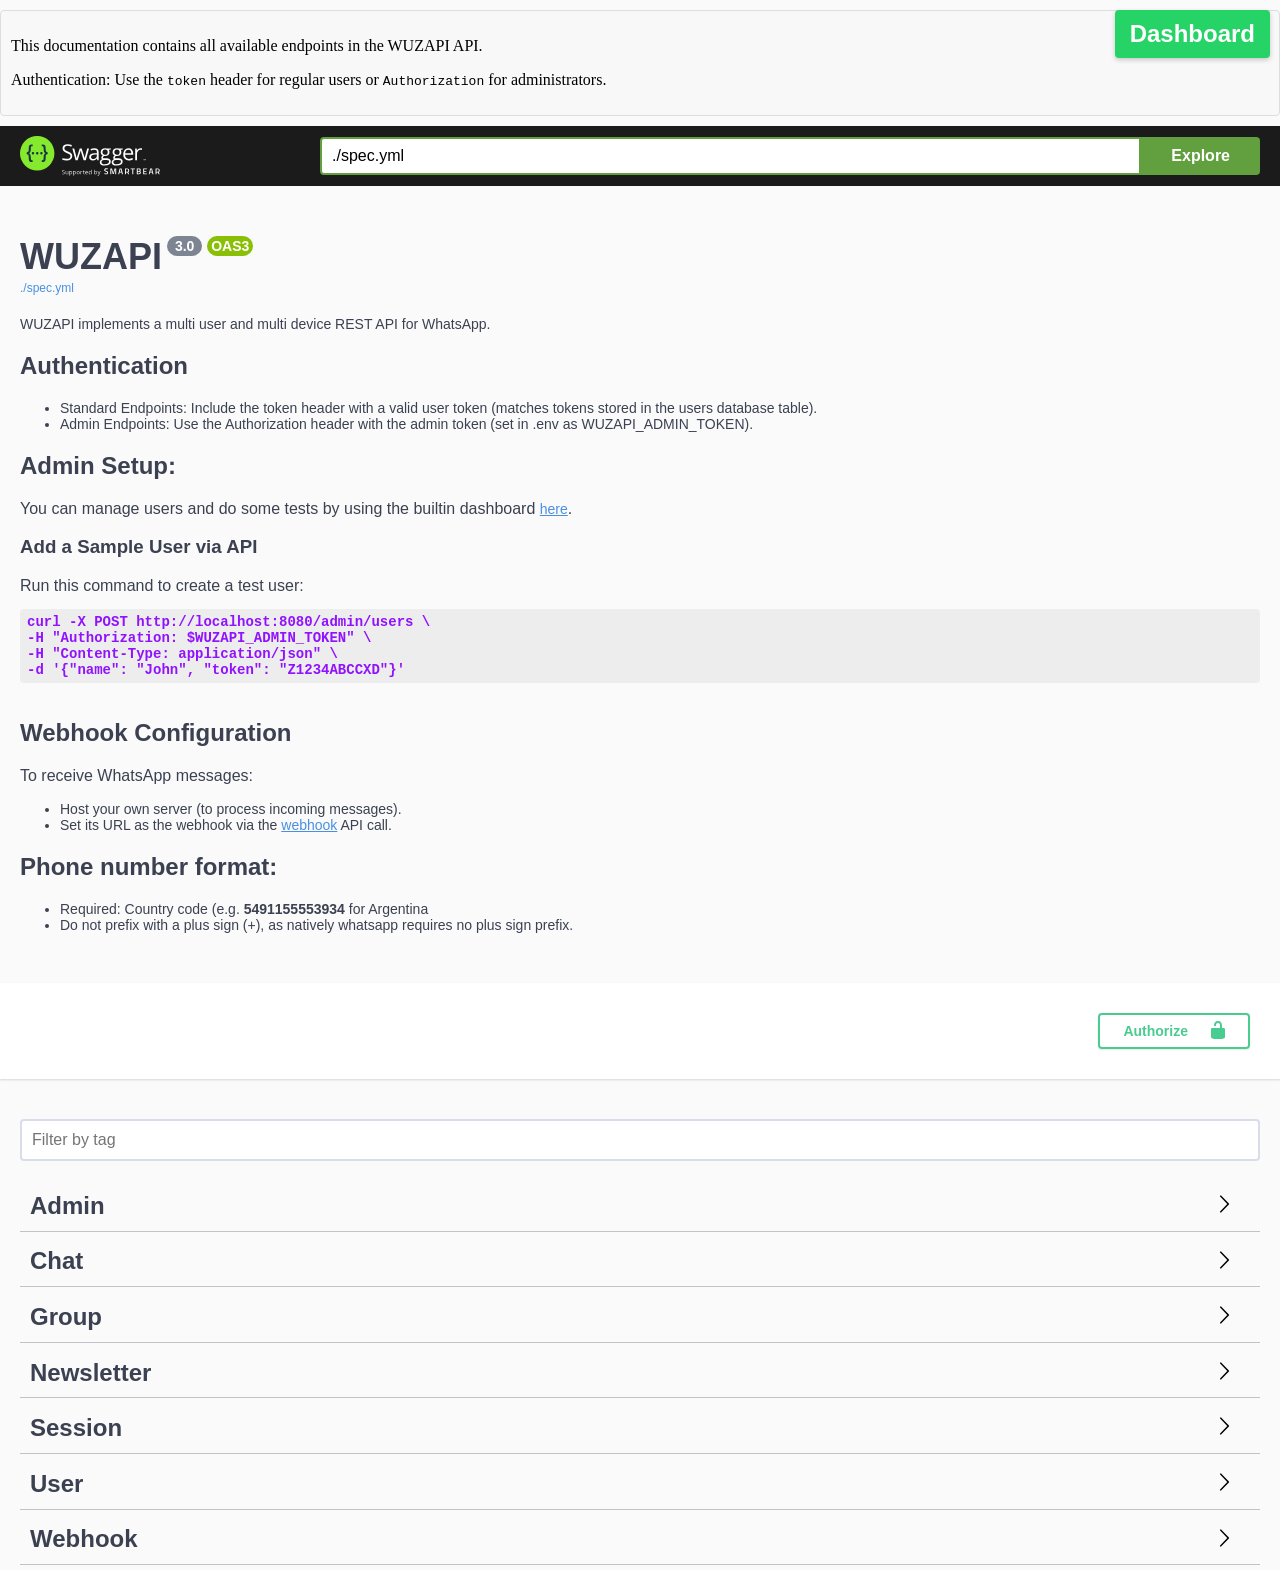
==== commit 41506e02: "Remove duplicate button" ====
--- a/static/api/index.html
+++ b/static/api/index.html
@@ -57,7 +57,6 @@
   </head>
 
   <body>
-    <a href="/dashboard" class="dashboard-button">Gerenciador de Instâncias</a>
     <div id="swagger-ui"></div>
 
     <script src="./swagger-ui-bundle.js"></script>
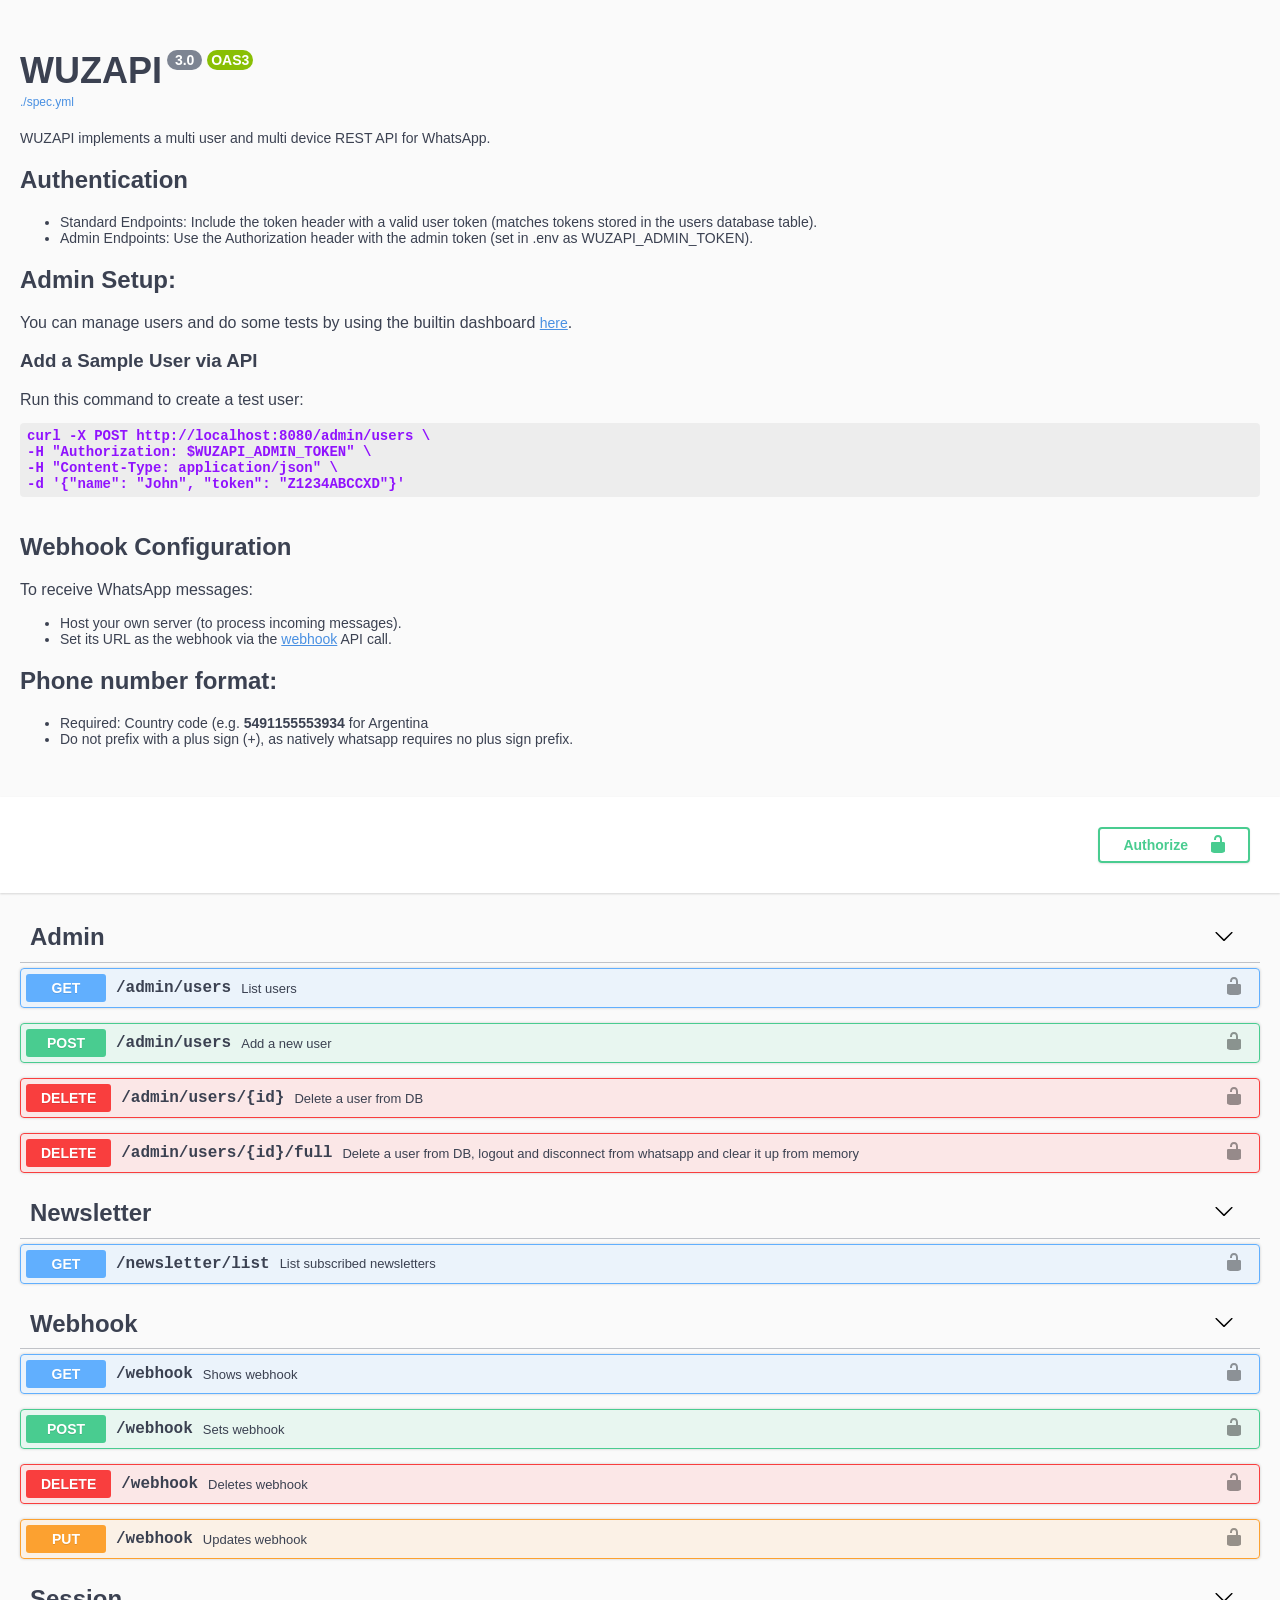
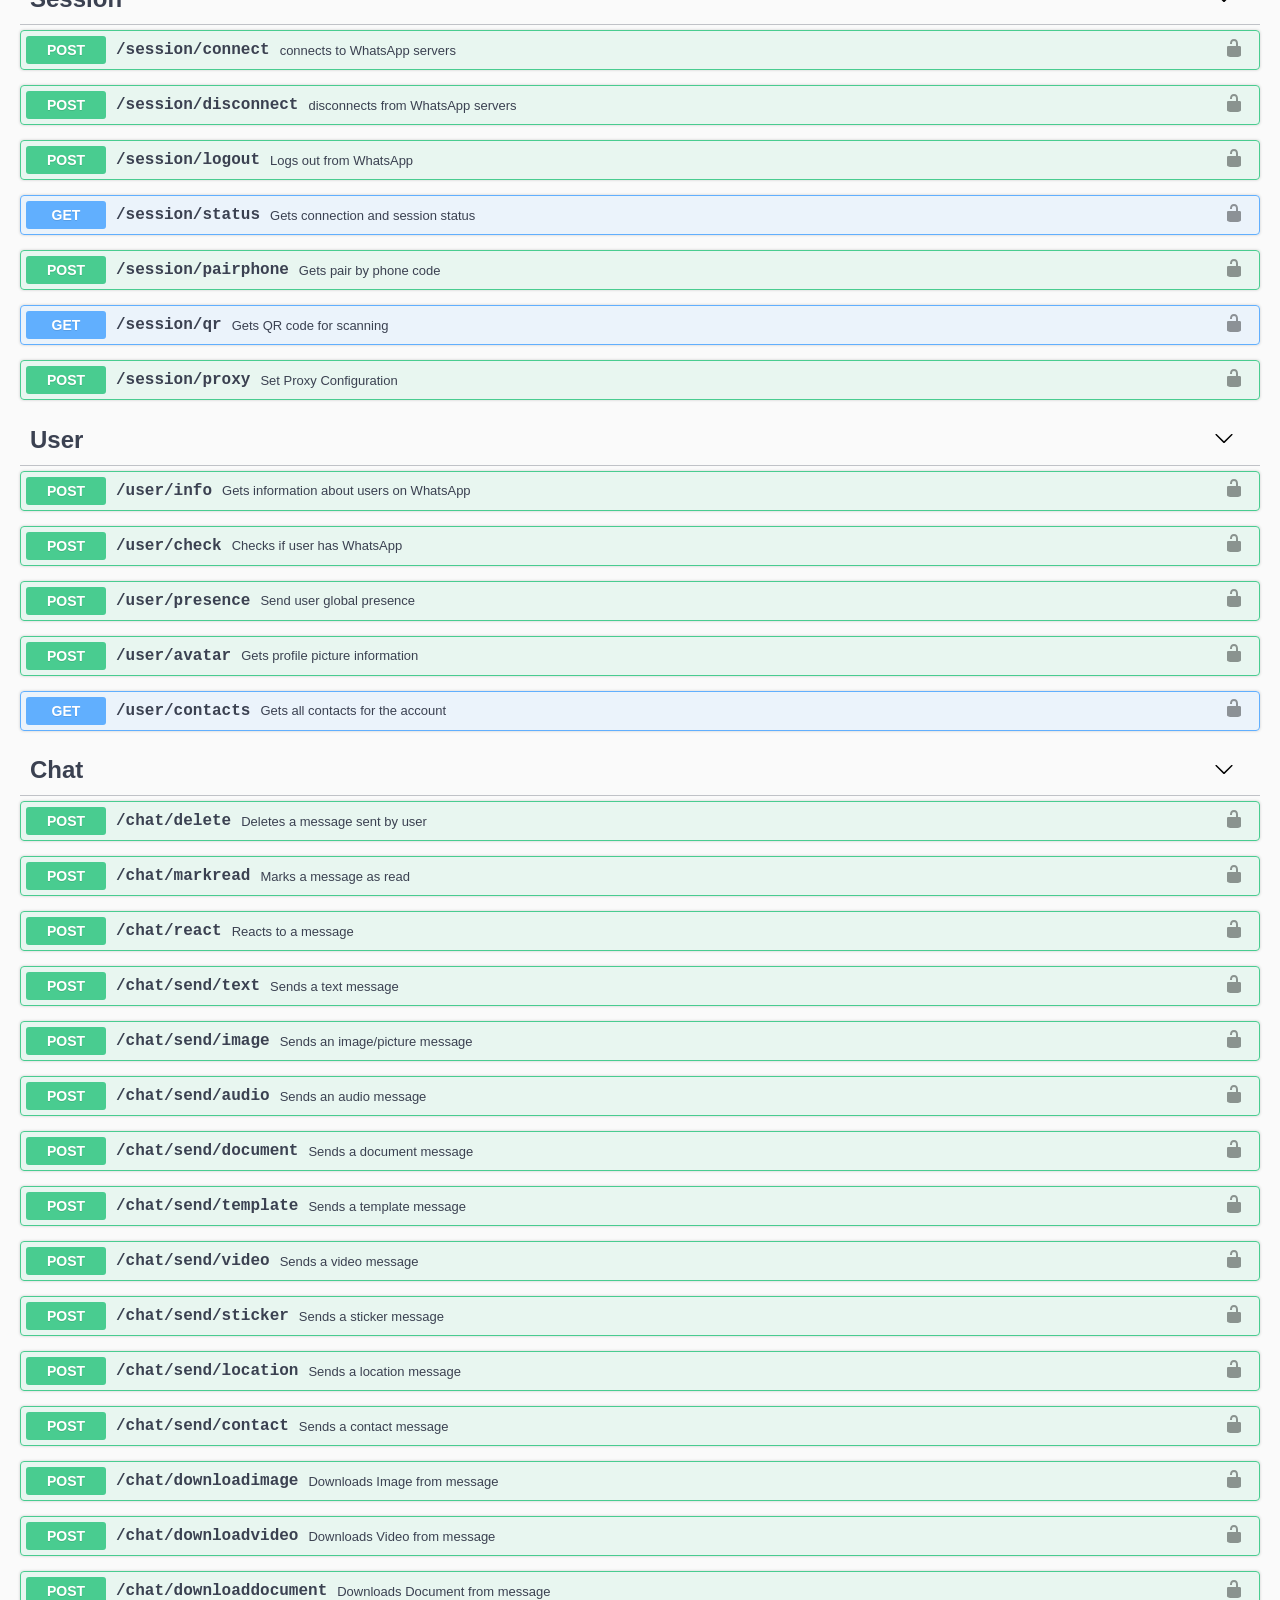
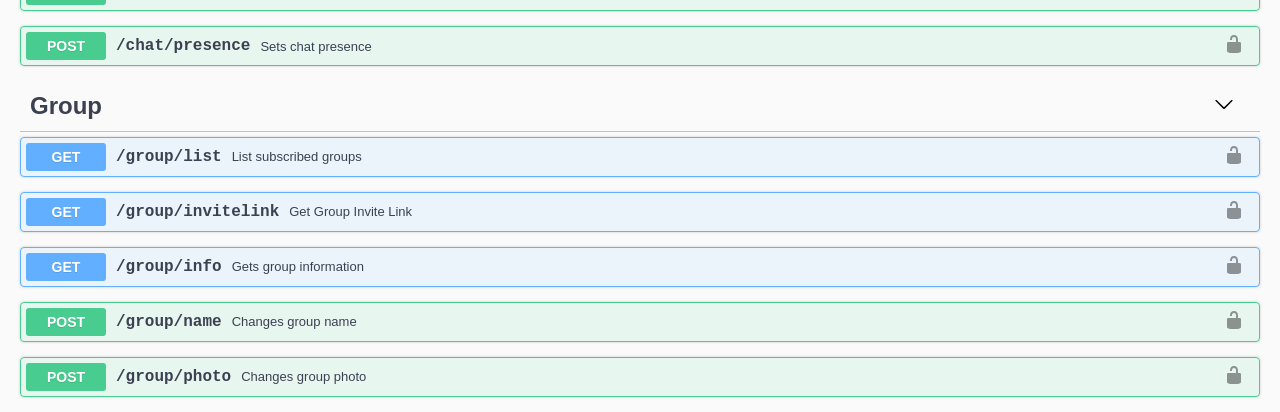
==== commit 174299fa: "Go back to original swaggger index" ====
--- a/static/api/index.html
+++ b/static/api/index.html
@@ -34,25 +34,6 @@
         margin: 0;
         background: #fafafa;
       }
-      
-      .dashboard-button {
-        position: fixed;
-        top: 10px;
-        right: 10px;
-        z-index: 9999;
-        display: inline-block;
-        padding: 10px 15px;
-        background-color: #25d366;
-        color: white;
-        font-weight: bold;
-        text-decoration: none;
-        border-radius: 4px;
-        box-shadow: 0 2px 5px rgba(0,0,0,0.2);
-        transition: background-color 0.3s;
-      }
-      .dashboard-button:hover {
-        background-color: #128c7e;
-      }
     </style>
   </head>
 
@@ -61,6 +42,19 @@
 
     <script src="./swagger-ui-bundle.js"></script>
     <script src="./swagger-ui-standalone-preset.js"></script>
-    <script src="./swagger-docs.js"></script>
+    <script>
+      window.onload = function() {
+        // Begin Swagger UI call region
+        const ui = SwaggerUIBundle({
+          url: "./spec.yml",
+          dom_id: "#swagger-ui",
+          deepLinking: true,
+          presets: [SwaggerUIBundle.presets.apis],
+        });
+        // End Swagger UI call region
+
+        window.ui = ui;
+      };
+    </script>
   </body>
 </html>
